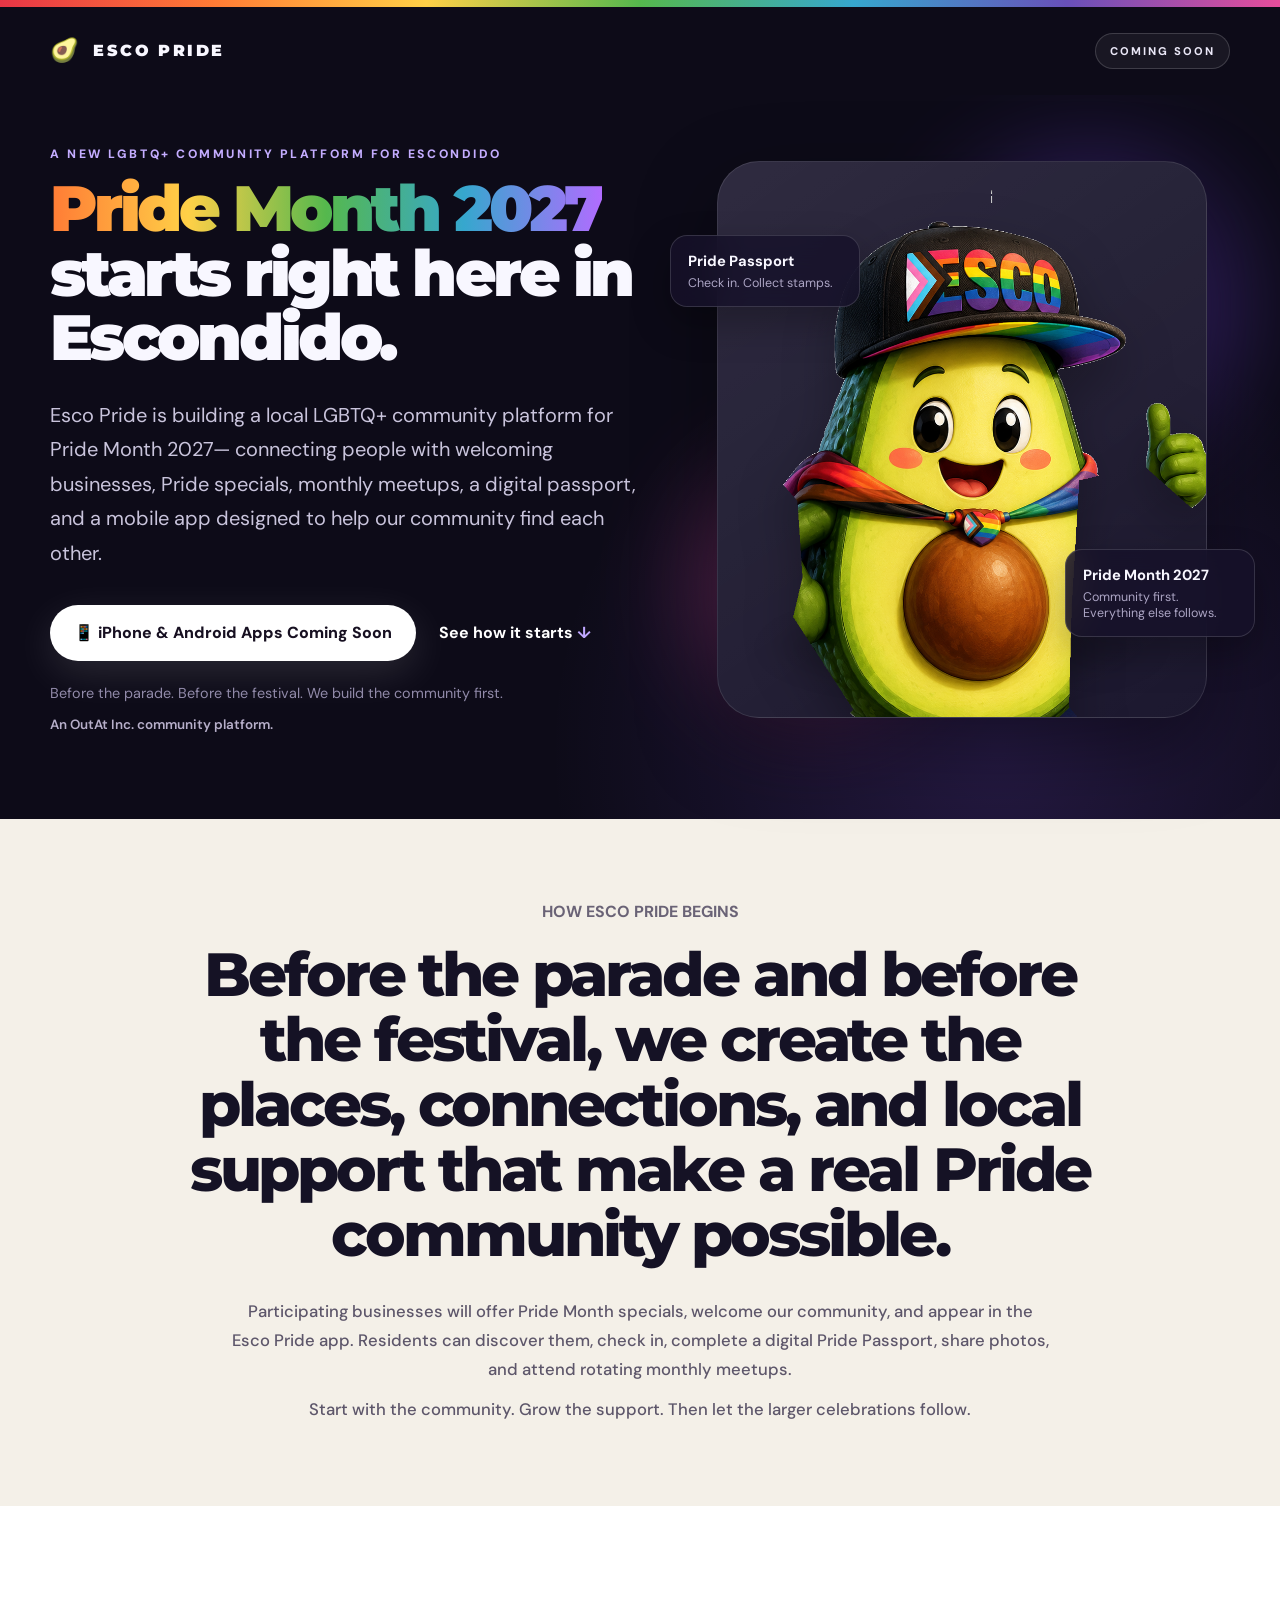
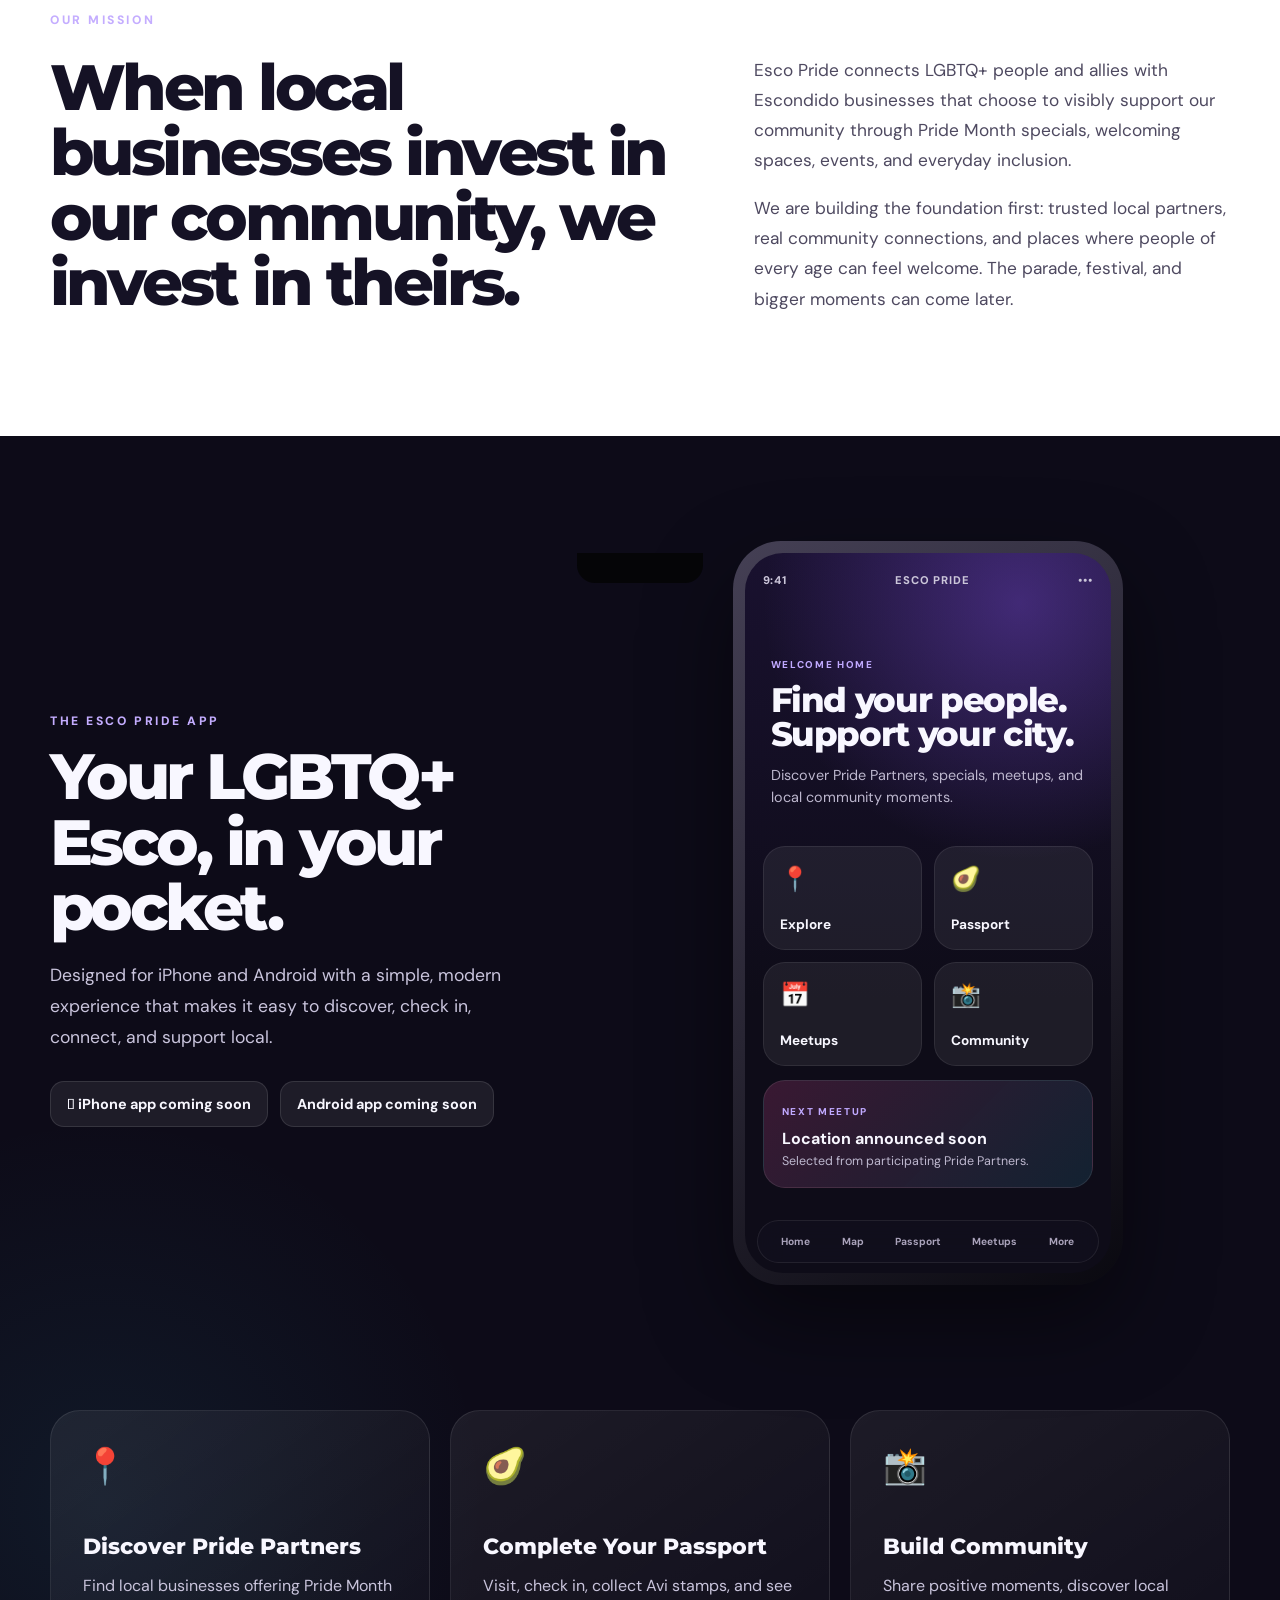
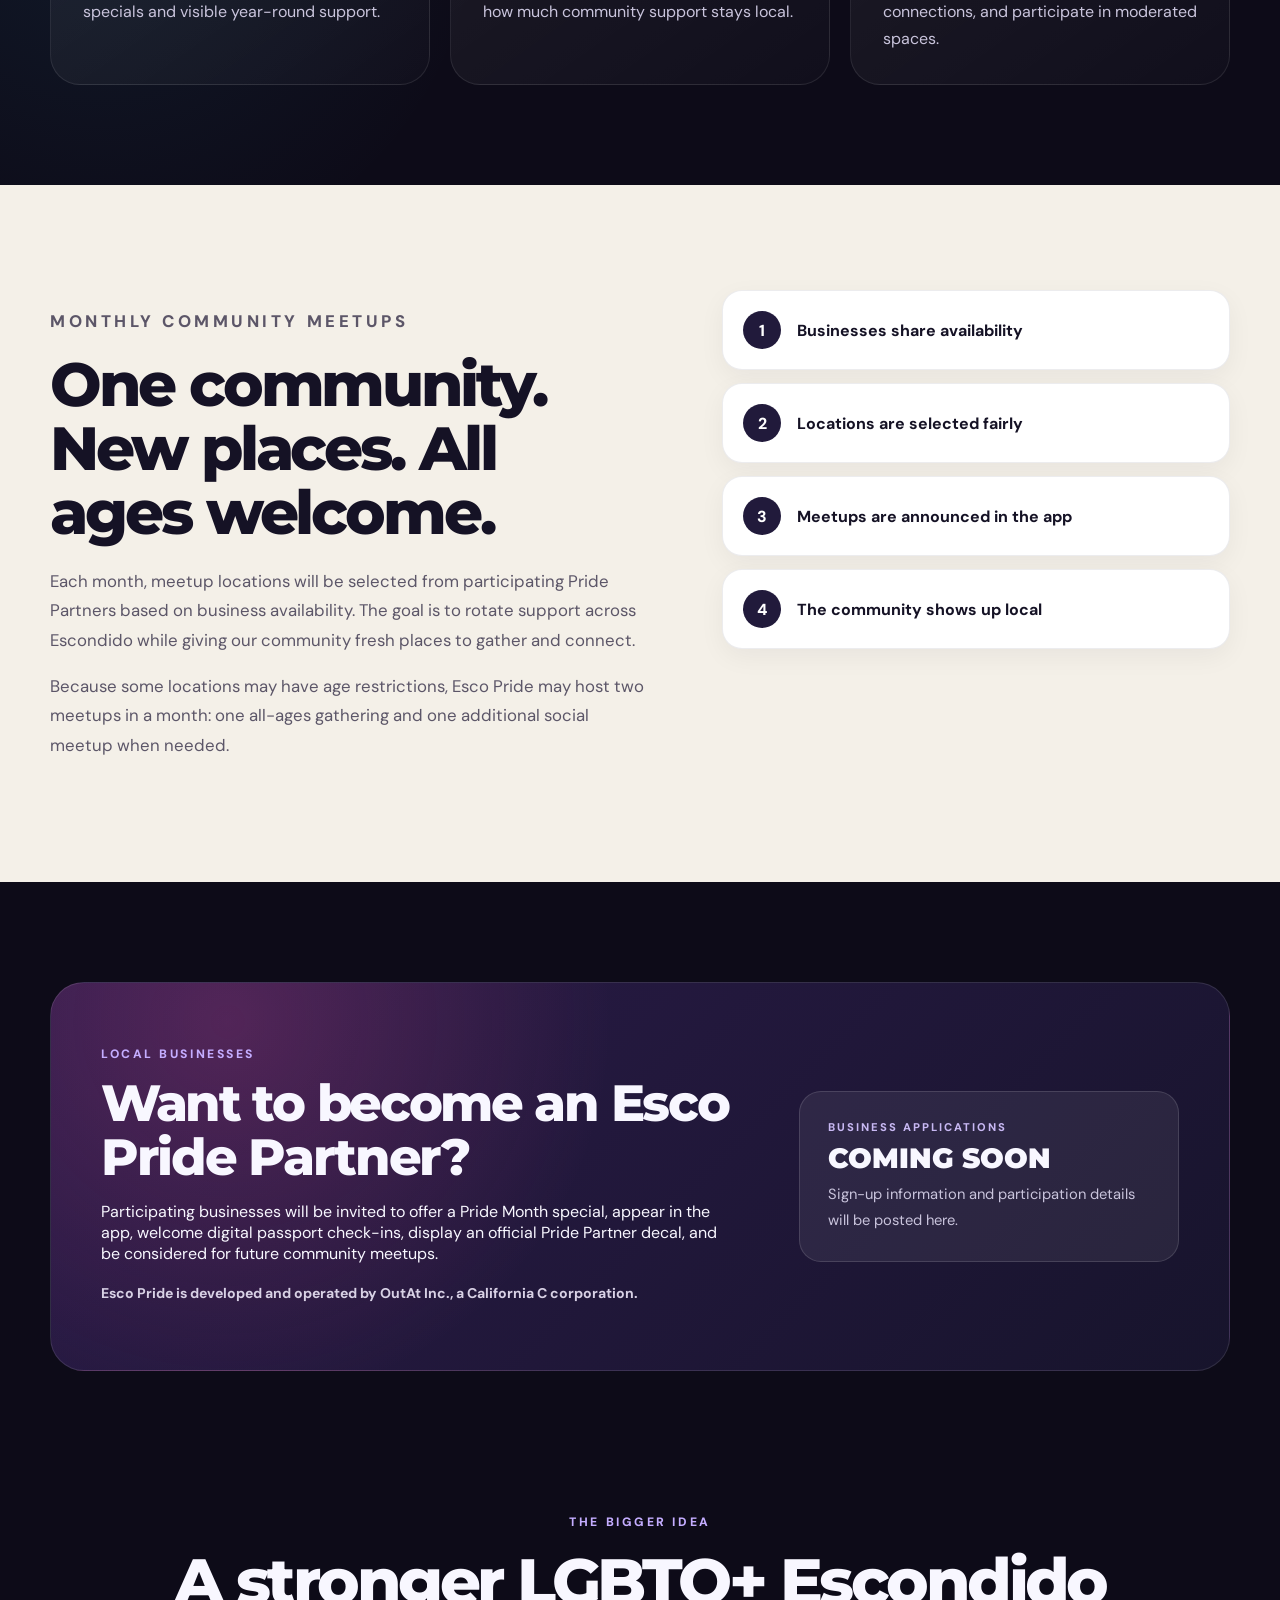
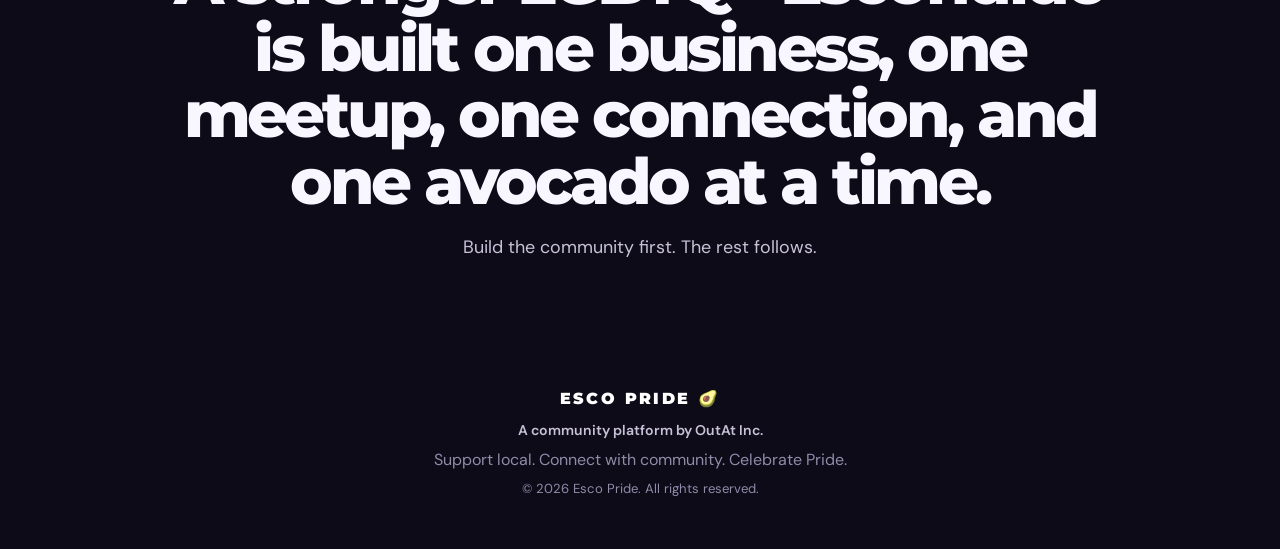
==== index.html @ 7927af71 "Add files via upload" ====
<!doctype html>
<html lang="en">
<head>
  <meta charset="utf-8" />
  <meta name="viewport" content="width=device-width, initial-scale=1, viewport-fit=cover" />
  <meta name="theme-color" content="#0d0b18" />
  <meta name="description" content="Esco Pride is building LGBTQ+ community in Escondido through local Pride Partners, monthly meetups, a digital passport, and a mobile app coming soon." />
  <meta property="og:title" content="Esco Pride — Community First" />
  <meta property="og:description" content="Before the parade. Before the festival. We build the community." />
  <title>Esco Pride — Coming Soon</title>
  <link rel="preconnect" href="https://fonts.googleapis.com">
  <link rel="preconnect" href="https://fonts.gstatic.com" crossorigin>
  <link href="https://fonts.googleapis.com/css2?family=DM+Sans:wght@400;500;600;700&family=Montserrat:wght@700;800;900&display=swap" rel="stylesheet">
  <link rel="stylesheet" href="styles.css" />
</head>
<body>
  <div class="rainbow-line" aria-hidden="true"></div>

  <header class="site-header">
    <a class="brand" href="#top" aria-label="Esco Pride home">
      <span class="brand-mark">🥑</span>
      <span>ESCO PRIDE</span>
    </a>
    <span class="status-pill">COMING SOON</span>
  </header>

  <main id="top">
    <section class="hero">
      <div class="hero-copy">
        <p class="eyebrow">A NEW LGBTQ+ COMMUNITY PLATFORM FOR ESCONDIDO</p>
        <h1><span>Pride Month 2027</span><br>starts right here in Escondido.</h1>
        <p class="lead">
          Esco Pride is building a local LGBTQ+ community platform for Pride Month 2027—
          connecting people with welcoming businesses, Pride specials, monthly meetups,
          a digital passport, and a mobile app designed to help our community find each other.
        </p>

        <div class="actions">
          <a class="primary-button" href="#app">📱 iPhone & Android Apps Coming Soon</a>
          <a class="text-link" href="#mission">See how it starts <span>↓</span></a>
        </div>

        <p class="microcopy">Before the parade. Before the festival. We build the community first.</p>
        <p class="project-credit">An OutAt Inc. community platform.</p>
      </div>

      <div class="hero-art">
        <div class="glow glow-one"></div>
        <div class="glow glow-two"></div>
        <div class="avi-card">
          <img src="assets/avi.png" alt="Avi, the Esco Pride avocado mascot, wearing the black ESCO Progress Pride hat" />
        </div>
        <div class="float-card float-one">
          <strong>Pride Passport</strong>
          <span>Check in. Collect stamps.</span>
        </div>
        <div class="float-card float-two">
          <strong>Pride Month 2027</strong>
          <span>Community first. Everything else follows.</span>
        </div>
      </div>
    </section>

    <section class="statement">
      <p>HOW ESCO PRIDE BEGINS</p>
      <h2>Before the parade and before the festival, we create the places, connections, and local support that make a real Pride community possible.</h2>
      <div class="statement-copy">
        <p>
          Participating businesses will offer Pride Month specials, welcome our community,
          and appear in the Esco Pride app. Residents can discover them, check in, complete
          a digital Pride Passport, share photos, and attend rotating monthly meetups.
        </p>
        <p>
          Start with the community. Grow the support. Then let the larger celebrations follow.
        </p>
      </div>
    </section>

    <section class="mission-section" id="mission">
      <div class="section-label">OUR MISSION</div>
      <div class="mission-grid">
        <h2>When local businesses invest in our community, we invest in theirs.</h2>
        <div class="mission-copy">
          <p>
            Esco Pride connects LGBTQ+ people and allies with Escondido businesses that choose
            to visibly support our community through Pride Month specials, welcoming spaces,
            events, and everyday inclusion.
          </p>
          <p>
            We are building the foundation first: trusted local partners, real community connections,
            and places where people of every age can feel welcome. The parade, festival, and bigger
            moments can come later.
          </p>
        </div>
      </div>
    </section>

    <section class="app-section" id="app">
      <div class="app-copy">
        <p class="eyebrow">THE ESCO PRIDE APP</p>
        <h2>Your LGBTQ+ Esco, in your pocket.</h2>
        <p>
          Designed for iPhone and Android with a simple, modern experience that makes it easy
          to discover, check in, connect, and support local.
        </p>

        <div class="app-badges">
          <span> iPhone app coming soon</span>
          <span>Android app coming soon</span>
        </div>
      </div>

      <div class="phone-shell" aria-label="Preview of the Esco Pride app">
        <div class="phone-notch"></div>
        <div class="phone-screen">
          <div class="phone-top">
            <span>9:41</span>
            <span>ESCO PRIDE</span>
            <span>•••</span>
          </div>
          <div class="phone-hero">
            <span class="tiny-label">WELCOME HOME</span>
            <h3>Find your people.<br>Support your city.</h3>
            <p>Discover Pride Partners, specials, meetups, and local community moments.</p>
          </div>
          <div class="phone-grid">
            <div><span>📍</span><strong>Explore</strong></div>
            <div><span>🥑</span><strong>Passport</strong></div>
            <div><span>📅</span><strong>Meetups</strong></div>
            <div><span>📸</span><strong>Community</strong></div>
          </div>
          <div class="phone-card">
            <span class="tiny-label">NEXT MEETUP</span>
            <strong>Location announced soon</strong>
            <p>Selected from participating Pride Partners.</p>
          </div>
          <div class="phone-nav">
            <span>Home</span><span>Map</span><span>Passport</span><span>Meetups</span><span>More</span>
          </div>
        </div>
      </div>
    </section>

    <section class="features">
      <article>
        <span class="icon">📍</span>
        <h3>Discover Pride Partners</h3>
        <p>Find local businesses offering Pride Month specials and visible year-round support.</p>
      </article>
      <article>
        <span class="icon">🥑</span>
        <h3>Complete Your Passport</h3>
        <p>Visit, check in, collect Avi stamps, and see how much community support stays local.</p>
      </article>
      <article>
        <span class="icon">📸</span>
        <h3>Build Community</h3>
        <p>Share positive moments, discover local connections, and participate in moderated spaces.</p>
      </article>
    </section>

    <section class="meetups">
      <div class="meetup-copy">
        <p class="eyebrow">MONTHLY COMMUNITY MEETUPS</p>
        <h2>One community. New places. All ages welcome.</h2>
        <p>
          Each month, meetup locations will be selected from participating Pride Partners based on
          business availability. The goal is to rotate support across Escondido while giving our
          community fresh places to gather and connect.
        </p>
        <p>
          Because some locations may have age restrictions, Esco Pride may host two meetups in a month:
          one all-ages gathering and one additional social meetup when needed.
        </p>
      </div>

      <div class="meetup-flow">
        <div><span>1</span><strong>Businesses share availability</strong></div>
        <div><span>2</span><strong>Locations are selected fairly</strong></div>
        <div><span>3</span><strong>Meetups are announced in the app</strong></div>
        <div><span>4</span><strong>The community shows up local</strong></div>
      </div>
    </section>

    <section class="business-callout" id="businesses">
      <div>
        <p class="eyebrow">LOCAL BUSINESSES</p>
        <h2>Want to become an Esco Pride Partner?</h2>
        <p>
          Participating businesses will be invited to offer a Pride Month special, appear in the app,
          welcome digital passport check-ins, display an official Pride Partner decal, and be considered
          for future community meetups.
        </p>
        <p class="ownership-note">Esco Pride is developed and operated by OutAt Inc., a California C corporation.</p>
      </div>
      <div class="coming-box">
        <span>BUSINESS APPLICATIONS</span>
        <strong>COMING SOON</strong>
        <p>Sign-up information and participation details will be posted here.</p>
      </div>
    </section>

    <section class="closing">
      <p class="eyebrow">THE BIGGER IDEA</p>
      <h2>A stronger LGBTQ+ Escondido is built one business, one meetup, one connection, and one avocado at a time.</h2>
      <p>Build the community first. The rest follows.</p>
    </section>
  </main>

  <footer>
    <div class="footer-brand">ESCO PRIDE <span>🥑</span></div>
    <p class="footer-credit">A community platform by OutAt Inc.</p>
    <p>Support local. Connect with community. Celebrate Pride.</p>
    <p class="copyright">© <span id="year"></span> Esco Pride. All rights reserved.</p>
  
<!-- Official Avi Design
- Hands and arms always attached to body
- Black ESCO Progress Pride hat
- Blush cheeks
- No cape
- Hand-heart pose planned for final illustrated mascot
-->
</footer>

  <script>
    document.getElementById('year').textContent = new Date().getFullYear();
  </script>
</body>
</html>
---- styles.css ----
:root {
  --ink: #f8f7ff;
  --muted: #c9c4dc;
  --bg: #0d0b18;
  --panel: #17132a;
  --panel-2: #211a3b;
  --purple: #8e59ff;
  --pink: #e64d9b;
  --orange: #ff7b35;
  --yellow: #ffd047;
  --green: #55b84d;
  --blue: #36a7ce;
  --radius: 30px;
}

* { box-sizing: border-box; }
html { scroll-behavior: smooth; }
body {
  margin: 0;
  min-height: 100vh;
  color: var(--ink);
  background:
    radial-gradient(circle at 78% 14%, rgba(142,89,255,.18), transparent 28rem),
    radial-gradient(circle at 8% 58%, rgba(54,167,206,.09), transparent 24rem),
    var(--bg);
  font-family: "DM Sans", system-ui, -apple-system, BlinkMacSystemFont, "SF Pro Display", sans-serif;
  -webkit-font-smoothing: antialiased;
}
a { color: inherit; }
.rainbow-line {
  height: 7px;
  background: linear-gradient(90deg,#e73546,#ff7b35,#ffd047,#55b84d,#36a7ce,#6850b9,#e64d9b);
}
.site-header {
  width: min(1180px, calc(100% - 40px));
  margin: 0 auto;
  padding: 26px 0;
  display: flex;
  align-items: center;
  justify-content: space-between;
}
.brand {
  display: flex;
  align-items: center;
  gap: 12px;
  text-decoration: none;
  font: 900 1rem/1 "Montserrat", sans-serif;
  letter-spacing: .15em;
}
.brand-mark { font-size: 1.45rem; }
.status-pill {
  padding: 10px 14px;
  border: 1px solid rgba(255,255,255,.16);
  border-radius: 999px;
  color: #ebe8f8;
  font-size: .7rem;
  font-weight: 800;
  letter-spacing: .18em;
  background: rgba(255,255,255,.05);
}
main { overflow: hidden; }
.hero {
  width: min(1180px, calc(100% - 40px));
  min-height: 590px;
  margin: 0 auto;
  padding: 38px 0 72px;
  display: grid;
  grid-template-columns: 1.05fr .95fr;
  gap: 52px;
  align-items: center;
}
.eyebrow, .section-label {
  color: #c4adff;
  font-size: .76rem;
  font-weight: 800;
  line-height: 1.55;
  letter-spacing: .21em;
}
h1,h2,h3 { margin-top: 0; }
h1 {
  margin-bottom: 28px;
  max-width: 800px;
  font: 900 clamp(2.7rem,5vw,4.65rem)/1.01 "Montserrat", sans-serif;
  letter-spacing: -.055em;
}
h1 span {
  color: transparent;
  background: linear-gradient(90deg,#ff7b35,#ffd047,#55b84d,#36a7ce,#b16cff);
  -webkit-background-clip: text;
  background-clip: text;
}
.lead {
  max-width: 670px;
  margin: 0;
  color: var(--muted);
  font-size: clamp(1.05rem,2vw,1.25rem);
  line-height: 1.72;
}
.actions {
  margin-top: 35px;
  display: flex;
  align-items: center;
  gap: 23px;
  flex-wrap: wrap;
}
.primary-button {
  display: inline-flex;
  min-height: 56px;
  align-items: center;
  justify-content: center;
  padding: 0 24px;
  border-radius: 999px;
  color: #171021;
  background: #fff;
  text-decoration: none;
  font-weight: 800;
  box-shadow: 0 12px 40px rgba(255,255,255,.12);
}
.text-link { color: #fff; text-decoration: none; font-weight: 700; }
.text-link span { color: #bfa7ff; }
.microcopy { margin-top: 23px; color: #918aa9; font-size: .9rem; }
.hero-art { position: relative; min-height: 570px; display: grid; place-items: center; }
.avi-card {
  position: relative;
  z-index: 2;
  width: min(100%,490px);
  aspect-ratio: .88;
  display: grid;
  place-items: end center;
  border-radius: 42px;
  overflow: hidden;
  background: linear-gradient(145deg,rgba(255,255,255,.10),rgba(255,255,255,.025)),var(--panel);
  border: 1px solid rgba(255,255,255,.11);
  box-shadow: 0 28px 80px rgba(0,0,0,.36);
}
.avi-card::after {
  content:"";
  position:absolute;
  inset:auto 7% 4% 7%;
  height:17%;
  border-radius:50%;
  background:radial-gradient(ellipse,rgba(0,0,0,.42),transparent 68%);
  filter:blur(10px);
}
.avi-card img {
  position:relative;
  z-index:1;
  width:106%;
  max-height:96%;
  object-fit:contain;
  object-position:center bottom;
  filter:drop-shadow(0 22px 25px rgba(0,0,0,.28));
}
.glow { position:absolute; border-radius:50%; filter:blur(55px); opacity:.42; }
.glow-one { width:280px;height:280px;background:#7a48f1;top:10px;right:0; }
.glow-two { width:220px;height:220px;background:#df4a9b;bottom:30px;left:10px; }
.float-card {
  position:absolute;
  z-index:3;
  width:190px;
  padding:15px 17px;
  border:1px solid rgba(255,255,255,.14);
  border-radius:17px;
  background:rgba(23,18,42,.82);
  backdrop-filter:blur(16px);
  box-shadow:0 16px 38px rgba(0,0,0,.28);
}
.float-card strong,.float-card span { display:block; }
.float-card strong { font-size:.92rem; }
.float-card span { margin-top:4px;color:#aca5c4;font-size:.78rem; }
.float-one { top:80px;left:-24px; }
.float-two { right:-25px;bottom:88px; }

.statement {
  padding: 82px max(20px,calc((100% - 1000px)/2));
  text-align: center;
  background: #f4f0e8;
  color: #151225;
}
.statement p {
  margin: 0 0 20px;
  color: #6a6376;
  font-weight: 700;
}
.statement h2 {
  margin: 0 auto;
  max-width: 940px;
  font: 800 clamp(2.1rem,4.8vw,4.2rem)/1.06 "Montserrat", sans-serif;
  letter-spacing: -.05em;
}

.statement-copy {
  max-width: 820px;
  margin: 30px auto 0;
  display: grid;
  gap: 12px;
  color: #5d566a;
  font-size: 1.04rem;
  line-height: 1.72;
}
.statement-copy p {
  margin: 0;
  color: inherit;
  font-weight: 500;
}
.mission-section {
  padding: 105px max(20px,calc((100% - 1180px)/2));
  background: #fff;
  color: #151225;
}
.mission-grid {
  margin-top: 25px;
  display:grid;
  grid-template-columns:1fr .75fr;
  gap:70px;
  align-items:start;
}
.mission-grid h2 {
  margin-bottom:0;
  max-width:720px;
  font:800 clamp(2.3rem,5vw,4.4rem)/1.02 "Montserrat",sans-serif;
  letter-spacing:-.055em;
}
.mission-copy { color:#4e4960;font-size:1.08rem;line-height:1.75; }
.mission-copy p:first-child { margin-top:0; }

.app-section {
  width:min(1180px,calc(100% - 40px));
  margin:0 auto;
  padding:105px 0;
  display:grid;
  grid-template-columns:.9fr 1.1fr;
  gap:80px;
  align-items:center;
}
.app-copy h2 {
  margin:14px 0 20px;
  font:800 clamp(2.4rem,5vw,4.8rem)/1.02 "Montserrat",sans-serif;
  letter-spacing:-.055em;
}
.app-copy > p:last-of-type { color:var(--muted);font-size:1.1rem;line-height:1.75; }
.app-badges { display:flex;gap:12px;flex-wrap:wrap;margin-top:28px; }
.app-badges span {
  padding:13px 16px;
  border-radius:14px;
  background:rgba(255,255,255,.07);
  border:1px solid rgba(255,255,255,.11);
  font-weight:700;
  font-size:.9rem;
}
.phone-shell {
  width:min(100%,390px);
  margin-inline:auto;
  padding:12px;
  border-radius:48px;
  background:linear-gradient(145deg,#454055,#0a0910);
  box-shadow:0 35px 90px rgba(0,0,0,.46);
}
.phone-screen {
  position:relative;
  min-height:720px;
  overflow:hidden;
  border-radius:38px;
  padding:20px 18px 72px;
  background:
    radial-gradient(circle at 75% 7%,rgba(143,89,255,.35),transparent 16rem),
    linear-gradient(180deg,#19112f,#0e0c18 62%);
}
.phone-notch {
  position:absolute;
  z-index:5;
  left:50%;
  transform:translateX(-50%);
  width:126px;
  height:30px;
  border-radius:0 0 18px 18px;
  background:#050507;
}
.phone-top {
  display:flex;
  justify-content:space-between;
  color:#cbc6d9;
  font-size:.7rem;
  font-weight:800;
  letter-spacing:.08em;
}
.phone-hero { padding:65px 8px 22px; }
.tiny-label { color:#c0a9ff;font-size:.62rem;font-weight:800;letter-spacing:.17em; }
.phone-hero h3 { margin:10px 0 12px;font:800 2.1rem/1.02 "Montserrat",sans-serif;letter-spacing:-.04em; }
.phone-hero p { margin:0;color:#bdb7ce;line-height:1.55;font-size:.9rem; }
.phone-grid { display:grid;grid-template-columns:1fr 1fr;gap:12px;margin-top:16px; }
.phone-grid div {
  min-height:104px;
  padding:16px;
  border-radius:22px;
  background:rgba(255,255,255,.065);
  border:1px solid rgba(255,255,255,.08);
  display:flex;
  flex-direction:column;
  justify-content:space-between;
}
.phone-grid span { font-size:1.5rem; }
.phone-grid strong { font-size:.85rem; }
.phone-card {
  margin-top:14px;
  padding:18px;
  border-radius:22px;
  background:linear-gradient(135deg,rgba(230,77,155,.2),rgba(54,167,206,.14));
  border:1px solid rgba(255,255,255,.09);
}
.phone-card strong { display:block;margin:8px 0 4px; }
.phone-card p { margin:0;color:#bdb7ce;font-size:.78rem; }
.phone-nav {
  position:absolute;
  left:12px;right:12px;bottom:10px;
  display:flex;
  justify-content:space-around;
  padding:14px 8px;
  border-radius:24px;
  background:rgba(18,15,29,.88);
  border:1px solid rgba(255,255,255,.08);
  backdrop-filter:blur(14px);
  color:#aaa3bb;
  font-size:.64rem;
  font-weight:700;
}
.features {
  width:min(1180px,calc(100% - 40px));
  margin:0 auto;
  padding:20px 0 100px;
  display:grid;
  grid-template-columns:repeat(3,1fr);
  gap:20px;
}
.features article {
  min-height:270px;
  padding:32px;
  border:1px solid rgba(255,255,255,.09);
  border-radius:var(--radius);
  background:linear-gradient(145deg,rgba(255,255,255,.065),rgba(255,255,255,.02));
}
.icon { font-size:2.2rem; }
.features h3 { margin:45px 0 13px;font:800 1.35rem/1.2 "Montserrat",sans-serif; }
.features p { margin:0;color:var(--muted);line-height:1.65; }

.meetups {
  padding:105px max(20px,calc((100% - 1180px)/2));
  display:grid;
  grid-template-columns:1fr .85fr;
  gap:75px;
  background:#f4f0e8;
  color:#151225;
}
.meetup-copy h2 {
  margin:14px 0 22px;
  font:800 clamp(2.2rem,4.8vw,4.2rem)/1.04 "Montserrat",sans-serif;
  letter-spacing:-.05em;
}
.meetup-copy p { color:#5c5668;line-height:1.75;font-size:1.05rem; }
.meetup-flow { display:grid;gap:13px;align-content:start; }
.meetup-flow div {
  display:flex;
  align-items:center;
  gap:16px;
  padding:20px;
  border-radius:20px;
  background:#fff;
  border:1px solid rgba(20,18,37,.08);
  box-shadow:0 8px 26px rgba(25,20,40,.05);
}
.meetup-flow span {
  flex:0 0 38px;
  height:38px;
  display:grid;
  place-items:center;
  border-radius:50%;
  color:#fff;
  background:#211a3b;
  font-weight:800;
}
.business-callout {
  width:min(1180px,calc(100% - 40px));
  margin:100px auto;
  padding:50px;
  display:grid;
  grid-template-columns:1fr 380px;
  gap:60px;
  align-items:center;
  border-radius:34px;
  background:radial-gradient(circle at 15% 10%,rgba(230,77,155,.22),transparent 24rem),linear-gradient(135deg,#2b1b49,#17142c);
  border:1px solid rgba(255,255,255,.11);
}
.business-callout h2 {
  margin:12px 0 18px;
  max-width:650px;
  font:800 clamp(2rem,4vw,3.45rem)/1.05 "Montserrat",sans-serif;
  letter-spacing:-.045em;
}
.business-callout > div > p:last-child { color:var(--muted);line-height:1.7; }
.coming-box {
  padding:28px;
  border-radius:22px;
  background:rgba(255,255,255,.07);
  border:1px solid rgba(255,255,255,.13);
}
.coming-box span,.coming-box strong { display:block; }
.coming-box span { color:#c8b8f3;font-size:.7rem;font-weight:800;letter-spacing:.18em; }
.coming-box strong { margin:10px 0;font:900 1.75rem/1 "Montserrat",sans-serif; }
.coming-box p { margin:0;color:#bcb5d0;font-size:.92rem;line-height:1.5; }

.closing {
  width:min(960px,calc(100% - 40px));
  margin:0 auto;
  padding:30px 0 115px;
  text-align:center;
}
.closing h2 {
  margin:16px auto 20px;
  font:800 clamp(2.25rem,5vw,4.5rem)/1.04 "Montserrat",sans-serif;
  letter-spacing:-.055em;
}
.closing > p:last-child { color:#c8c1d8;font-size:1.12rem; }

footer {
  width:min(1180px,calc(100% - 40px));
  margin:0 auto;
  padding:0 0 42px;
  text-align:center;
  color:#918aa9;
}
.footer-brand { color:#fff;font:900 1rem/1 "Montserrat",sans-serif;letter-spacing:.15em; }
footer p { margin:10px 0; }
.copyright { font-size:.82rem; }

@media (max-width:900px) {
  .hero,.app-section,.mission-grid,.meetups,.business-callout { grid-template-columns:1fr; }
  .hero { padding-top:35px; }
  .hero-copy { text-align:center; }
  .lead { margin-inline:auto; }
  .actions { justify-content:center; }
  .hero-art { min-height:530px; }
  .mission-grid,.app-section,.meetups,.business-callout { gap:38px; }
  .features { grid-template-columns:1fr; }
  .features article { min-height:auto; }
  .features h3 { margin-top:24px; }
  .phone-shell { order:2; }
}
@media (max-width:600px) {
  .site-header { width:min(100% - 28px,1180px);padding:20px 0; }
  .brand { font-size:.88rem;letter-spacing:.12em; }
  .status-pill { font-size:.58rem;letter-spacing:.14em; }
  .hero { width:min(100% - 28px,1180px);min-height:auto;padding:45px 0 70px; }
  h1 { font-size:clamp(2.45rem,11.5vw,3.55rem); }
  .hero-art { min-height:445px; }
  .avi-card { border-radius:30px; }
  .float-card { width:164px;padding:12px 14px; }
  .float-one { top:35px;left:-7px; }
  .float-two { right:-7px;bottom:42px; }
  .statement,.mission-section,.meetups { padding-block:72px; }
  .mission-grid { gap:28px; }
  .app-section { width:min(100% - 28px,1180px);padding-block:72px; }
  .phone-screen { min-height:680px; }
  .features { width:min(100% - 28px,1180px);padding-bottom:70px; }
  .business-callout { width:min(100% - 28px,1180px);margin:70px auto;padding:31px 24px; }
  .closing { width:min(100% - 28px,960px);padding-bottom:80px; }
}


.project-credit {
  margin-top: 10px;
  color: #b7afca;
  font-size: .84rem;
  font-weight: 600;
}

.ownership-note {
  margin-top: 18px;
  color: #d8d1e5 !important;
  font-size: .88rem;
  font-weight: 700;
}

.footer-credit {
  margin-top: 14px;
  color: #c8c1d8;
  font-size: .88rem;
  font-weight: 600;
}
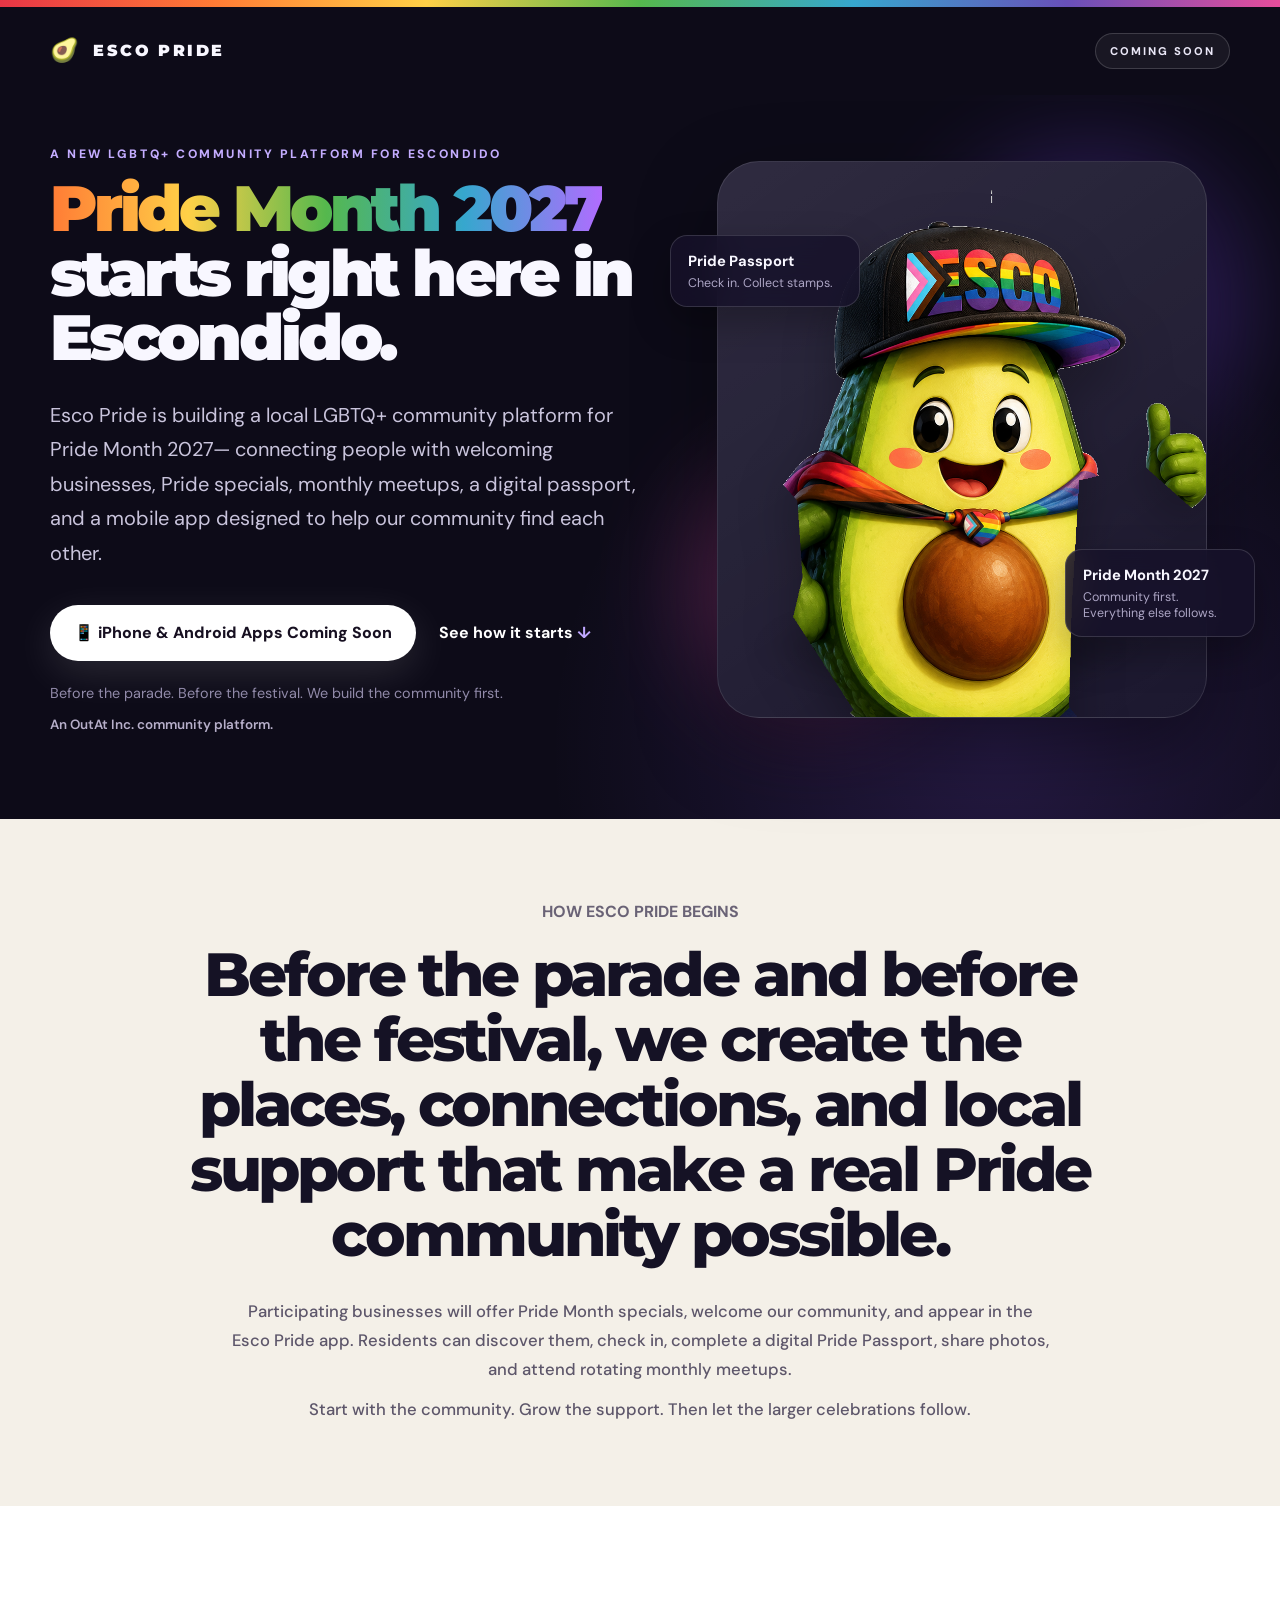
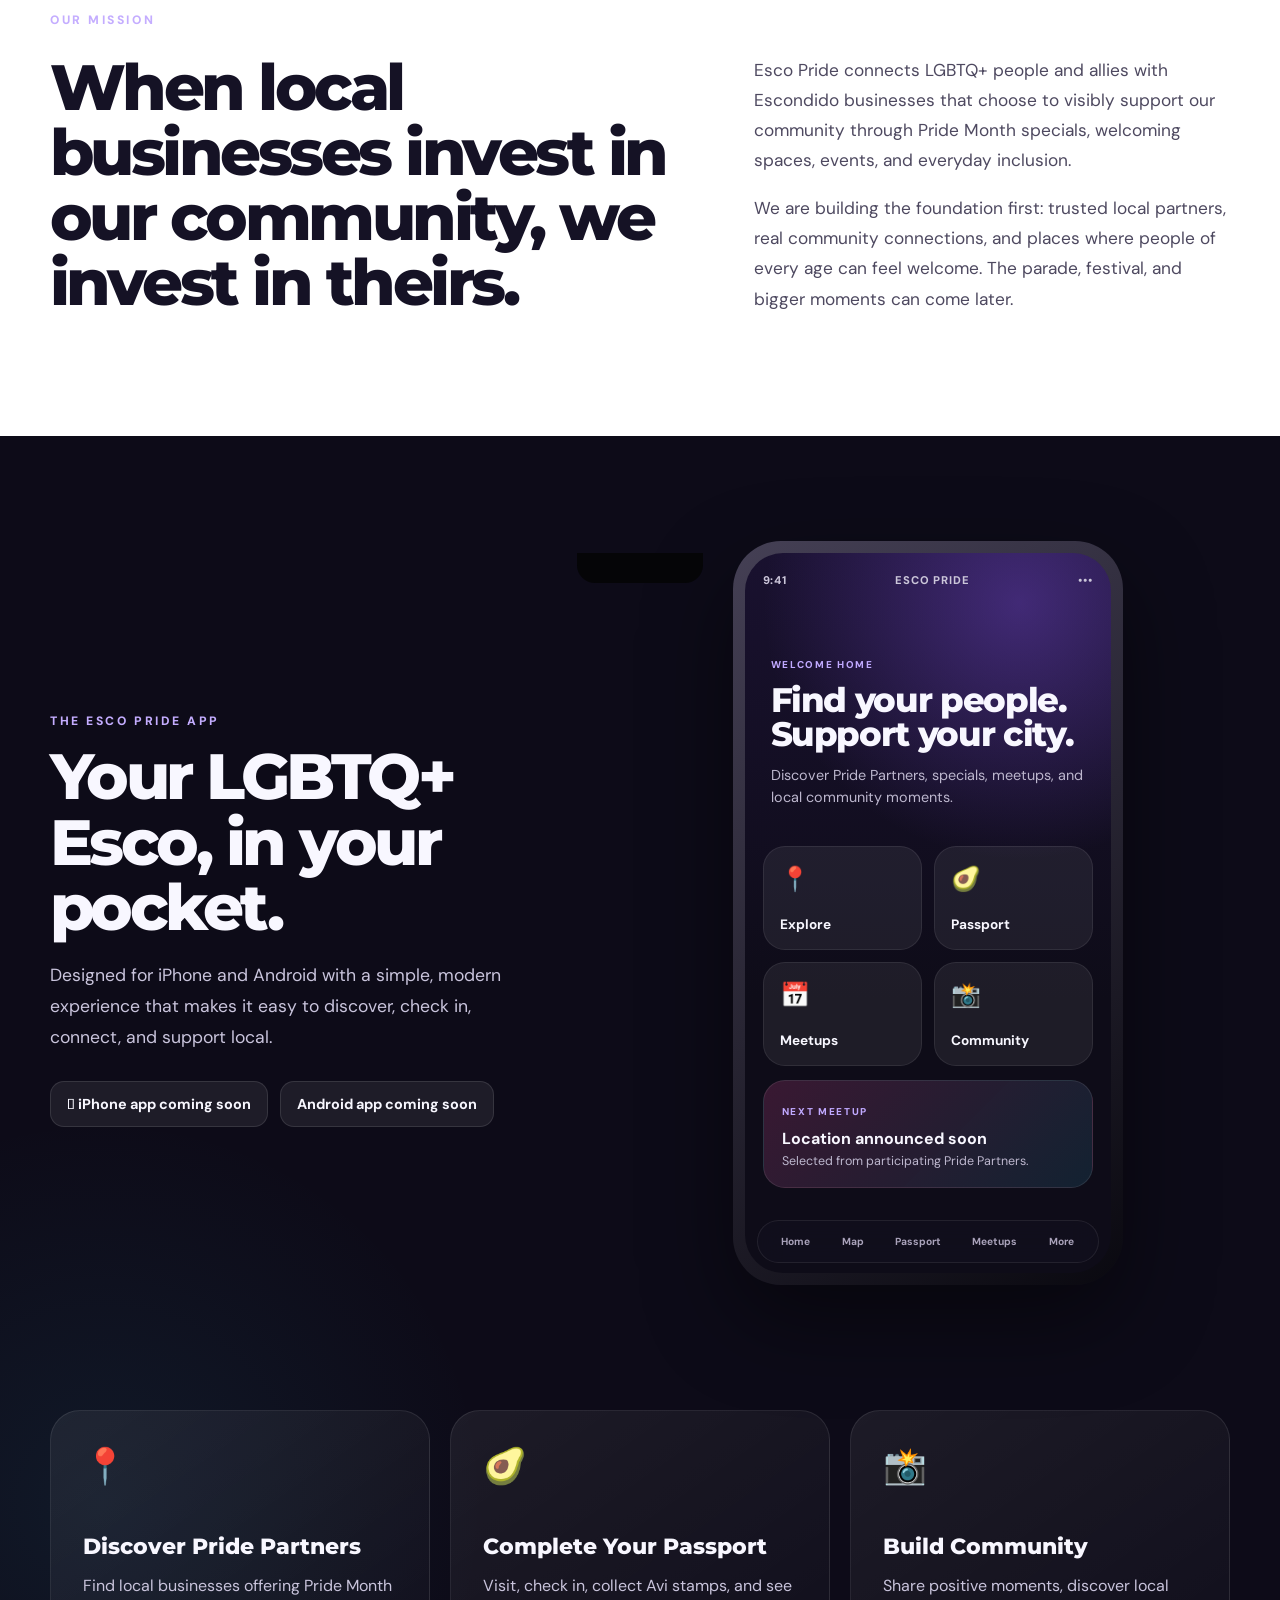
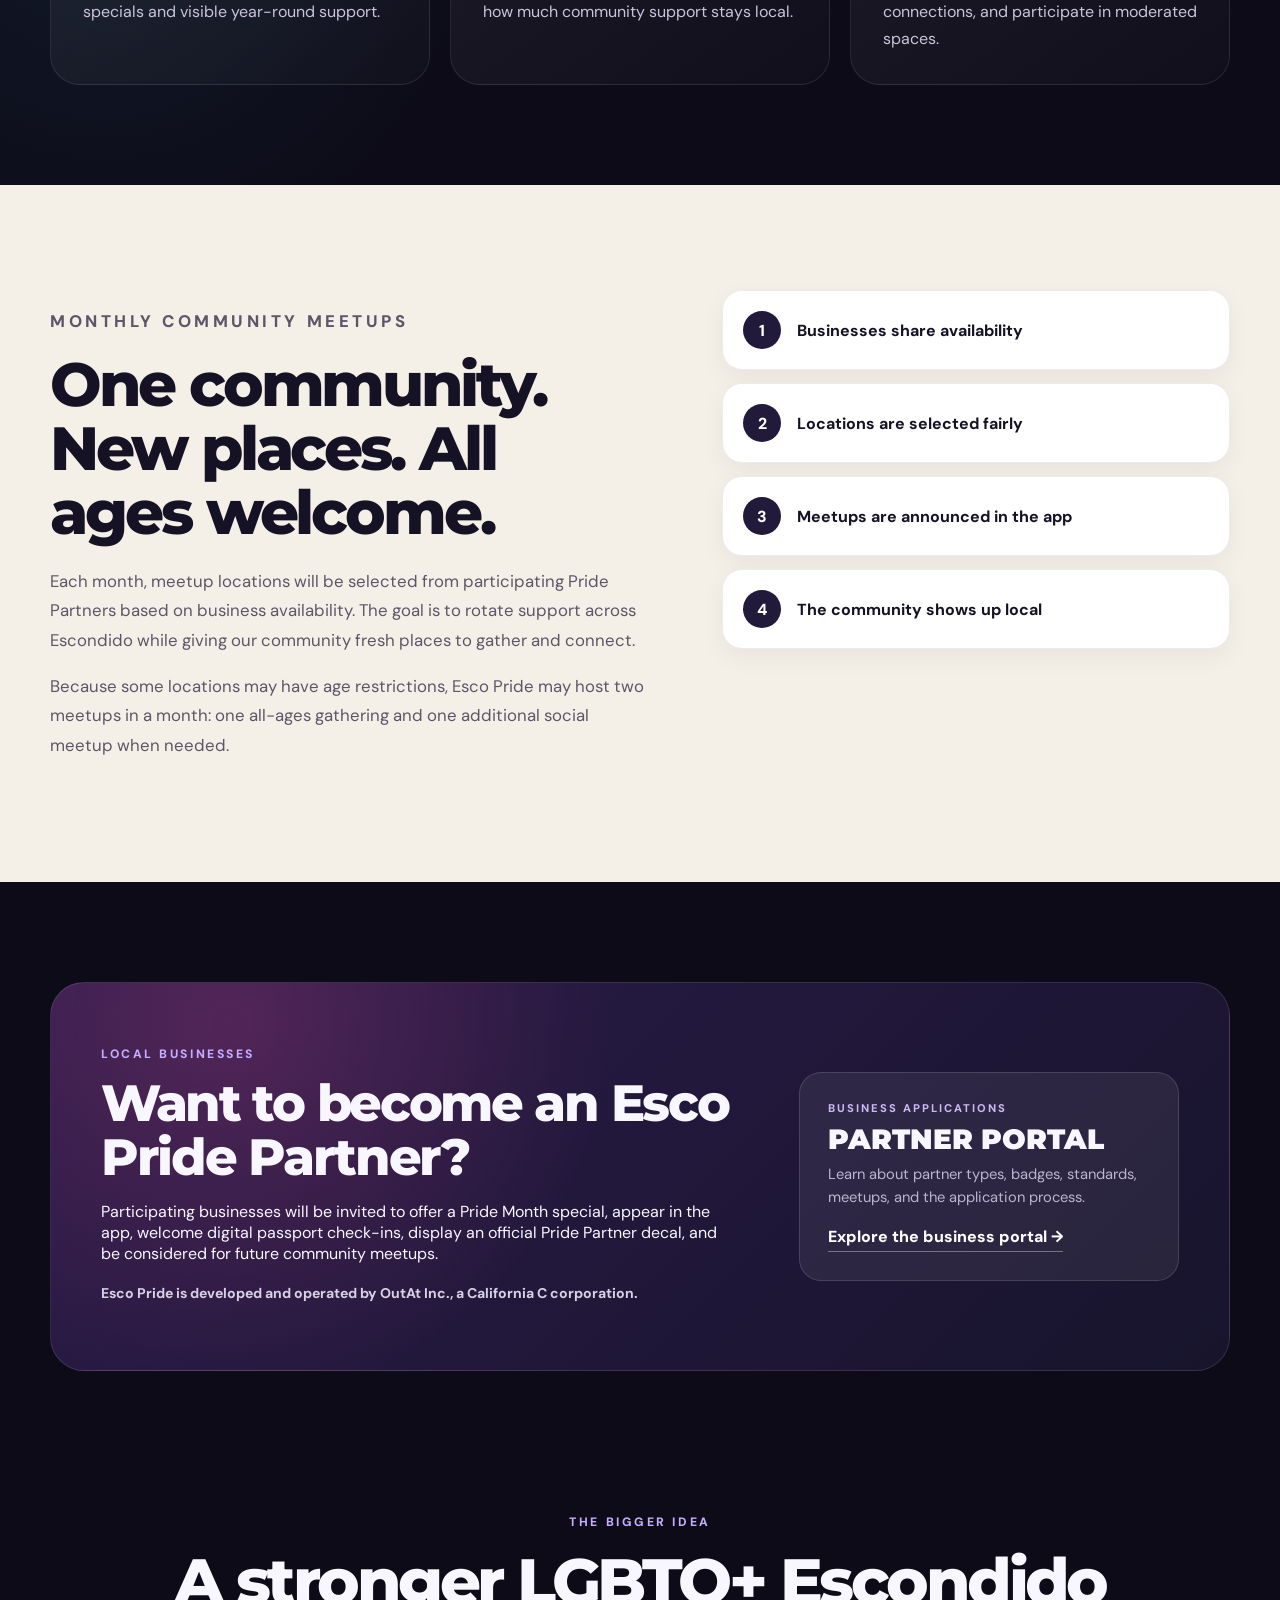
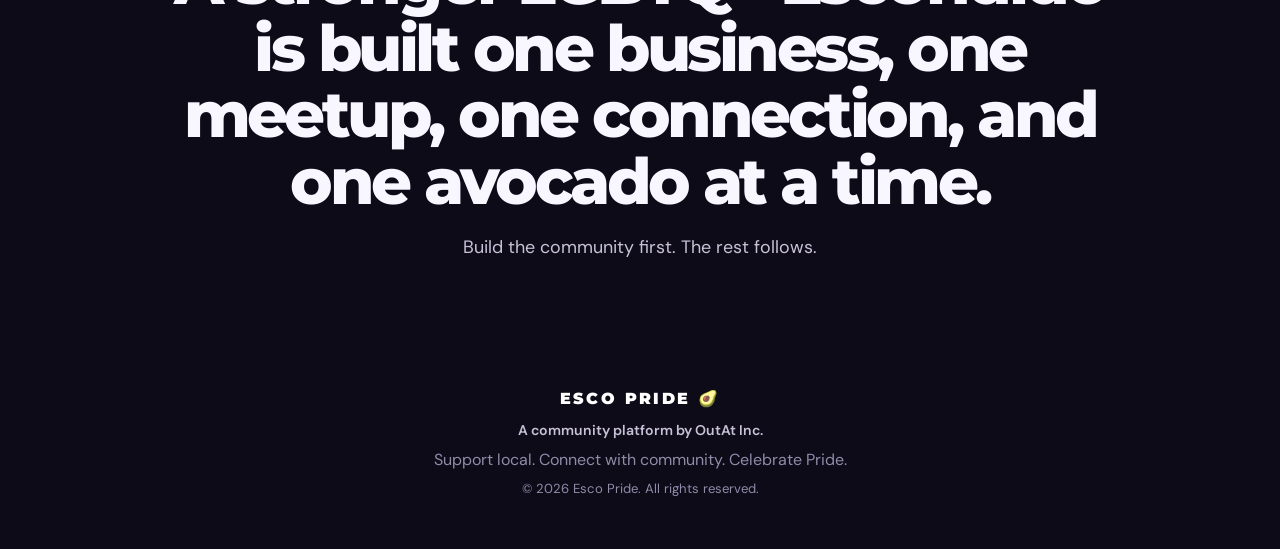
==== commit a878ef72: "Add files via upload" ====
--- a/index.html
+++ b/index.html
@@ -195,8 +195,9 @@
       </div>
       <div class="coming-box">
         <span>BUSINESS APPLICATIONS</span>
-        <strong>COMING SOON</strong>
-        <p>Sign-up information and participation details will be posted here.</p>
+        <strong>PARTNER PORTAL</strong>
+        <p>Learn about partner types, badges, standards, meetups, and the application process.</p>
+        <a class="portal-link" href="business-signup.html">Explore the business portal →</a>
       </div>
     </section>
 
--- a/styles.css
+++ b/styles.css
@@ -486,3 +486,5 @@
   font-size: .88rem;
   font-weight: 600;
 }
+
+.portal-link{display:inline-flex;margin-top:18px;color:#fff;font-weight:800;text-decoration:none;border-bottom:1px solid rgba(255,255,255,.35);padding-bottom:4px}.portal-link:hover{border-bottom-color:#fff}
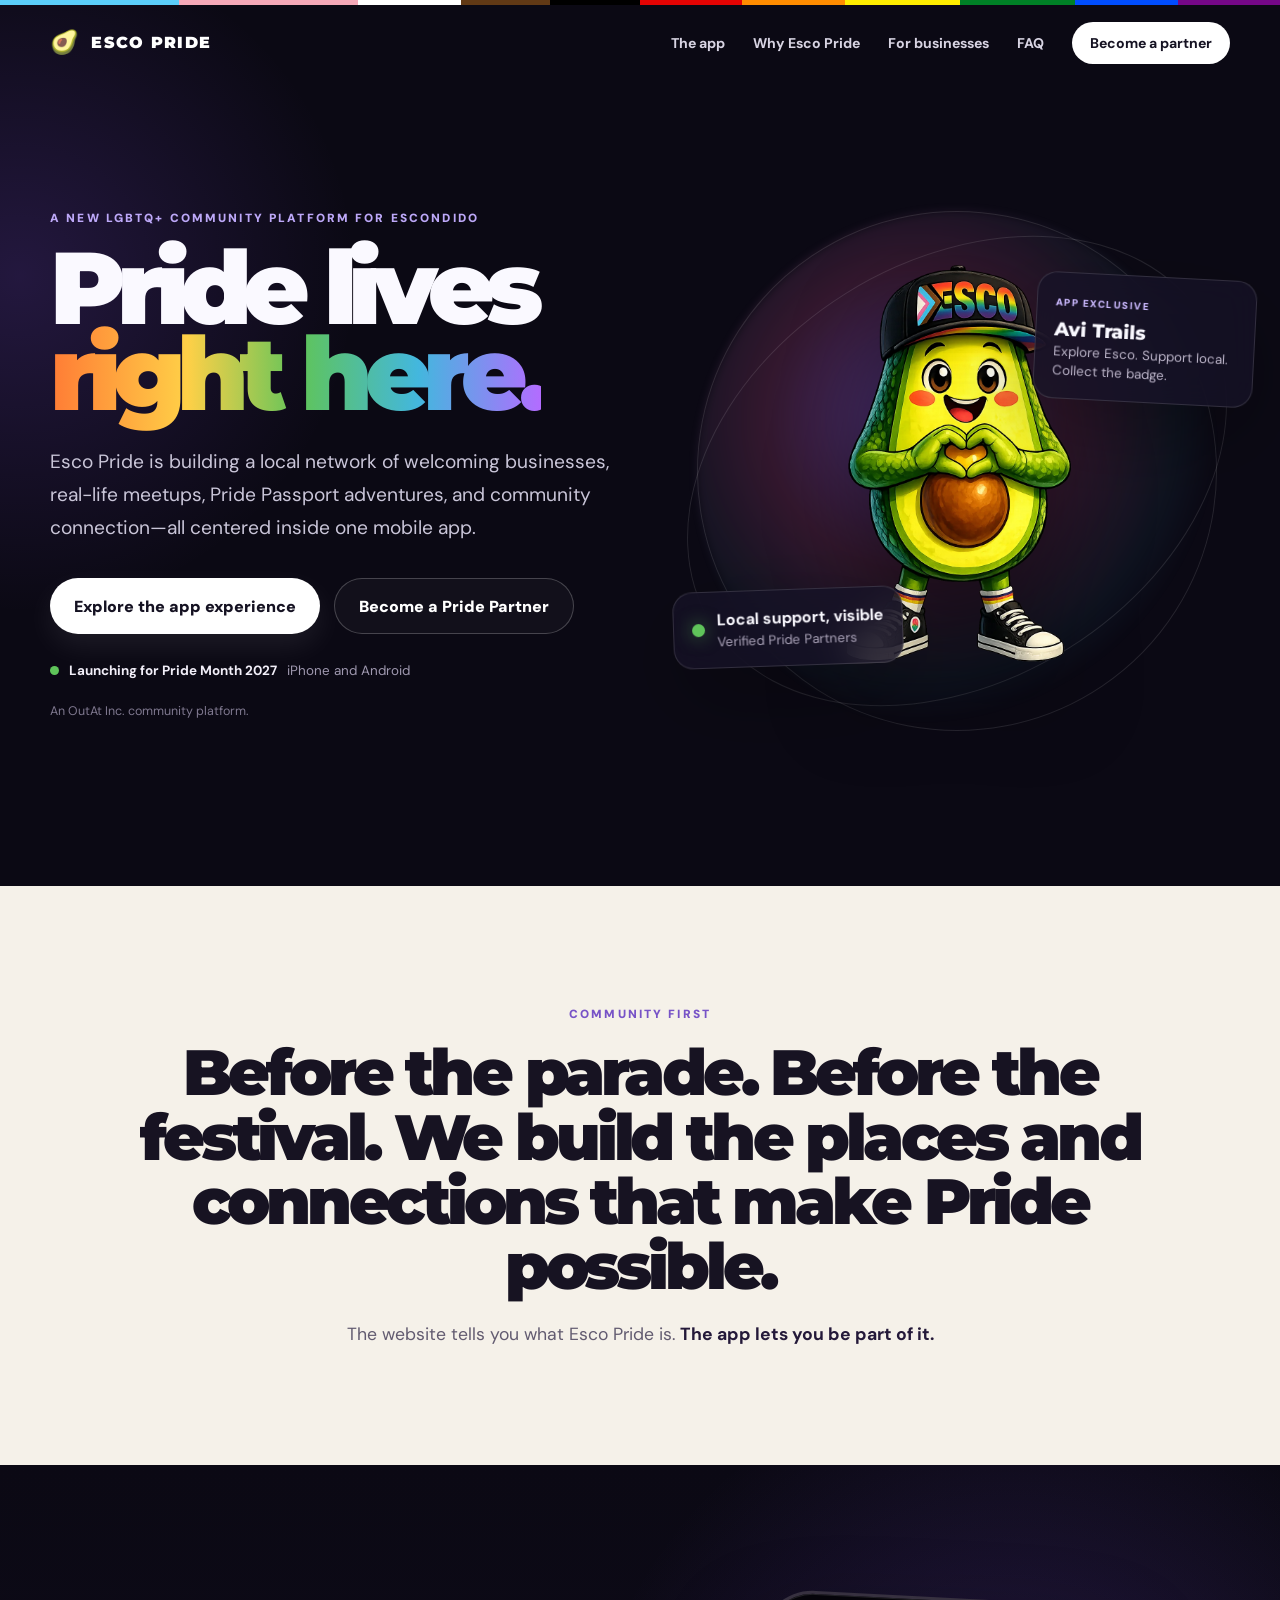
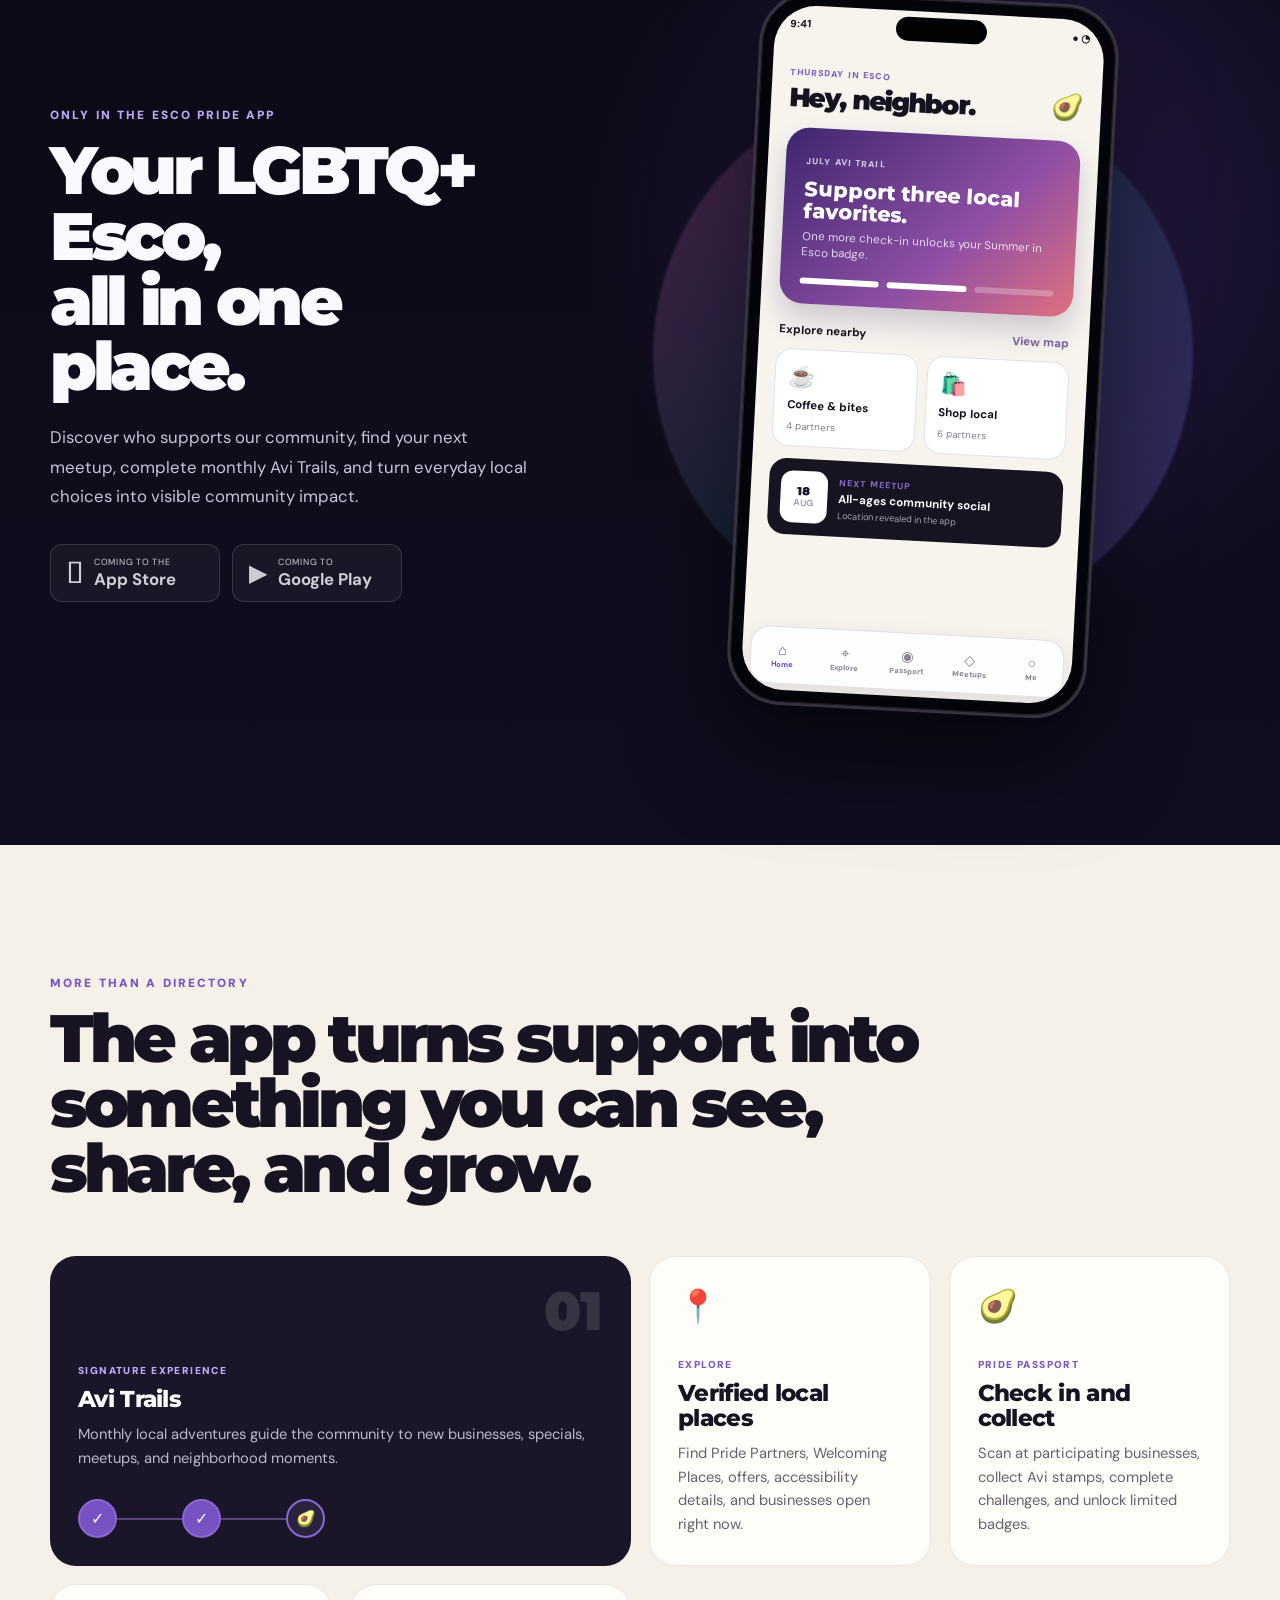
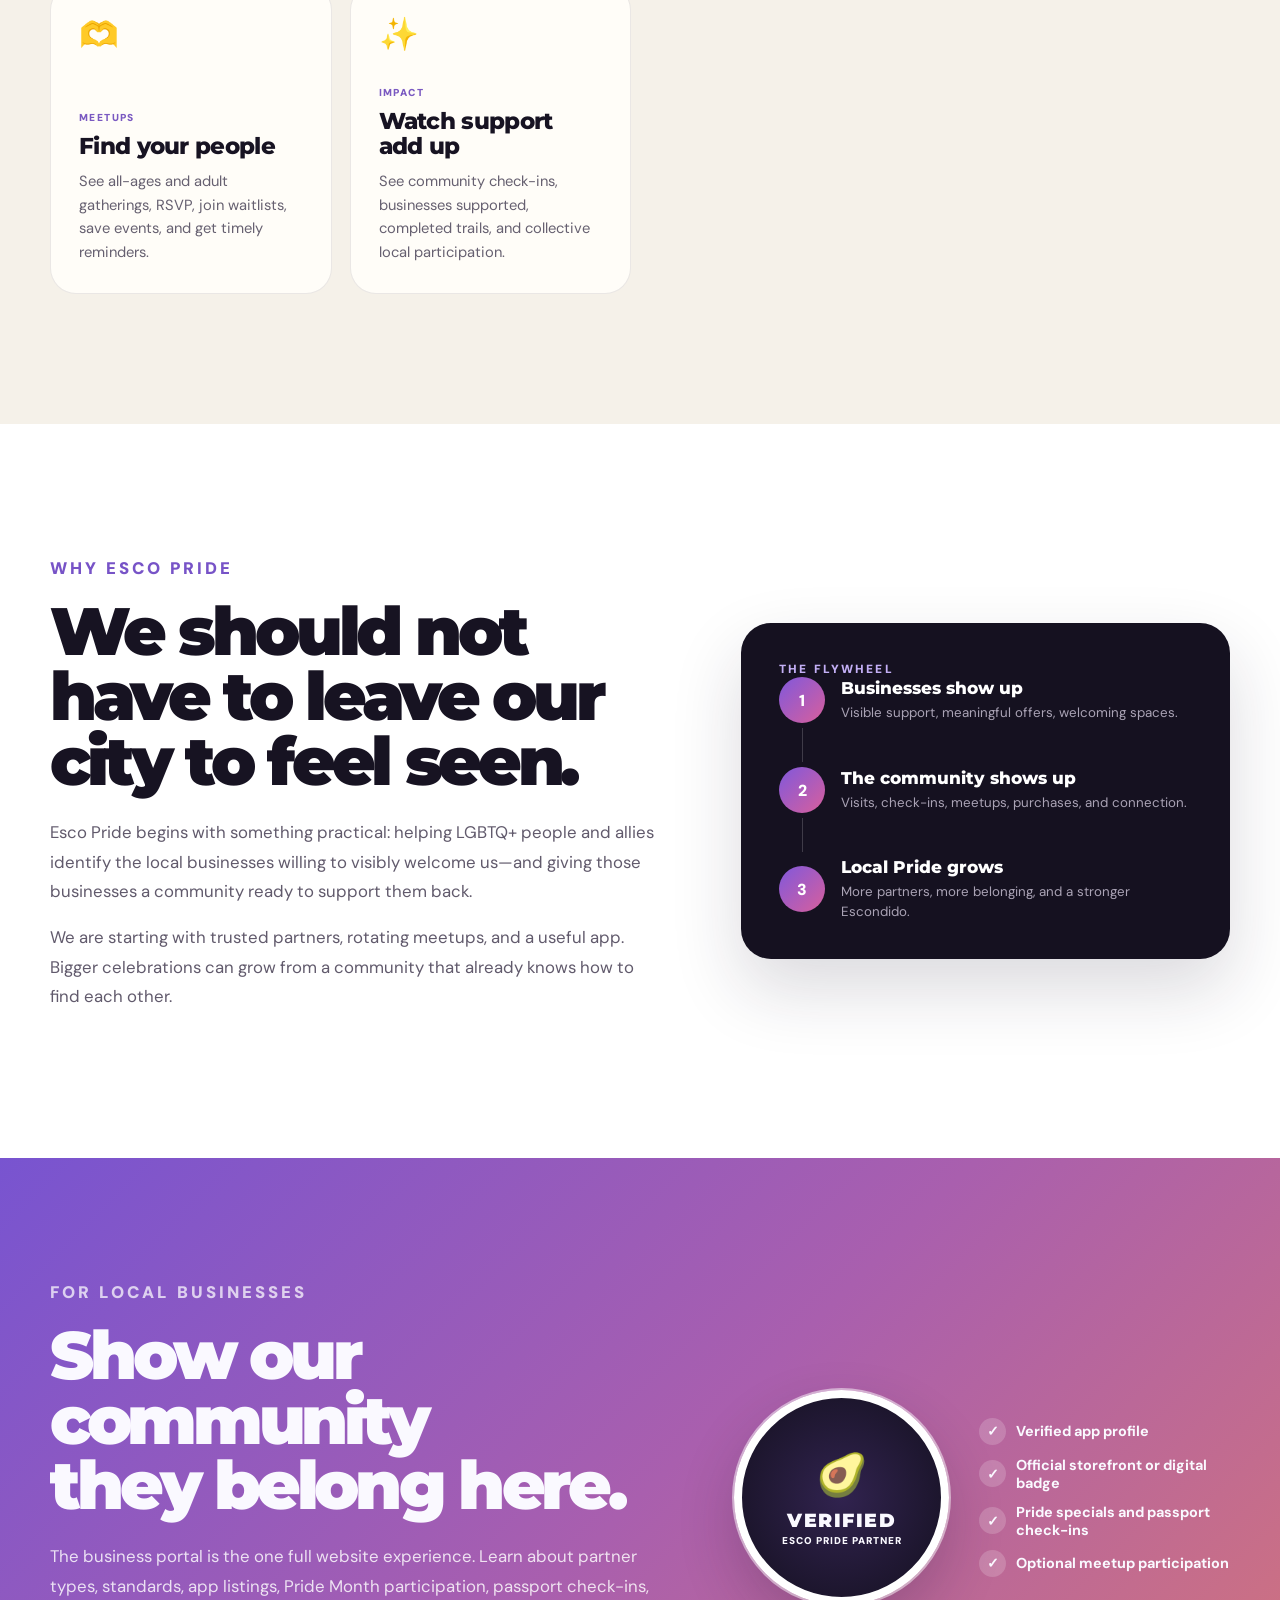
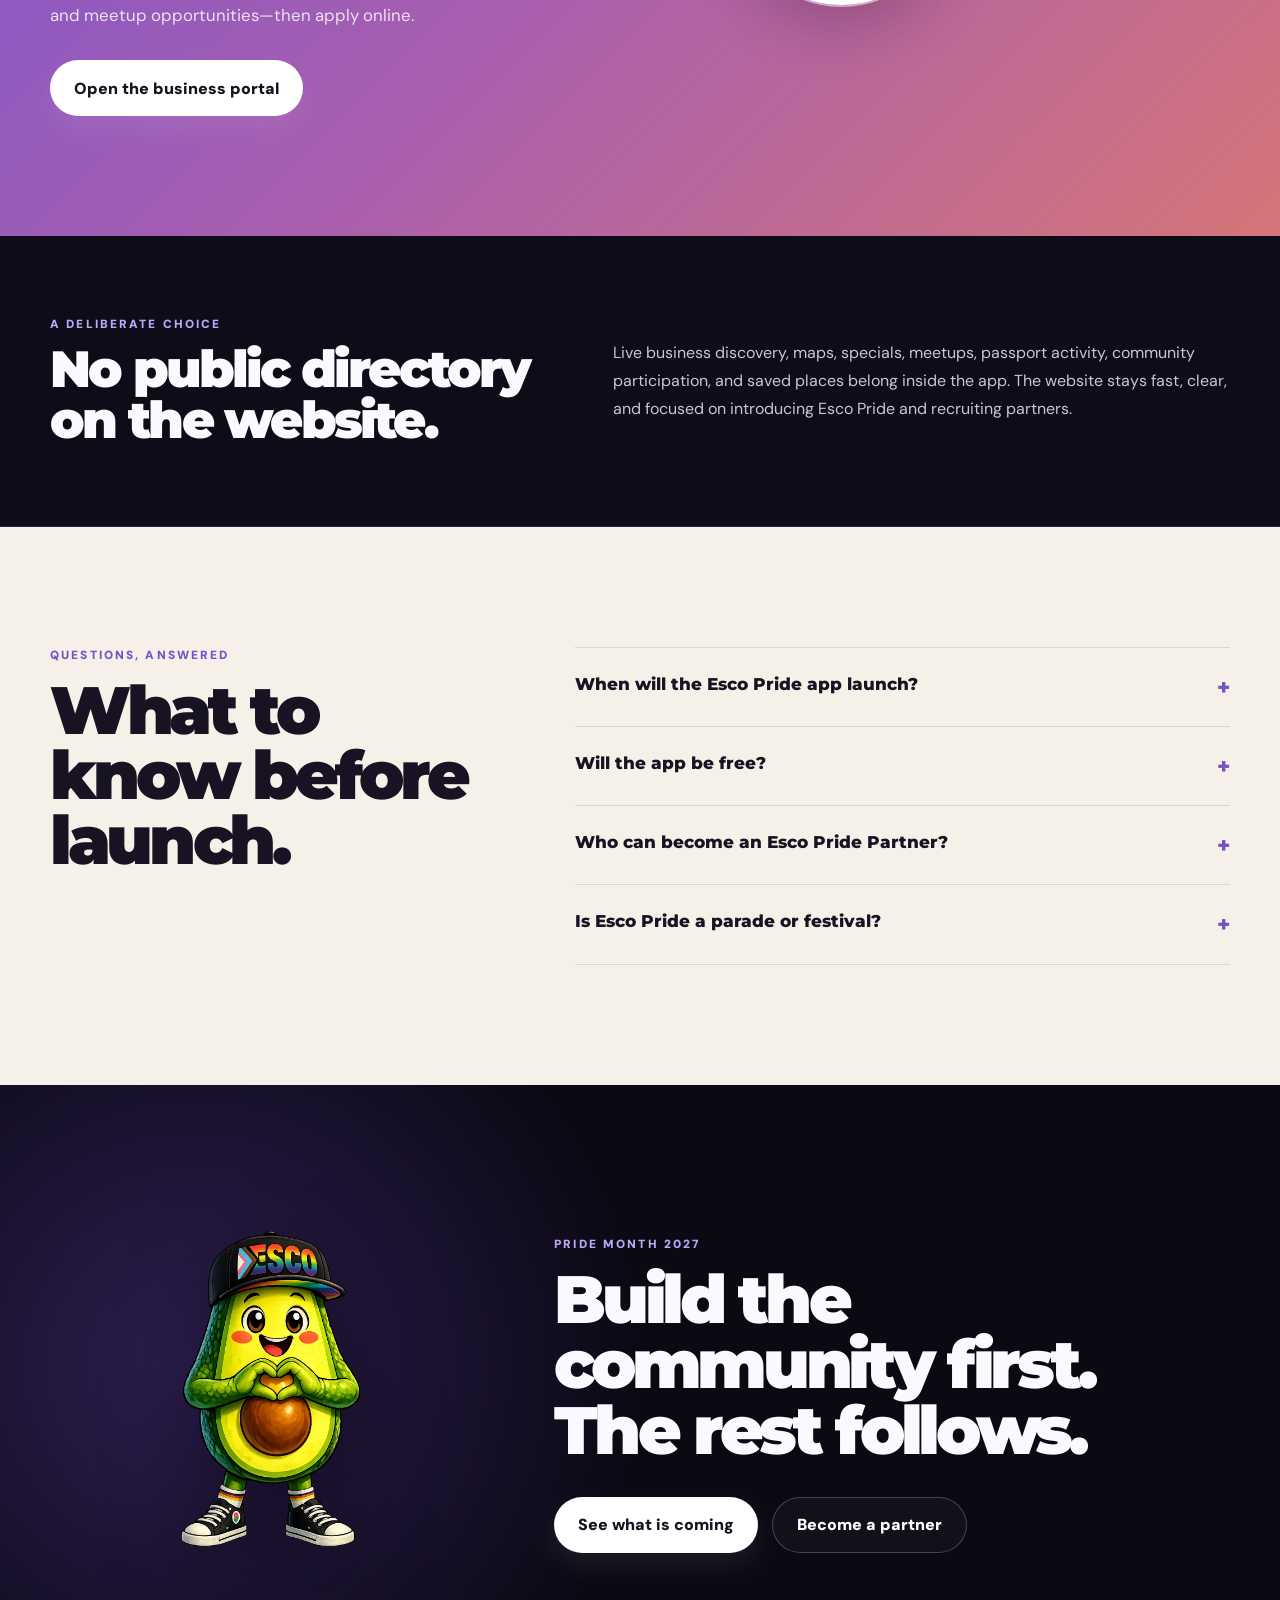
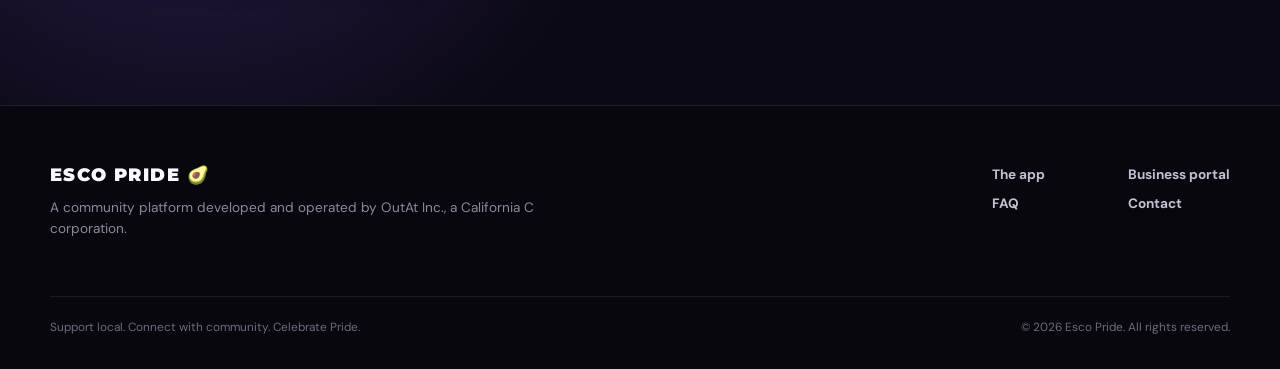
==== commit f97741f9: "Add files via upload" ====
--- a/index.html
+++ b/index.html
@@ -1,230 +1,300 @@
 <!doctype html>
 <html lang="en">
 <head>
-  <meta charset="utf-8" />
-  <meta name="viewport" content="width=device-width, initial-scale=1, viewport-fit=cover" />
-  <meta name="theme-color" content="#0d0b18" />
-  <meta name="description" content="Esco Pride is building LGBTQ+ community in Escondido through local Pride Partners, monthly meetups, a digital passport, and a mobile app coming soon." />
-  <meta property="og:title" content="Esco Pride — Community First" />
-  <meta property="og:description" content="Before the parade. Before the festival. We build the community." />
-  <title>Esco Pride — Coming Soon</title>
+  <meta charset="utf-8">
+  <meta name="viewport" content="width=device-width, initial-scale=1, viewport-fit=cover">
+  <meta name="theme-color" content="#0b0914">
+  <meta name="description" content="Esco Pride connects LGBTQ+ people and allies with welcoming Escondido businesses, meetups, Pride Passport experiences, and community—exclusively in the Esco Pride app.">
+  <meta property="og:title" content="Esco Pride — Pride Lives Here">
+  <meta property="og:description" content="The website introduces the movement. The app connects the community.">
+  <meta property="og:type" content="website">
+  <title>Esco Pride — Pride Lives Here</title>
   <link rel="preconnect" href="https://fonts.googleapis.com">
   <link rel="preconnect" href="https://fonts.gstatic.com" crossorigin>
   <link href="https://fonts.googleapis.com/css2?family=DM+Sans:wght@400;500;600;700&family=Montserrat:wght@700;800;900&display=swap" rel="stylesheet">
-  <link rel="stylesheet" href="styles.css" />
+  <link rel="stylesheet" href="styles.css">
 </head>
 <body>
+  <a class="skip-link" href="#main">Skip to content</a>
   <div class="rainbow-line" aria-hidden="true"></div>
 
-  <header class="site-header">
+  <header class="site-header" data-header>
     <a class="brand" href="#top" aria-label="Esco Pride home">
-      <span class="brand-mark">🥑</span>
-      <span>ESCO PRIDE</span>
+      <span class="brand-mark" aria-hidden="true">🥑</span>
+      <span class="brand-name">ESCO PRIDE</span>
     </a>
-    <span class="status-pill">COMING SOON</span>
+
+    <button class="menu-toggle" type="button" aria-expanded="false" aria-controls="site-nav" data-menu-toggle>
+      <span></span><span></span><span></span>
+      <span class="sr-only">Open navigation</span>
+    </button>
+
+    <nav class="site-nav" id="site-nav" aria-label="Main navigation" data-nav>
+      <a href="#app">The app</a>
+      <a href="#why">Why Esco Pride</a>
+      <a href="#business">For businesses</a>
+      <a href="#faq">FAQ</a>
+      <a class="nav-cta" href="business-signup.html">Become a partner</a>
+    </nav>
   </header>
 
-  <main id="top">
-    <section class="hero">
-      <div class="hero-copy">
+  <main id="main">
+    <section class="hero" id="top">
+      <div class="hero-copy reveal">
         <p class="eyebrow">A NEW LGBTQ+ COMMUNITY PLATFORM FOR ESCONDIDO</p>
-        <h1><span>Pride Month 2027</span><br>starts right here in Escondido.</h1>
+        <h1>Pride lives<br><span>right here.</span></h1>
         <p class="lead">
-          Esco Pride is building a local LGBTQ+ community platform for Pride Month 2027—
-          connecting people with welcoming businesses, Pride specials, monthly meetups,
-          a digital passport, and a mobile app designed to help our community find each other.
+          Esco Pride is building a local network of welcoming businesses, real-life meetups,
+          Pride Passport adventures, and community connection—all centered inside one mobile app.
         </p>
 
         <div class="actions">
-          <a class="primary-button" href="#app">📱 iPhone & Android Apps Coming Soon</a>
-          <a class="text-link" href="#mission">See how it starts <span>↓</span></a>
-        </div>
-
-        <p class="microcopy">Before the parade. Before the festival. We build the community first.</p>
+          <a class="primary-button" href="#app">Explore the app experience</a>
+          <a class="secondary-button" href="business-signup.html">Become a Pride Partner</a>
+        </div>
+
+        <div class="launch-note">
+          <span class="pulse" aria-hidden="true"></span>
+          <strong>Launching for Pride Month 2027</strong>
+          <span>iPhone and Android</span>
+        </div>
         <p class="project-credit">An OutAt Inc. community platform.</p>
       </div>
 
-      <div class="hero-art">
-        <div class="glow glow-one"></div>
-        <div class="glow glow-two"></div>
-        <div class="avi-card">
-          <img src="assets/avi.png" alt="Avi, the Esco Pride avocado mascot, wearing the black ESCO Progress Pride hat" />
-        </div>
-        <div class="float-card float-one">
-          <strong>Pride Passport</strong>
-          <span>Check in. Collect stamps.</span>
-        </div>
-        <div class="float-card float-two">
-          <strong>Pride Month 2027</strong>
-          <span>Community first. Everything else follows.</span>
-        </div>
-      </div>
-    </section>
-
-    <section class="statement">
-      <p>HOW ESCO PRIDE BEGINS</p>
-      <h2>Before the parade and before the festival, we create the places, connections, and local support that make a real Pride community possible.</h2>
-      <div class="statement-copy">
+      <div class="hero-visual reveal" aria-label="Preview of Avi and the future Esco Pride app">
+        <div class="hero-orbit orbit-one" aria-hidden="true"></div>
+        <div class="hero-orbit orbit-two" aria-hidden="true"></div>
+        <div class="avi-wrap">
+          <img src="assets/avi.webp" alt="Avi, the Esco Pride avocado mascot, wearing a black ESCO hat in Progress Pride colors">
+        </div>
+        <div class="floating-card card-app">
+          <span class="card-kicker">APP EXCLUSIVE</span>
+          <strong>Avi Trails</strong>
+          <small>Explore Esco. Support local. Collect the badge.</small>
+        </div>
+        <div class="floating-card card-business">
+          <span class="status-dot" aria-hidden="true"></span>
+          <div><strong>Local support, visible</strong><small>Verified Pride Partners</small></div>
+        </div>
+      </div>
+    </section>
+
+    <section class="manifesto reveal" aria-label="Esco Pride philosophy">
+      <p class="eyebrow">COMMUNITY FIRST</p>
+      <h2>Before the parade. Before the festival. We build the places and connections that make Pride possible.</h2>
+      <p>
+        The website tells you what Esco Pride is. <strong>The app lets you be part of it.</strong>
+      </p>
+    </section>
+
+    <section class="app-section" id="app">
+      <div class="app-intro reveal">
+        <p class="eyebrow">ONLY IN THE ESCO PRIDE APP</p>
+        <h2>Your LGBTQ+ Esco,<br>all in one place.</h2>
         <p>
-          Participating businesses will offer Pride Month specials, welcome our community,
-          and appear in the Esco Pride app. Residents can discover them, check in, complete
-          a digital Pride Passport, share photos, and attend rotating monthly meetups.
-        </p>
+          Discover who supports our community, find your next meetup, complete monthly Avi Trails,
+          and turn everyday local choices into visible community impact.
+        </p>
+        <div class="store-row" aria-label="App availability">
+          <div class="store-badge" aria-disabled="true">
+            <span class="store-icon"></span>
+            <span><small>COMING TO THE</small><strong>App Store</strong></span>
+          </div>
+          <div class="store-badge" aria-disabled="true">
+            <span class="play-icon" aria-hidden="true">▶</span>
+            <span><small>COMING TO</small><strong>Google Play</strong></span>
+          </div>
+        </div>
+      </div>
+
+      <div class="phone-stage reveal">
+        <div class="phone-shell" aria-label="Concept preview of the Esco Pride mobile app">
+          <div class="phone-topbar"><span>9:41</span><span class="dynamic-island"></span><span>● ◔</span></div>
+          <div class="phone-screen">
+            <div class="phone-heading">
+              <div><span class="tiny-label">THURSDAY IN ESCO</span><h3>Hey, neighbor.</h3></div>
+              <span class="mini-avi" aria-hidden="true">🥑</span>
+            </div>
+            <div class="trail-card">
+              <span class="tiny-label light">JULY AVI TRAIL</span>
+              <h4>Support three local favorites.</h4>
+              <p>One more check-in unlocks your Summer in Esco badge.</p>
+              <div class="trail-progress"><span></span><span></span><span class="empty"></span></div>
+            </div>
+            <div class="phone-section-title"><strong>Explore nearby</strong><span>View map</span></div>
+            <div class="nearby-row">
+              <article><span>☕️</span><strong>Coffee & bites</strong><small>4 partners</small></article>
+              <article><span>🛍️</span><strong>Shop local</strong><small>6 partners</small></article>
+            </div>
+            <div class="meetup-card">
+              <div class="date-tile"><strong>18</strong><small>AUG</small></div>
+              <div><span class="tiny-label">NEXT MEETUP</span><strong>All-ages community social</strong><small>Location revealed in the app</small></div>
+            </div>
+            <div class="phone-nav" aria-hidden="true"><span class="active">⌂<small>Home</small></span><span>⌖<small>Explore</small></span><span>◉<small>Passport</small></span><span>◇<small>Meetups</small></span><span>○<small>Me</small></span></div>
+          </div>
+        </div>
+      </div>
+    </section>
+
+    <section class="feature-section">
+      <div class="feature-heading reveal">
+        <p class="eyebrow">MORE THAN A DIRECTORY</p>
+        <h2>The app turns support into something you can see, share, and grow.</h2>
+      </div>
+
+      <div class="feature-grid">
+        <article class="feature-card feature-primary reveal">
+          <div class="feature-number">01</div>
+          <span class="feature-tag">SIGNATURE EXPERIENCE</span>
+          <h3>Avi Trails</h3>
+          <p>Monthly local adventures guide the community to new businesses, specials, meetups, and neighborhood moments.</p>
+          <div class="mini-trail">
+            <span class="done">✓</span><i></i><span class="done">✓</span><i></i><span>🥑</span>
+          </div>
+        </article>
+
+        <article class="feature-card reveal">
+          <div class="feature-icon">📍</div>
+          <span class="feature-tag">EXPLORE</span>
+          <h3>Verified local places</h3>
+          <p>Find Pride Partners, Welcoming Places, offers, accessibility details, and businesses open right now.</p>
+        </article>
+
+        <article class="feature-card reveal">
+          <div class="feature-icon">🥑</div>
+          <span class="feature-tag">PRIDE PASSPORT</span>
+          <h3>Check in and collect</h3>
+          <p>Scan at participating businesses, collect Avi stamps, complete challenges, and unlock limited badges.</p>
+        </article>
+
+        <article class="feature-card reveal">
+          <div class="feature-icon">🫶</div>
+          <span class="feature-tag">MEETUPS</span>
+          <h3>Find your people</h3>
+          <p>See all-ages and adult gatherings, RSVP, join waitlists, save events, and get timely reminders.</p>
+        </article>
+
+        <article class="feature-card reveal">
+          <div class="feature-icon">✨</div>
+          <span class="feature-tag">IMPACT</span>
+          <h3>Watch support add up</h3>
+          <p>See community check-ins, businesses supported, completed trails, and collective local participation.</p>
+        </article>
+      </div>
+    </section>
+
+    <section class="why-section" id="why">
+      <div class="why-copy reveal">
+        <p class="eyebrow">WHY ESCO PRIDE</p>
+        <h2>We should not have to leave our city to feel seen.</h2>
         <p>
-          Start with the community. Grow the support. Then let the larger celebrations follow.
-        </p>
-      </div>
-    </section>
-
-    <section class="mission-section" id="mission">
-      <div class="section-label">OUR MISSION</div>
-      <div class="mission-grid">
-        <h2>When local businesses invest in our community, we invest in theirs.</h2>
-        <div class="mission-copy">
-          <p>
-            Esco Pride connects LGBTQ+ people and allies with Escondido businesses that choose
-            to visibly support our community through Pride Month specials, welcoming spaces,
-            events, and everyday inclusion.
-          </p>
-          <p>
-            We are building the foundation first: trusted local partners, real community connections,
-            and places where people of every age can feel welcome. The parade, festival, and bigger
-            moments can come later.
-          </p>
-        </div>
-      </div>
-    </section>
-
-    <section class="app-section" id="app">
-      <div class="app-copy">
-        <p class="eyebrow">THE ESCO PRIDE APP</p>
-        <h2>Your LGBTQ+ Esco, in your pocket.</h2>
+          Esco Pride begins with something practical: helping LGBTQ+ people and allies identify the local businesses
+          willing to visibly welcome us—and giving those businesses a community ready to support them back.
+        </p>
         <p>
-          Designed for iPhone and Android with a simple, modern experience that makes it easy
-          to discover, check in, connect, and support local.
-        </p>
-
-        <div class="app-badges">
-          <span> iPhone app coming soon</span>
-          <span>Android app coming soon</span>
-        </div>
-      </div>
-
-      <div class="phone-shell" aria-label="Preview of the Esco Pride app">
-        <div class="phone-notch"></div>
-        <div class="phone-screen">
-          <div class="phone-top">
-            <span>9:41</span>
-            <span>ESCO PRIDE</span>
-            <span>•••</span>
-          </div>
-          <div class="phone-hero">
-            <span class="tiny-label">WELCOME HOME</span>
-            <h3>Find your people.<br>Support your city.</h3>
-            <p>Discover Pride Partners, specials, meetups, and local community moments.</p>
-          </div>
-          <div class="phone-grid">
-            <div><span>📍</span><strong>Explore</strong></div>
-            <div><span>🥑</span><strong>Passport</strong></div>
-            <div><span>📅</span><strong>Meetups</strong></div>
-            <div><span>📸</span><strong>Community</strong></div>
-          </div>
-          <div class="phone-card">
-            <span class="tiny-label">NEXT MEETUP</span>
-            <strong>Location announced soon</strong>
-            <p>Selected from participating Pride Partners.</p>
-          </div>
-          <div class="phone-nav">
-            <span>Home</span><span>Map</span><span>Passport</span><span>Meetups</span><span>More</span>
-          </div>
-        </div>
-      </div>
-    </section>
-
-    <section class="features">
-      <article>
-        <span class="icon">📍</span>
-        <h3>Discover Pride Partners</h3>
-        <p>Find local businesses offering Pride Month specials and visible year-round support.</p>
-      </article>
-      <article>
-        <span class="icon">🥑</span>
-        <h3>Complete Your Passport</h3>
-        <p>Visit, check in, collect Avi stamps, and see how much community support stays local.</p>
-      </article>
-      <article>
-        <span class="icon">📸</span>
-        <h3>Build Community</h3>
-        <p>Share positive moments, discover local connections, and participate in moderated spaces.</p>
-      </article>
-    </section>
-
-    <section class="meetups">
-      <div class="meetup-copy">
-        <p class="eyebrow">MONTHLY COMMUNITY MEETUPS</p>
-        <h2>One community. New places. All ages welcome.</h2>
+          We are starting with trusted partners, rotating meetups, and a useful app. Bigger celebrations can grow from
+          a community that already knows how to find each other.
+        </p>
+      </div>
+      <div class="impact-panel reveal">
+        <p class="eyebrow">THE FLYWHEEL</p>
+        <div class="impact-step"><span>1</span><div><strong>Businesses show up</strong><small>Visible support, meaningful offers, welcoming spaces.</small></div></div>
+        <div class="impact-line" aria-hidden="true"></div>
+        <div class="impact-step"><span>2</span><div><strong>The community shows up</strong><small>Visits, check-ins, meetups, purchases, and connection.</small></div></div>
+        <div class="impact-line" aria-hidden="true"></div>
+        <div class="impact-step"><span>3</span><div><strong>Local Pride grows</strong><small>More partners, more belonging, and a stronger Escondido.</small></div></div>
+      </div>
+    </section>
+
+    <section class="business-section" id="business">
+      <div class="business-copy reveal">
+        <p class="eyebrow">FOR LOCAL BUSINESSES</p>
+        <h2>Show our community<br>they belong here.</h2>
         <p>
-          Each month, meetup locations will be selected from participating Pride Partners based on
-          business availability. The goal is to rotate support across Escondido while giving our
-          community fresh places to gather and connect.
-        </p>
-        <p>
-          Because some locations may have age restrictions, Esco Pride may host two meetups in a month:
-          one all-ages gathering and one additional social meetup when needed.
-        </p>
-      </div>
-
-      <div class="meetup-flow">
-        <div><span>1</span><strong>Businesses share availability</strong></div>
-        <div><span>2</span><strong>Locations are selected fairly</strong></div>
-        <div><span>3</span><strong>Meetups are announced in the app</strong></div>
-        <div><span>4</span><strong>The community shows up local</strong></div>
-      </div>
-    </section>
-
-    <section class="business-callout" id="businesses">
+          The business portal is the one full website experience. Learn about partner types, standards,
+          app listings, Pride Month participation, passport check-ins, and meetup opportunities—then apply online.
+        </p>
+        <a class="primary-button light-button" href="business-signup.html">Open the business portal</a>
+      </div>
+      <div class="partner-preview reveal">
+        <div class="verified-badge"><span>🥑</span><strong>VERIFIED</strong><small>ESCO PRIDE PARTNER</small></div>
+        <div class="partner-perks">
+          <div><span>✓</span> Verified app profile</div>
+          <div><span>✓</span> Official storefront or digital badge</div>
+          <div><span>✓</span> Pride specials and passport check-ins</div>
+          <div><span>✓</span> Optional meetup participation</div>
+        </div>
+      </div>
+    </section>
+
+    <section class="boundary-section reveal">
       <div>
-        <p class="eyebrow">LOCAL BUSINESSES</p>
-        <h2>Want to become an Esco Pride Partner?</h2>
-        <p>
-          Participating businesses will be invited to offer a Pride Month special, appear in the app,
-          welcome digital passport check-ins, display an official Pride Partner decal, and be considered
-          for future community meetups.
-        </p>
-        <p class="ownership-note">Esco Pride is developed and operated by OutAt Inc., a California C corporation.</p>
-      </div>
-      <div class="coming-box">
-        <span>BUSINESS APPLICATIONS</span>
-        <strong>PARTNER PORTAL</strong>
-        <p>Learn about partner types, badges, standards, meetups, and the application process.</p>
-        <a class="portal-link" href="business-signup.html">Explore the business portal →</a>
-      </div>
-    </section>
-
-    <section class="closing">
-      <p class="eyebrow">THE BIGGER IDEA</p>
-      <h2>A stronger LGBTQ+ Escondido is built one business, one meetup, one connection, and one avocado at a time.</h2>
-      <p>Build the community first. The rest follows.</p>
+        <p class="eyebrow">A DELIBERATE CHOICE</p>
+        <h2>No public directory on the website.</h2>
+      </div>
+      <p>
+        Live business discovery, maps, specials, meetups, passport activity, community participation, and saved places
+        belong inside the app. The website stays fast, clear, and focused on introducing Esco Pride and recruiting partners.
+      </p>
+    </section>
+
+    <section class="faq-section" id="faq">
+      <div class="faq-heading reveal">
+        <p class="eyebrow">QUESTIONS, ANSWERED</p>
+        <h2>What to know before launch.</h2>
+      </div>
+      <div class="faq-list reveal">
+        <details>
+          <summary>When will the Esco Pride app launch?<span>+</span></summary>
+          <p>The first public launch is planned around Pride Month 2027, with business recruitment and community previews beginning beforehand.</p>
+        </details>
+        <details>
+          <summary>Will the app be free?<span>+</span></summary>
+          <p>The core app experience—business discovery, Avi Trails, the Pride Passport, and meetup information—is planned as a free community resource.</p>
+        </details>
+        <details>
+          <summary>Who can become an Esco Pride Partner?<span>+</span></summary>
+          <p>Escondido-area storefronts, service providers, welcoming community spaces, online businesses, creators, and organizations may apply. Participation is reviewed rather than automatic.</p>
+        </details>
+        <details>
+          <summary>Is Esco Pride a parade or festival?<span>+</span></summary>
+          <p>Not at launch. Esco Pride is beginning as a year-round local network and app. Larger public celebrations may grow later from a strong, connected community.</p>
+        </details>
+      </div>
+    </section>
+
+    <section class="final-cta reveal">
+      <div class="final-avi" aria-hidden="true"><img src="assets/avi.webp" alt=""></div>
+      <div>
+        <p class="eyebrow">PRIDE MONTH 2027</p>
+        <h2>Build the community first.<br>The rest follows.</h2>
+        <div class="actions">
+          <a class="primary-button" href="#app">See what is coming</a>
+          <a class="secondary-button" href="business-signup.html">Become a partner</a>
+        </div>
+      </div>
     </section>
   </main>
 
-  <footer>
-    <div class="footer-brand">ESCO PRIDE <span>🥑</span></div>
-    <p class="footer-credit">A community platform by OutAt Inc.</p>
-    <p>Support local. Connect with community. Celebrate Pride.</p>
-    <p class="copyright">© <span id="year"></span> Esco Pride. All rights reserved.</p>
-  
-<!-- Official Avi Design
-- Hands and arms always attached to body
-- Black ESCO Progress Pride hat
-- Blush cheeks
-- No cape
-- Hand-heart pose planned for final illustrated mascot
--->
-</footer>
-
-  <script>
-    document.getElementById('year').textContent = new Date().getFullYear();
-  </script>
+  <footer class="site-footer">
+    <div class="footer-main">
+      <div>
+        <div class="footer-brand">ESCO PRIDE <span aria-hidden="true">🥑</span></div>
+        <p>A community platform developed and operated by OutAt Inc., a California C corporation.</p>
+      </div>
+      <div class="footer-links">
+        <a href="#app">The app</a>
+        <a href="business-signup.html">Business portal</a>
+        <a href="#faq">FAQ</a>
+        <a href="mailto:will@outatinc.com">Contact</a>
+      </div>
+    </div>
+    <div class="footer-bottom">
+      <span>Support local. Connect with community. Celebrate Pride.</span>
+      <span>© <span data-year></span> Esco Pride. All rights reserved.</span>
+    </div>
+  </footer>
+
+  <script src="site.js"></script>
 </body>
 </html>
--- a/styles.css
+++ b/styles.css
@@ -1,490 +1,532 @@
 :root {
-  --ink: #f8f7ff;
-  --muted: #c9c4dc;
-  --bg: #0d0b18;
-  --panel: #17132a;
+  --ink: #faf9ff;
+  --muted: #c9c5d8;
+  --muted-dark: #625b70;
+  --bg: #0b0914;
+  --bg-soft: #12101f;
+  --panel: #171329;
   --panel-2: #211a3b;
-  --purple: #8e59ff;
-  --pink: #e64d9b;
+  --paper: #f5f1e9;
+  --paper-2: #fffdf8;
+  --purple: #9a6bff;
+  --pink: #ec5ca7;
   --orange: #ff7b35;
   --yellow: #ffd047;
-  --green: #55b84d;
-  --blue: #36a7ce;
+  --green: #5fc45a;
+  --blue: #43b7de;
+  --line: rgba(255,255,255,.1);
+  --shadow: 0 30px 90px rgba(0,0,0,.32);
   --radius: 30px;
+  --max: 1180px;
 }
 
 * { box-sizing: border-box; }
 html { scroll-behavior: smooth; }
 body {
   margin: 0;
-  min-height: 100vh;
+  background: var(--bg);
   color: var(--ink);
-  background:
-    radial-gradient(circle at 78% 14%, rgba(142,89,255,.18), transparent 28rem),
-    radial-gradient(circle at 8% 58%, rgba(54,167,206,.09), transparent 24rem),
-    var(--bg);
-  font-family: "DM Sans", system-ui, -apple-system, BlinkMacSystemFont, "SF Pro Display", sans-serif;
+  font-family: "DM Sans", sans-serif;
   -webkit-font-smoothing: antialiased;
-}
+  overflow-x: hidden;
+}
+img { display: block; max-width: 100%; }
 a { color: inherit; }
+button, input, textarea, select { font: inherit; }
+
+.skip-link {
+  position: fixed;
+  left: 18px;
+  top: -80px;
+  z-index: 1000;
+  padding: 12px 16px;
+  background: #fff;
+  color: #111;
+  border-radius: 12px;
+  transition: top .2s ease;
+}
+.skip-link:focus { top: 18px; }
+.sr-only {
+  position: absolute !important;
+  width: 1px !important;
+  height: 1px !important;
+  padding: 0 !important;
+  margin: -1px !important;
+  overflow: hidden !important;
+  clip: rect(0,0,0,0) !important;
+  white-space: nowrap !important;
+  border: 0 !important;
+}
 .rainbow-line {
-  height: 7px;
-  background: linear-gradient(90deg,#e73546,#ff7b35,#ffd047,#55b84d,#36a7ce,#6850b9,#e64d9b);
-}
+  position: fixed;
+  inset: 0 0 auto;
+  z-index: 999;
+  height: 5px;
+  background: linear-gradient(90deg,#5bcefa 0 14%,#f5a9b8 14% 28%,#fff 28% 36%,#613915 36% 43%,#000 43% 50%,#e40303 50% 58%,#ff8c00 58% 66%,#ffed00 66% 75%,#008026 75% 84%,#004dff 84% 92%,#750787 92%);
+}
+
 .site-header {
-  width: min(1180px, calc(100% - 40px));
+  position: sticky;
+  top: 5px;
+  z-index: 100;
+  width: min(var(--max), calc(100% - 40px));
+  min-height: 76px;
   margin: 0 auto;
-  padding: 26px 0;
   display: flex;
   align-items: center;
   justify-content: space-between;
+  gap: 30px;
+  transition: background .25s ease, box-shadow .25s ease, backdrop-filter .25s ease, width .25s ease;
+}
+.site-header.scrolled {
+  width: min(calc(var(--max) + 28px), calc(100% - 20px));
+  padding: 0 18px;
+  background: rgba(11,9,20,.82);
+  border: 1px solid rgba(255,255,255,.08);
+  border-radius: 0 0 20px 20px;
+  box-shadow: 0 18px 40px rgba(0,0,0,.22);
+  backdrop-filter: blur(20px);
 }
 .brand {
-  display: flex;
-  align-items: center;
-  gap: 12px;
+  display: inline-flex;
+  align-items: center;
+  gap: 11px;
+  color: #fff;
   text-decoration: none;
   font: 900 1rem/1 "Montserrat", sans-serif;
-  letter-spacing: .15em;
+  letter-spacing: .08em;
 }
 .brand-mark { font-size: 1.45rem; }
-.status-pill {
-  padding: 10px 14px;
-  border: 1px solid rgba(255,255,255,.16);
+.site-nav { display: flex; align-items: center; gap: 28px; }
+.site-nav a {
+  color: #d8d4e3;
+  text-decoration: none;
+  font-size: .88rem;
+  font-weight: 700;
+  transition: color .2s ease;
+}
+.site-nav a:hover { color: #fff; }
+.site-nav .nav-cta {
+  padding: 12px 18px;
+  background: #fff;
+  color: #151222;
   border-radius: 999px;
-  color: #ebe8f8;
-  font-size: .7rem;
-  font-weight: 800;
+}
+.menu-toggle {
+  display: none;
+  width: 44px;
+  height: 44px;
+  padding: 11px;
+  border: 1px solid rgba(255,255,255,.12);
+  border-radius: 14px;
+  background: rgba(255,255,255,.05);
+}
+.menu-toggle span:not(.sr-only) { display: block; height: 2px; margin: 4px 0; background: #fff; }
+
+.hero {
+  position: relative;
+  width: min(var(--max), calc(100% - 40px));
+  min-height: 770px;
+  margin: 0 auto;
+  padding: 95px 0 115px;
+  display: grid;
+  grid-template-columns: 1.02fr .98fr;
+  gap: 64px;
+  align-items: center;
+}
+.hero::before {
+  content: "";
+  position: absolute;
+  z-index: -2;
+  width: 700px;
+  height: 700px;
+  left: -380px;
+  top: -150px;
+  border-radius: 50%;
+  background: radial-gradient(circle,rgba(145,89,255,.18),transparent 68%);
+}
+.eyebrow {
+  margin: 0;
+  color: #bda8f8;
+  font-size: .74rem;
+  font-weight: 900;
   letter-spacing: .18em;
-  background: rgba(255,255,255,.05);
-}
-main { overflow: hidden; }
-.hero {
-  width: min(1180px, calc(100% - 40px));
-  min-height: 590px;
-  margin: 0 auto;
-  padding: 38px 0 72px;
-  display: grid;
-  grid-template-columns: 1.05fr .95fr;
-  gap: 52px;
-  align-items: center;
-}
-.eyebrow, .section-label {
-  color: #c4adff;
-  font-size: .76rem;
-  font-weight: 800;
-  line-height: 1.55;
-  letter-spacing: .21em;
-}
-h1,h2,h3 { margin-top: 0; }
-h1 {
-  margin-bottom: 28px;
-  max-width: 800px;
-  font: 900 clamp(2.7rem,5vw,4.65rem)/1.01 "Montserrat", sans-serif;
-  letter-spacing: -.055em;
-}
-h1 span {
+  text-transform: uppercase;
+}
+.hero h1 {
+  margin: 19px 0 28px;
+  font: 900 clamp(4rem,8vw,7.5rem)/.84 "Montserrat", sans-serif;
+  letter-spacing: -.085em;
+}
+.hero h1 span {
   color: transparent;
-  background: linear-gradient(90deg,#ff7b35,#ffd047,#55b84d,#36a7ce,#b16cff);
+  background: linear-gradient(90deg,var(--orange),var(--yellow) 28%,var(--green) 51%,var(--blue) 75%,#b36cff);
   -webkit-background-clip: text;
   background-clip: text;
 }
 .lead {
-  max-width: 670px;
-  margin: 0;
+  max-width: 650px;
   color: var(--muted);
-  font-size: clamp(1.05rem,2vw,1.25rem);
+  font-size: clamp(1.05rem,1.5vw,1.2rem);
   line-height: 1.72;
 }
-.actions {
-  margin-top: 35px;
-  display: flex;
-  align-items: center;
-  gap: 23px;
-  flex-wrap: wrap;
-}
-.primary-button {
+.actions { display: flex; align-items: center; flex-wrap: wrap; gap: 14px; margin-top: 34px; }
+.primary-button, .secondary-button {
+  min-height: 56px;
   display: inline-flex;
-  min-height: 56px;
   align-items: center;
   justify-content: center;
   padding: 0 24px;
   border-radius: 999px;
-  color: #171021;
-  background: #fff;
   text-decoration: none;
-  font-weight: 800;
-  box-shadow: 0 12px 40px rgba(255,255,255,.12);
-}
-.text-link { color: #fff; text-decoration: none; font-weight: 700; }
-.text-link span { color: #bfa7ff; }
-.microcopy { margin-top: 23px; color: #918aa9; font-size: .9rem; }
-.hero-art { position: relative; min-height: 570px; display: grid; place-items: center; }
-.avi-card {
+  font-weight: 900;
+  transition: transform .2s ease, box-shadow .2s ease, background .2s ease;
+}
+.primary-button { background: #fff; color: #151222; box-shadow: 0 12px 30px rgba(255,255,255,.08); }
+.secondary-button { border: 1px solid rgba(255,255,255,.22); color: #fff; background: rgba(255,255,255,.03); }
+.primary-button:hover, .secondary-button:hover { transform: translateY(-2px); }
+.launch-note {
+  margin-top: 28px;
+  display: flex;
+  align-items: center;
+  gap: 10px;
+  color: #f1eef8;
+  font-size: .84rem;
+}
+.launch-note > span:last-child { color: #9f98af; }
+.pulse {
+  width: 9px;
+  height: 9px;
+  border-radius: 50%;
+  background: var(--green);
+  box-shadow: 0 0 0 0 rgba(95,196,90,.45);
+  animation: pulse 2s infinite;
+}
+@keyframes pulse { 70% { box-shadow: 0 0 0 10px rgba(95,196,90,0); } 100% { box-shadow: 0 0 0 0 rgba(95,196,90,0); } }
+.project-credit { margin-top: 24px; color: #7f788f; font-size: .78rem; }
+
+.hero-visual { position: relative; min-height: 600px; display: grid; place-items: center; }
+.hero-visual::before {
+  content: "";
+  position: absolute;
+  width: 520px;
+  height: 520px;
+  border-radius: 50%;
+  background: radial-gradient(circle at 42% 40%,rgba(161,105,255,.42),rgba(236,92,167,.18) 34%,rgba(67,183,222,.06) 60%,transparent 70%);
+  filter: blur(4px);
+}
+.hero-orbit { position: absolute; border: 1px solid rgba(255,255,255,.11); border-radius: 50%; }
+.orbit-one { width: 520px; height: 520px; transform: rotate(11deg); }
+.orbit-two { width: 420px; height: 580px; transform: rotate(58deg); }
+.avi-wrap {
   position: relative;
   z-index: 2;
-  width: min(100%,490px);
-  aspect-ratio: .88;
+  width: min(390px,78%);
+  height: 540px;
+  overflow: hidden;
+  filter: drop-shadow(0 34px 45px rgba(0,0,0,.45));
+}
+.avi-wrap img { width: 100%; height: 100%; object-fit: contain; }
+.floating-card {
+  position: absolute;
+  z-index: 4;
+  padding: 17px 18px;
+  border: 1px solid rgba(255,255,255,.13);
+  background: rgba(21,17,38,.78);
+  box-shadow: var(--shadow);
+  backdrop-filter: blur(18px);
+  border-radius: 20px;
+}
+.floating-card strong, .floating-card small { display: block; }
+.card-kicker { color: #cbb9ff; font-size: .62rem; font-weight: 900; letter-spacing: .15em; }
+.card-app { right: -25px; top: 105px; max-width: 220px; transform: rotate(3deg); }
+.card-app strong { margin: 9px 0 4px; font: 800 1.2rem/1 "Montserrat", sans-serif; }
+.card-app small { color: #bdb6ca; line-height: 1.4; }
+.card-business { left: -10px; bottom: 105px; display: flex; align-items: center; gap: 12px; transform: rotate(-2deg); }
+.status-dot { width: 13px; height: 13px; border-radius: 50%; background: var(--green); box-shadow: 0 0 18px rgba(95,196,90,.55); }
+.card-business small { margin-top: 3px; color: #aaa3b8; }
+
+.manifesto {
+  padding: 120px max(20px,calc((100% - var(--max))/2));
+  text-align: center;
+  background: var(--paper);
+  color: #171322;
+}
+.manifesto h2 {
+  max-width: 1050px;
+  margin: 18px auto 24px;
+  font: 900 clamp(2.45rem,5vw,5.15rem)/1.01 "Montserrat", sans-serif;
+  letter-spacing: -.065em;
+}
+.manifesto p:last-child { margin: 0; color: var(--muted-dark); font-size: 1.1rem; }
+.manifesto .eyebrow { color: #7753c7; }
+.manifesto strong { color: #241939; }
+
+.app-section {
+  padding: 130px max(20px,calc((100% - var(--max))/2));
   display: grid;
-  place-items: end center;
+  grid-template-columns: .88fr 1.12fr;
+  gap: 85px;
+  align-items: center;
+  background:
+    radial-gradient(circle at 79% 34%,rgba(142,89,255,.2),transparent 27rem),
+    linear-gradient(180deg,#0b0914,#110d20);
+}
+.app-intro h2, .feature-heading h2, .why-copy h2, .business-copy h2, .faq-heading h2, .final-cta h2 {
+  margin: 15px 0 24px;
+  font: 900 clamp(2.7rem,5.2vw,5rem)/.98 "Montserrat", sans-serif;
+  letter-spacing: -.065em;
+}
+.app-intro > p:last-of-type, .why-copy > p, .business-copy > p {
+  color: var(--muted);
+  line-height: 1.75;
+  font-size: 1.05rem;
+}
+.store-row { display: flex; flex-wrap: wrap; gap: 12px; margin-top: 32px; }
+.store-badge {
+  min-width: 170px;
+  height: 58px;
+  display: flex;
+  align-items: center;
+  gap: 11px;
+  padding: 0 16px;
+  border: 1px solid rgba(255,255,255,.17);
+  border-radius: 12px;
+  background: rgba(255,255,255,.055);
+  opacity: .82;
+}
+.store-badge span:last-child { display: grid; }
+.store-badge small { font-size: .56rem; letter-spacing: .08em; }
+.store-badge strong { font-size: 1.05rem; }
+.store-icon { font-size: 1.9rem; }
+.play-icon { font-size: 1.5rem; }
+
+.phone-stage { position: relative; min-height: 720px; display: grid; place-items: center; }
+.phone-stage::before {
+  content: "";
+  position: absolute;
+  width: 540px;
+  height: 540px;
+  border-radius: 50%;
+  background: linear-gradient(145deg,rgba(236,92,167,.23),rgba(67,183,222,.14),rgba(154,107,255,.26));
+  filter: blur(1px);
+  transform: rotate(-12deg);
+}
+.phone-shell {
+  position: relative;
+  z-index: 2;
+  width: 360px;
+  height: 715px;
+  padding: 12px;
+  border: 3px solid #373140;
+  border-radius: 54px;
+  background: #05040a;
+  box-shadow: 0 50px 90px rgba(0,0,0,.5), inset 0 0 0 1px rgba(255,255,255,.11);
+  transform: rotate(3deg);
+}
+.phone-topbar {
+  position: absolute;
+  z-index: 3;
+  inset: 18px 27px auto;
+  display: flex;
+  justify-content: space-between;
+  align-items: center;
+  color: #18131f;
+  font-size: .65rem;
+  font-weight: 800;
+}
+.dynamic-island { width: 91px; height: 24px; border-radius: 999px; background: #030205; }
+.phone-screen {
+  height: 100%;
+  padding: 54px 18px 18px;
+  overflow: hidden;
   border-radius: 42px;
-  overflow: hidden;
-  background: linear-gradient(145deg,rgba(255,255,255,.10),rgba(255,255,255,.025)),var(--panel);
-  border: 1px solid rgba(255,255,255,.11);
-  box-shadow: 0 28px 80px rgba(0,0,0,.36);
-}
-.avi-card::after {
-  content:"";
-  position:absolute;
-  inset:auto 7% 4% 7%;
-  height:17%;
-  border-radius:50%;
-  background:radial-gradient(ellipse,rgba(0,0,0,.42),transparent 68%);
-  filter:blur(10px);
-}
-.avi-card img {
-  position:relative;
-  z-index:1;
-  width:106%;
-  max-height:96%;
-  object-fit:contain;
-  object-position:center bottom;
-  filter:drop-shadow(0 22px 25px rgba(0,0,0,.28));
-}
-.glow { position:absolute; border-radius:50%; filter:blur(55px); opacity:.42; }
-.glow-one { width:280px;height:280px;background:#7a48f1;top:10px;right:0; }
-.glow-two { width:220px;height:220px;background:#df4a9b;bottom:30px;left:10px; }
-.float-card {
-  position:absolute;
-  z-index:3;
-  width:190px;
-  padding:15px 17px;
-  border:1px solid rgba(255,255,255,.14);
-  border-radius:17px;
-  background:rgba(23,18,42,.82);
-  backdrop-filter:blur(16px);
-  box-shadow:0 16px 38px rgba(0,0,0,.28);
-}
-.float-card strong,.float-card span { display:block; }
-.float-card strong { font-size:.92rem; }
-.float-card span { margin-top:4px;color:#aca5c4;font-size:.78rem; }
-.float-one { top:80px;left:-24px; }
-.float-two { right:-25px;bottom:88px; }
-
-.statement {
-  padding: 82px max(20px,calc((100% - 1000px)/2));
-  text-align: center;
-  background: #f4f0e8;
-  color: #151225;
-}
-.statement p {
-  margin: 0 0 20px;
-  color: #6a6376;
-  font-weight: 700;
-}
-.statement h2 {
-  margin: 0 auto;
-  max-width: 940px;
-  font: 800 clamp(2.1rem,4.8vw,4.2rem)/1.06 "Montserrat", sans-serif;
-  letter-spacing: -.05em;
-}
-
-.statement-copy {
-  max-width: 820px;
-  margin: 30px auto 0;
-  display: grid;
-  gap: 12px;
-  color: #5d566a;
-  font-size: 1.04rem;
-  line-height: 1.72;
-}
-.statement-copy p {
-  margin: 0;
-  color: inherit;
-  font-weight: 500;
-}
-.mission-section {
-  padding: 105px max(20px,calc((100% - 1180px)/2));
-  background: #fff;
-  color: #151225;
-}
-.mission-grid {
-  margin-top: 25px;
-  display:grid;
-  grid-template-columns:1fr .75fr;
-  gap:70px;
-  align-items:start;
-}
-.mission-grid h2 {
-  margin-bottom:0;
-  max-width:720px;
-  font:800 clamp(2.3rem,5vw,4.4rem)/1.02 "Montserrat",sans-serif;
-  letter-spacing:-.055em;
-}
-.mission-copy { color:#4e4960;font-size:1.08rem;line-height:1.75; }
-.mission-copy p:first-child { margin-top:0; }
-
-.app-section {
-  width:min(1180px,calc(100% - 40px));
-  margin:0 auto;
-  padding:105px 0;
-  display:grid;
-  grid-template-columns:.9fr 1.1fr;
-  gap:80px;
-  align-items:center;
-}
-.app-copy h2 {
-  margin:14px 0 20px;
-  font:800 clamp(2.4rem,5vw,4.8rem)/1.02 "Montserrat",sans-serif;
-  letter-spacing:-.055em;
-}
-.app-copy > p:last-of-type { color:var(--muted);font-size:1.1rem;line-height:1.75; }
-.app-badges { display:flex;gap:12px;flex-wrap:wrap;margin-top:28px; }
-.app-badges span {
-  padding:13px 16px;
-  border-radius:14px;
-  background:rgba(255,255,255,.07);
-  border:1px solid rgba(255,255,255,.11);
-  font-weight:700;
-  font-size:.9rem;
-}
-.phone-shell {
-  width:min(100%,390px);
-  margin-inline:auto;
-  padding:12px;
-  border-radius:48px;
-  background:linear-gradient(145deg,#454055,#0a0910);
-  box-shadow:0 35px 90px rgba(0,0,0,.46);
-}
-.phone-screen {
-  position:relative;
-  min-height:720px;
-  overflow:hidden;
-  border-radius:38px;
-  padding:20px 18px 72px;
-  background:
-    radial-gradient(circle at 75% 7%,rgba(143,89,255,.35),transparent 16rem),
-    linear-gradient(180deg,#19112f,#0e0c18 62%);
-}
-.phone-notch {
-  position:absolute;
-  z-index:5;
-  left:50%;
-  transform:translateX(-50%);
-  width:126px;
-  height:30px;
-  border-radius:0 0 18px 18px;
-  background:#050507;
-}
-.phone-top {
-  display:flex;
-  justify-content:space-between;
-  color:#cbc6d9;
-  font-size:.7rem;
-  font-weight:800;
-  letter-spacing:.08em;
-}
-.phone-hero { padding:65px 8px 22px; }
-.tiny-label { color:#c0a9ff;font-size:.62rem;font-weight:800;letter-spacing:.17em; }
-.phone-hero h3 { margin:10px 0 12px;font:800 2.1rem/1.02 "Montserrat",sans-serif;letter-spacing:-.04em; }
-.phone-hero p { margin:0;color:#bdb7ce;line-height:1.55;font-size:.9rem; }
-.phone-grid { display:grid;grid-template-columns:1fr 1fr;gap:12px;margin-top:16px; }
-.phone-grid div {
-  min-height:104px;
-  padding:16px;
-  border-radius:22px;
-  background:rgba(255,255,255,.065);
-  border:1px solid rgba(255,255,255,.08);
-  display:flex;
-  flex-direction:column;
-  justify-content:space-between;
-}
-.phone-grid span { font-size:1.5rem; }
-.phone-grid strong { font-size:.85rem; }
-.phone-card {
-  margin-top:14px;
-  padding:18px;
-  border-radius:22px;
-  background:linear-gradient(135deg,rgba(230,77,155,.2),rgba(54,167,206,.14));
-  border:1px solid rgba(255,255,255,.09);
-}
-.phone-card strong { display:block;margin:8px 0 4px; }
-.phone-card p { margin:0;color:#bdb7ce;font-size:.78rem; }
-.phone-nav {
-  position:absolute;
-  left:12px;right:12px;bottom:10px;
-  display:flex;
-  justify-content:space-around;
-  padding:14px 8px;
-  border-radius:24px;
-  background:rgba(18,15,29,.88);
-  border:1px solid rgba(255,255,255,.08);
-  backdrop-filter:blur(14px);
-  color:#aaa3bb;
-  font-size:.64rem;
-  font-weight:700;
-}
-.features {
-  width:min(1180px,calc(100% - 40px));
-  margin:0 auto;
-  padding:20px 0 100px;
-  display:grid;
-  grid-template-columns:repeat(3,1fr);
-  gap:20px;
-}
-.features article {
-  min-height:270px;
-  padding:32px;
-  border:1px solid rgba(255,255,255,.09);
-  border-radius:var(--radius);
-  background:linear-gradient(145deg,rgba(255,255,255,.065),rgba(255,255,255,.02));
-}
-.icon { font-size:2.2rem; }
-.features h3 { margin:45px 0 13px;font:800 1.35rem/1.2 "Montserrat",sans-serif; }
-.features p { margin:0;color:var(--muted);line-height:1.65; }
-
-.meetups {
-  padding:105px max(20px,calc((100% - 1180px)/2));
-  display:grid;
-  grid-template-columns:1fr .85fr;
-  gap:75px;
-  background:#f4f0e8;
-  color:#151225;
-}
-.meetup-copy h2 {
-  margin:14px 0 22px;
-  font:800 clamp(2.2rem,4.8vw,4.2rem)/1.04 "Montserrat",sans-serif;
-  letter-spacing:-.05em;
-}
-.meetup-copy p { color:#5c5668;line-height:1.75;font-size:1.05rem; }
-.meetup-flow { display:grid;gap:13px;align-content:start; }
-.meetup-flow div {
-  display:flex;
-  align-items:center;
-  gap:16px;
-  padding:20px;
-  border-radius:20px;
-  background:#fff;
-  border:1px solid rgba(20,18,37,.08);
-  box-shadow:0 8px 26px rgba(25,20,40,.05);
-}
-.meetup-flow span {
-  flex:0 0 38px;
-  height:38px;
-  display:grid;
-  place-items:center;
-  border-radius:50%;
-  color:#fff;
-  background:#211a3b;
-  font-weight:800;
-}
-.business-callout {
-  width:min(1180px,calc(100% - 40px));
-  margin:100px auto;
-  padding:50px;
-  display:grid;
-  grid-template-columns:1fr 380px;
-  gap:60px;
-  align-items:center;
-  border-radius:34px;
-  background:radial-gradient(circle at 15% 10%,rgba(230,77,155,.22),transparent 24rem),linear-gradient(135deg,#2b1b49,#17142c);
-  border:1px solid rgba(255,255,255,.11);
-}
-.business-callout h2 {
-  margin:12px 0 18px;
-  max-width:650px;
-  font:800 clamp(2rem,4vw,3.45rem)/1.05 "Montserrat",sans-serif;
-  letter-spacing:-.045em;
-}
-.business-callout > div > p:last-child { color:var(--muted);line-height:1.7; }
-.coming-box {
-  padding:28px;
-  border-radius:22px;
-  background:rgba(255,255,255,.07);
-  border:1px solid rgba(255,255,255,.13);
-}
-.coming-box span,.coming-box strong { display:block; }
-.coming-box span { color:#c8b8f3;font-size:.7rem;font-weight:800;letter-spacing:.18em; }
-.coming-box strong { margin:10px 0;font:900 1.75rem/1 "Montserrat",sans-serif; }
-.coming-box p { margin:0;color:#bcb5d0;font-size:.92rem;line-height:1.5; }
-
-.closing {
-  width:min(960px,calc(100% - 40px));
-  margin:0 auto;
-  padding:30px 0 115px;
-  text-align:center;
-}
-.closing h2 {
-  margin:16px auto 20px;
-  font:800 clamp(2.25rem,5vw,4.5rem)/1.04 "Montserrat",sans-serif;
-  letter-spacing:-.055em;
-}
-.closing > p:last-child { color:#c8c1d8;font-size:1.12rem; }
-
-footer {
-  width:min(1180px,calc(100% - 40px));
-  margin:0 auto;
-  padding:0 0 42px;
-  text-align:center;
-  color:#918aa9;
-}
-.footer-brand { color:#fff;font:900 1rem/1 "Montserrat",sans-serif;letter-spacing:.15em; }
-footer p { margin:10px 0; }
-.copyright { font-size:.82rem; }
-
-@media (max-width:900px) {
-  .hero,.app-section,.mission-grid,.meetups,.business-callout { grid-template-columns:1fr; }
-  .hero { padding-top:35px; }
-  .hero-copy { text-align:center; }
-  .lead { margin-inline:auto; }
-  .actions { justify-content:center; }
-  .hero-art { min-height:530px; }
-  .mission-grid,.app-section,.meetups,.business-callout { gap:38px; }
-  .features { grid-template-columns:1fr; }
-  .features article { min-height:auto; }
-  .features h3 { margin-top:24px; }
-  .phone-shell { order:2; }
-}
-@media (max-width:600px) {
-  .site-header { width:min(100% - 28px,1180px);padding:20px 0; }
-  .brand { font-size:.88rem;letter-spacing:.12em; }
-  .status-pill { font-size:.58rem;letter-spacing:.14em; }
-  .hero { width:min(100% - 28px,1180px);min-height:auto;padding:45px 0 70px; }
-  h1 { font-size:clamp(2.45rem,11.5vw,3.55rem); }
-  .hero-art { min-height:445px; }
-  .avi-card { border-radius:30px; }
-  .float-card { width:164px;padding:12px 14px; }
-  .float-one { top:35px;left:-7px; }
-  .float-two { right:-7px;bottom:42px; }
-  .statement,.mission-section,.meetups { padding-block:72px; }
-  .mission-grid { gap:28px; }
-  .app-section { width:min(100% - 28px,1180px);padding-block:72px; }
-  .phone-screen { min-height:680px; }
-  .features { width:min(100% - 28px,1180px);padding-bottom:70px; }
-  .business-callout { width:min(100% - 28px,1180px);margin:70px auto;padding:31px 24px; }
-  .closing { width:min(100% - 28px,960px);padding-bottom:80px; }
-}
-
-
-.project-credit {
-  margin-top: 10px;
-  color: #b7afca;
-  font-size: .84rem;
-  font-weight: 600;
-}
-
-.ownership-note {
-  margin-top: 18px;
-  color: #d8d1e5 !important;
-  font-size: .88rem;
-  font-weight: 700;
-}
-
-.footer-credit {
-  margin-top: 14px;
-  color: #c8c1d8;
-  font-size: .88rem;
-  font-weight: 600;
-}
-
-.portal-link{display:inline-flex;margin-top:18px;color:#fff;font-weight:800;text-decoration:none;border-bottom:1px solid rgba(255,255,255,.35);padding-bottom:4px}.portal-link:hover{border-bottom-color:#fff}
+  background: #f7f4ee;
+  color: #171220;
+}
+.phone-heading { display: flex; justify-content: space-between; align-items: center; }
+.phone-heading h3 { margin: 4px 0 17px; font: 900 1.65rem/1 "Montserrat", sans-serif; letter-spacing: -.05em; }
+.mini-avi { font-size: 1.6rem; }
+.tiny-label { color: #8065bd; font-size: .55rem; font-weight: 900; letter-spacing: .13em; }
+.tiny-label.light { color: rgba(255,255,255,.72); }
+.trail-card { padding: 20px; border-radius: 23px; background: linear-gradient(135deg,#3d266e,#8f4fa5 60%,#df707e); color: #fff; box-shadow: 0 15px 28px rgba(65,41,102,.22); }
+.trail-card h4 { margin: 9px 0 7px; font: 800 1.3rem/1.05 "Montserrat", sans-serif; }
+.trail-card p { margin: 0; color: rgba(255,255,255,.8); font-size: .72rem; line-height: 1.4; }
+.trail-progress { display: grid; grid-template-columns: repeat(3,1fr); gap: 8px; margin-top: 17px; }
+.trail-progress span { height: 6px; border-radius: 99px; background: #fff; }
+.trail-progress .empty { background: rgba(255,255,255,.25); }
+.phone-section-title { margin: 19px 2px 11px; display: flex; justify-content: space-between; font-size: .72rem; }
+.phone-section-title span { color: #796298; font-weight: 800; }
+.nearby-row { display: grid; grid-template-columns: 1fr 1fr; gap: 9px; }
+.nearby-row article { min-height: 98px; padding: 13px; display: grid; align-content: space-between; border: 1px solid #e4dfeb; border-radius: 17px; background: #fff; }
+.nearby-row article > span { font-size: 1.35rem; }
+.nearby-row strong { font-size: .72rem; }
+.nearby-row small { color: #827a8b; font-size: .61rem; }
+.meetup-card { margin-top: 12px; padding: 12px; display: grid; grid-template-columns: 47px 1fr; gap: 11px; align-items: center; border-radius: 17px; background: #171321; color: #fff; }
+.date-tile { width: 47px; height: 52px; display: grid; place-items: center; align-content: center; border-radius: 12px; background: #fff; color: #21172f; }
+.date-tile strong { font: 900 1.25rem/1 "Montserrat", sans-serif; }
+.date-tile small { font-size: .53rem; font-weight: 900; }
+.meetup-card > div:last-child { display: grid; gap: 3px; }
+.meetup-card strong { font-size: .72rem; }
+.meetup-card small { color: #aaa3b5; font-size: .57rem; }
+.phone-nav { position: absolute; inset: auto 20px 18px; height: 58px; display: grid; grid-template-columns: repeat(5,1fr); align-items: center; border: 1px solid #e2dce8; border-radius: 19px; background: rgba(255,255,255,.94); box-shadow: 0 9px 25px rgba(29,22,42,.1); }
+.phone-nav span { display: grid; place-items: center; gap: 1px; color: #8b8292; font-size: .9rem; }
+.phone-nav small { font-size: .47rem; font-weight: 800; }
+.phone-nav .active { color: #6d47b3; }
+
+.feature-section { padding: 130px max(20px,calc((100% - var(--max))/2)); background: var(--paper); color: #171322; }
+.feature-heading { max-width: 870px; }
+.feature-heading .eyebrow, .why-section .eyebrow, .faq-section .eyebrow { color: #7753c7; }
+.feature-grid { margin-top: 55px; display: grid; grid-template-columns: repeat(4,1fr); gap: 18px; }
+.feature-card { min-height: 310px; padding: 28px; display: flex; flex-direction: column; border: 1px solid rgba(25,20,38,.09); border-radius: 26px; background: var(--paper-2); }
+.feature-primary { grid-column: span 2; background: #1a1528; color: #fff; border: 0; }
+.feature-number { margin-left: auto; color: rgba(255,255,255,.13); font: 900 3.4rem/1 "Montserrat", sans-serif; }
+.feature-icon { font-size: 2rem; }
+.feature-tag { margin-top: auto; color: #7a59c1; font-size: .63rem; font-weight: 900; letter-spacing: .14em; }
+.feature-primary .feature-tag { color: #c1aaff; }
+.feature-card h3 { margin: 10px 0 11px; font: 800 1.45rem/1.08 "Montserrat", sans-serif; letter-spacing: -.03em; }
+.feature-card p { margin: 0; color: #666070; line-height: 1.62; font-size: .92rem; }
+.feature-primary p { max-width: 520px; color: #beb8c8; }
+.mini-trail { margin-top: 28px; display: flex; align-items: center; }
+.mini-trail span { width: 39px; height: 39px; display: grid; place-items: center; border: 2px solid #8a67d5; border-radius: 50%; background: #2b2240; }
+.mini-trail .done { background: #7652c3; color: #fff; }
+.mini-trail i { width: 65px; height: 2px; background: #5c467f; }
+
+.why-section { padding: 130px max(20px,calc((100% - var(--max))/2)); display: grid; grid-template-columns: 1fr .8fr; gap: 80px; align-items: center; background: #fff; color: #171322; }
+.why-copy > p { color: #615a6c; }
+.impact-panel { padding: 38px; border-radius: 30px; background: #151120; color: #fff; box-shadow: 0 30px 70px rgba(34,26,48,.16); }
+.impact-panel .eyebrow { color: #c3aff5; }
+.impact-step { display: grid; grid-template-columns: 46px 1fr; gap: 16px; align-items: center; }
+.impact-step > span { width: 46px; height: 46px; display: grid; place-items: center; border-radius: 50%; background: linear-gradient(135deg,#8058dc,#d85f9c); font-weight: 900; }
+.impact-step div { display: grid; gap: 5px; }
+.impact-step strong { font: 800 1.05rem/1.2 "Montserrat", sans-serif; }
+.impact-step small { color: #aaa3b5; line-height: 1.45; }
+.impact-line { width: 1px; height: 34px; margin: 5px 0 5px 23px; background: rgba(255,255,255,.18); }
+
+.business-section { padding: 120px max(20px,calc((100% - var(--max))/2)); display: grid; grid-template-columns: 1fr .82fr; gap: 80px; align-items: center; background: linear-gradient(135deg,#7854d0,#a95fae 50%,#d57578); }
+.business-copy .eyebrow { color: rgba(255,255,255,.72); }
+.business-copy > p { color: rgba(255,255,255,.82); }
+.light-button { margin-top: 13px; }
+.partner-preview { display: grid; grid-template-columns: 220px 1fr; gap: 25px; align-items: center; }
+.verified-badge { width: 215px; height: 215px; display: flex; flex-direction: column; align-items: center; justify-content: center; border: 8px solid #fff; outline: 2px solid rgba(255,255,255,.5); border-radius: 50%; background: radial-gradient(circle,#31234f,#14101f); box-shadow: 0 25px 55px rgba(37,20,53,.22); text-align: center; }
+.verified-badge span { font-size: 2.6rem; }
+.verified-badge strong { margin: 9px 0 4px; font: 900 1.2rem/1 "Montserrat", sans-serif; letter-spacing: .08em; }
+.verified-badge small { font-size: .62rem; font-weight: 900; letter-spacing: .1em; }
+.partner-perks { display: grid; gap: 11px; }
+.partner-perks div { display: flex; gap: 10px; align-items: center; font-size: .9rem; font-weight: 700; }
+.partner-perks span { width: 27px; height: 27px; flex: 0 0 auto; display: grid; place-items: center; border-radius: 50%; background: rgba(255,255,255,.18); }
+
+.boundary-section { padding: 80px max(20px,calc((100% - var(--max))/2)); display: grid; grid-template-columns: .8fr 1fr; gap: 70px; align-items: center; border-bottom: 1px solid var(--line); background: #0f0c1a; }
+.boundary-section h2 { margin: 11px 0 0; font: 900 clamp(2rem,4vw,3.7rem)/1 "Montserrat", sans-serif; letter-spacing: -.055em; }
+.boundary-section > p { color: var(--muted); line-height: 1.75; }
+
+.faq-section { padding: 120px max(20px,calc((100% - var(--max))/2)); display: grid; grid-template-columns: .68fr 1fr; gap: 80px; background: var(--paper); color: #171322; }
+.faq-list details { border-top: 1px solid rgba(25,20,38,.12); }
+.faq-list details:last-child { border-bottom: 1px solid rgba(25,20,38,.12); }
+.faq-list summary { list-style: none; padding: 24px 0; display: flex; justify-content: space-between; gap: 20px; cursor: pointer; font: 800 1.08rem/1.35 "Montserrat", sans-serif; }
+.faq-list summary::-webkit-details-marker { display: none; }
+.faq-list summary span { color: #7652c3; font-size: 1.4rem; transition: transform .2s ease; }
+.faq-list details[open] summary span { transform: rotate(45deg); }
+.faq-list details p { margin: -6px 0 24px; padding-right: 40px; color: #655e6f; line-height: 1.7; }
+
+.final-cta { position: relative; min-height: 520px; padding: 95px max(20px,calc((100% - var(--max))/2)); display: grid; grid-template-columns: .65fr 1fr; gap: 65px; align-items: center; overflow: hidden; background: radial-gradient(circle at 15% 45%,rgba(142,89,255,.26),transparent 28rem),#0b0914; }
+.final-avi { align-self: end; height: 430px; overflow: hidden; }
+.final-avi img { width: 100%; height: 100%; object-fit: contain; object-position: bottom; filter: drop-shadow(0 30px 45px rgba(0,0,0,.4)); }
+
+.site-footer { padding: 60px max(20px,calc((100% - var(--max))/2)) 34px; border-top: 1px solid var(--line); background: #08070e; }
+.footer-main { display: flex; justify-content: space-between; gap: 60px; }
+.footer-brand { font: 900 1.1rem/1 "Montserrat", sans-serif; letter-spacing: .08em; }
+.footer-main p { max-width: 520px; color: #8f889c; font-size: .85rem; line-height: 1.6; }
+.footer-links { display: grid; grid-template-columns: 1fr 1fr; gap: 12px 34px; align-content: start; }
+.footer-links a { color: #c5c0cf; text-decoration: none; font-weight: 700; font-size: .85rem; }
+.footer-bottom { margin-top: 42px; padding-top: 22px; display: flex; justify-content: space-between; gap: 30px; border-top: 1px solid rgba(255,255,255,.07); color: #706a7b; font-size: .74rem; }
+
+.reveal { opacity: 0; transform: translateY(22px); transition: opacity .7s ease, transform .7s ease; }
+.reveal.is-visible { opacity: 1; transform: none; }
+
+@media (prefers-reduced-motion: reduce) {
+  html { scroll-behavior: auto; }
+  *, *::before, *::after { animation-duration: .01ms !important; animation-iteration-count: 1 !important; transition-duration: .01ms !important; }
+  .reveal { opacity: 1; transform: none; }
+}
+
+@media (max-width: 1020px) {
+  .hero { grid-template-columns: 1fr .8fr; gap: 25px; }
+  .hero h1 { font-size: clamp(4rem,9vw,6.6rem); }
+  .card-app { right: -10px; }
+  .card-business { left: -10px; }
+  .app-section, .why-section, .business-section { gap: 45px; }
+  .feature-grid { grid-template-columns: repeat(2,1fr); }
+  .feature-primary { grid-column: span 2; }
+  .partner-preview { grid-template-columns: 1fr; justify-items: center; text-align: center; }
+}
+
+@media (max-width: 820px) {
+  .site-header { min-height: 68px; }
+  .menu-toggle { display: block; }
+  .site-nav {
+    position: absolute;
+    top: 64px;
+    left: 0;
+    right: 0;
+    padding: 20px;
+    display: grid;
+    gap: 8px;
+    border: 1px solid rgba(255,255,255,.1);
+    border-radius: 20px;
+    background: rgba(16,12,28,.98);
+    box-shadow: var(--shadow);
+    opacity: 0;
+    visibility: hidden;
+    transform: translateY(-8px);
+    transition: .2s ease;
+  }
+  .site-nav.open { opacity: 1; visibility: visible; transform: none; }
+  .site-nav a { padding: 12px; }
+  .site-nav .nav-cta { margin-top: 5px; text-align: center; }
+  .hero { min-height: auto; padding: 80px 0 70px; grid-template-columns: 1fr; }
+  .hero-copy { text-align: center; }
+  .hero-copy .lead { margin-inline: auto; }
+  .hero .actions, .launch-note { justify-content: center; }
+  .hero-visual { min-height: 560px; }
+  .app-section, .why-section, .business-section, .faq-section, .boundary-section, .final-cta { grid-template-columns: 1fr; }
+  .app-intro { text-align: center; }
+  .store-row { justify-content: center; }
+  .app-section { gap: 35px; }
+  .why-section, .business-section, .faq-section { gap: 45px; }
+  .boundary-section { gap: 18px; }
+  .final-cta { text-align: center; }
+  .final-cta .actions { justify-content: center; }
+  .final-avi { order: 2; height: 350px; }
+}
+
+@media (max-width: 620px) {
+  .site-header, .hero { width: min(100% - 28px,var(--max)); }
+  .site-header.scrolled { width: calc(100% - 12px); }
+  .brand-name { font-size: .9rem; }
+  .hero { padding-top: 58px; }
+  .hero h1 { font-size: clamp(3.4rem,17vw,5.2rem); }
+  .hero .actions { display: grid; }
+  .primary-button, .secondary-button { width: 100%; }
+  .launch-note { display: grid; grid-template-columns: auto auto; text-align: left; }
+  .launch-note > span:last-child { grid-column: 2; }
+  .hero-visual { min-height: 490px; }
+  .avi-wrap { height: 445px; }
+  .hero-visual::before { width: 400px; height: 400px; }
+  .orbit-one { width: 400px; height: 400px; }
+  .orbit-two { width: 330px; height: 440px; }
+  .floating-card { font-size: .82rem; }
+  .card-app { right: -5px; top: 48px; max-width: 180px; }
+  .card-business { left: 0; bottom: 45px; }
+  .manifesto, .app-section, .feature-section, .why-section, .business-section, .faq-section { padding-block: 82px; }
+  .manifesto h2 { font-size: clamp(2.2rem,11vw,3.6rem); }
+  .phone-stage { min-height: 650px; transform: scale(.88); margin: -35px 0; }
+  .feature-grid { grid-template-columns: 1fr; }
+  .feature-primary { grid-column: auto; }
+  .feature-card { min-height: 275px; }
+  .partner-preview { gap: 25px; }
+  .boundary-section { padding-block: 65px; }
+  .faq-list summary { font-size: 1rem; }
+  .footer-main, .footer-bottom { display: grid; }
+  .footer-links { grid-template-columns: 1fr; }
+}
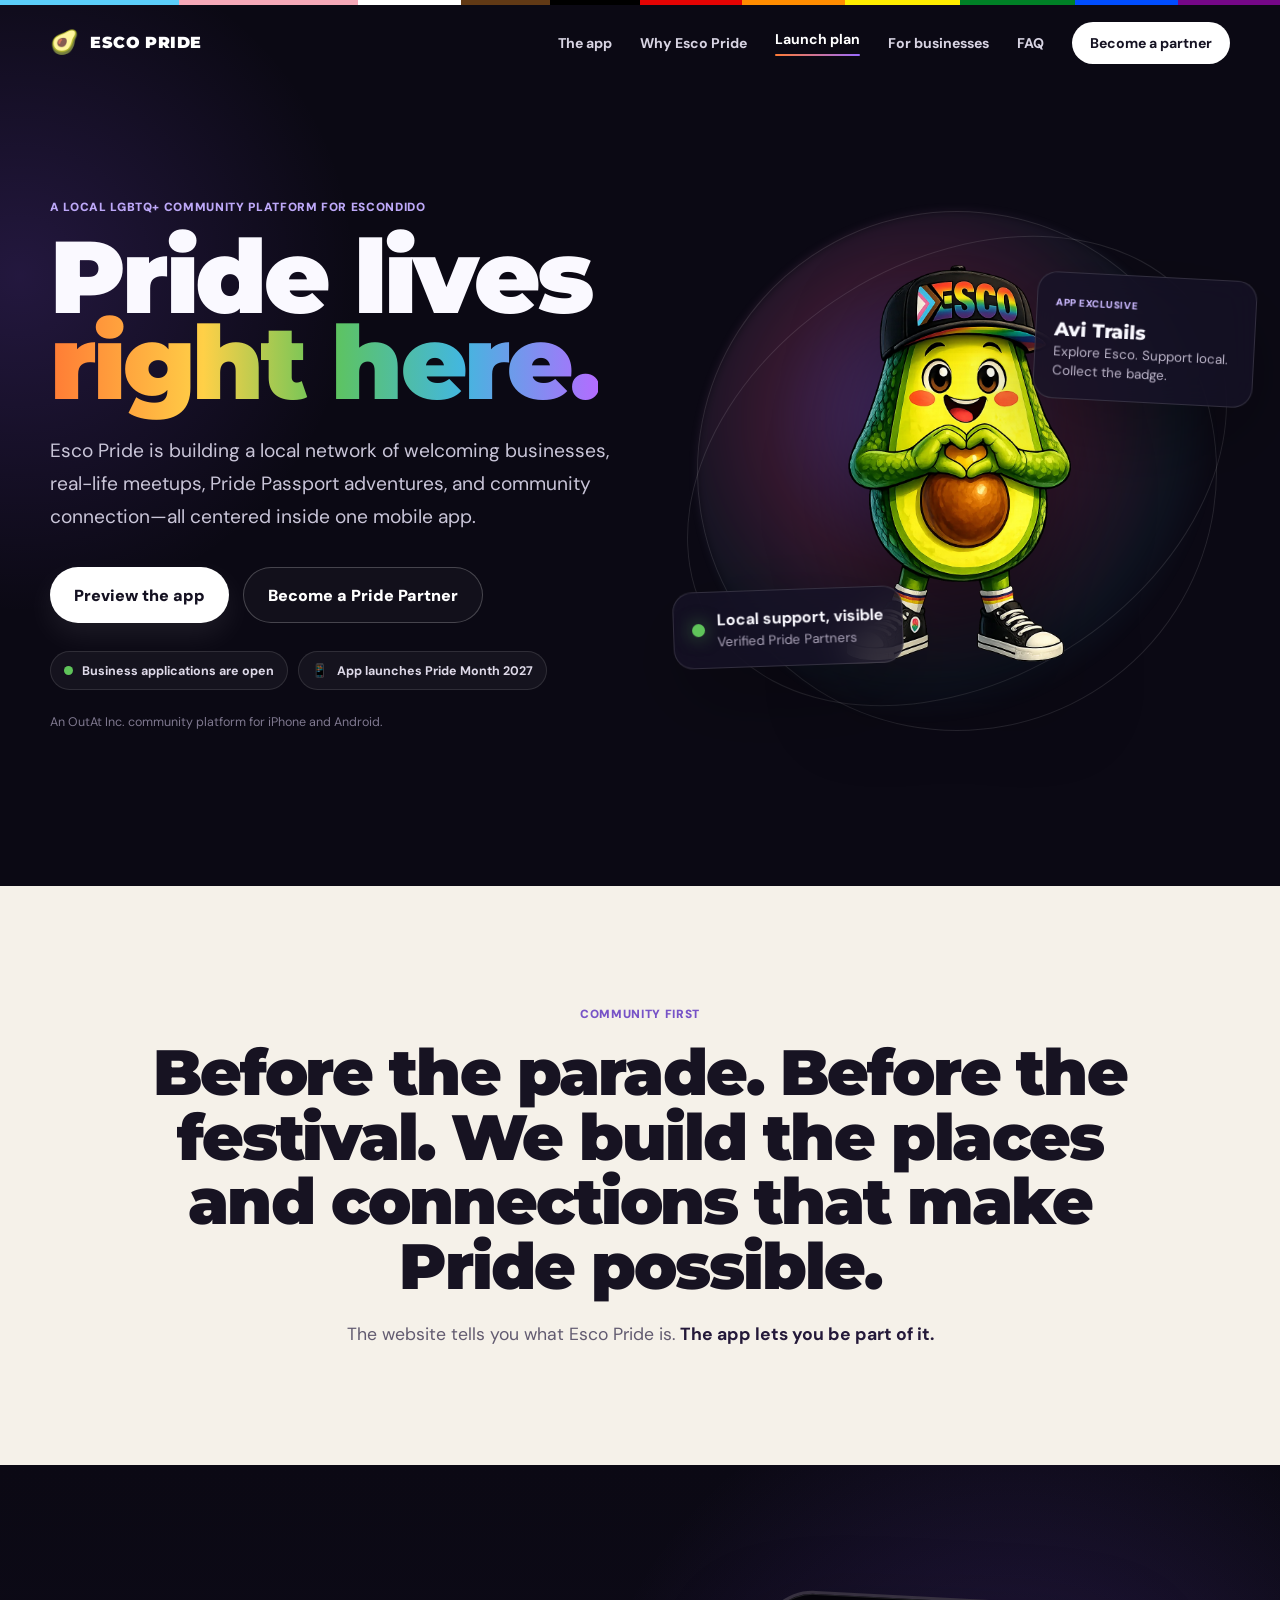
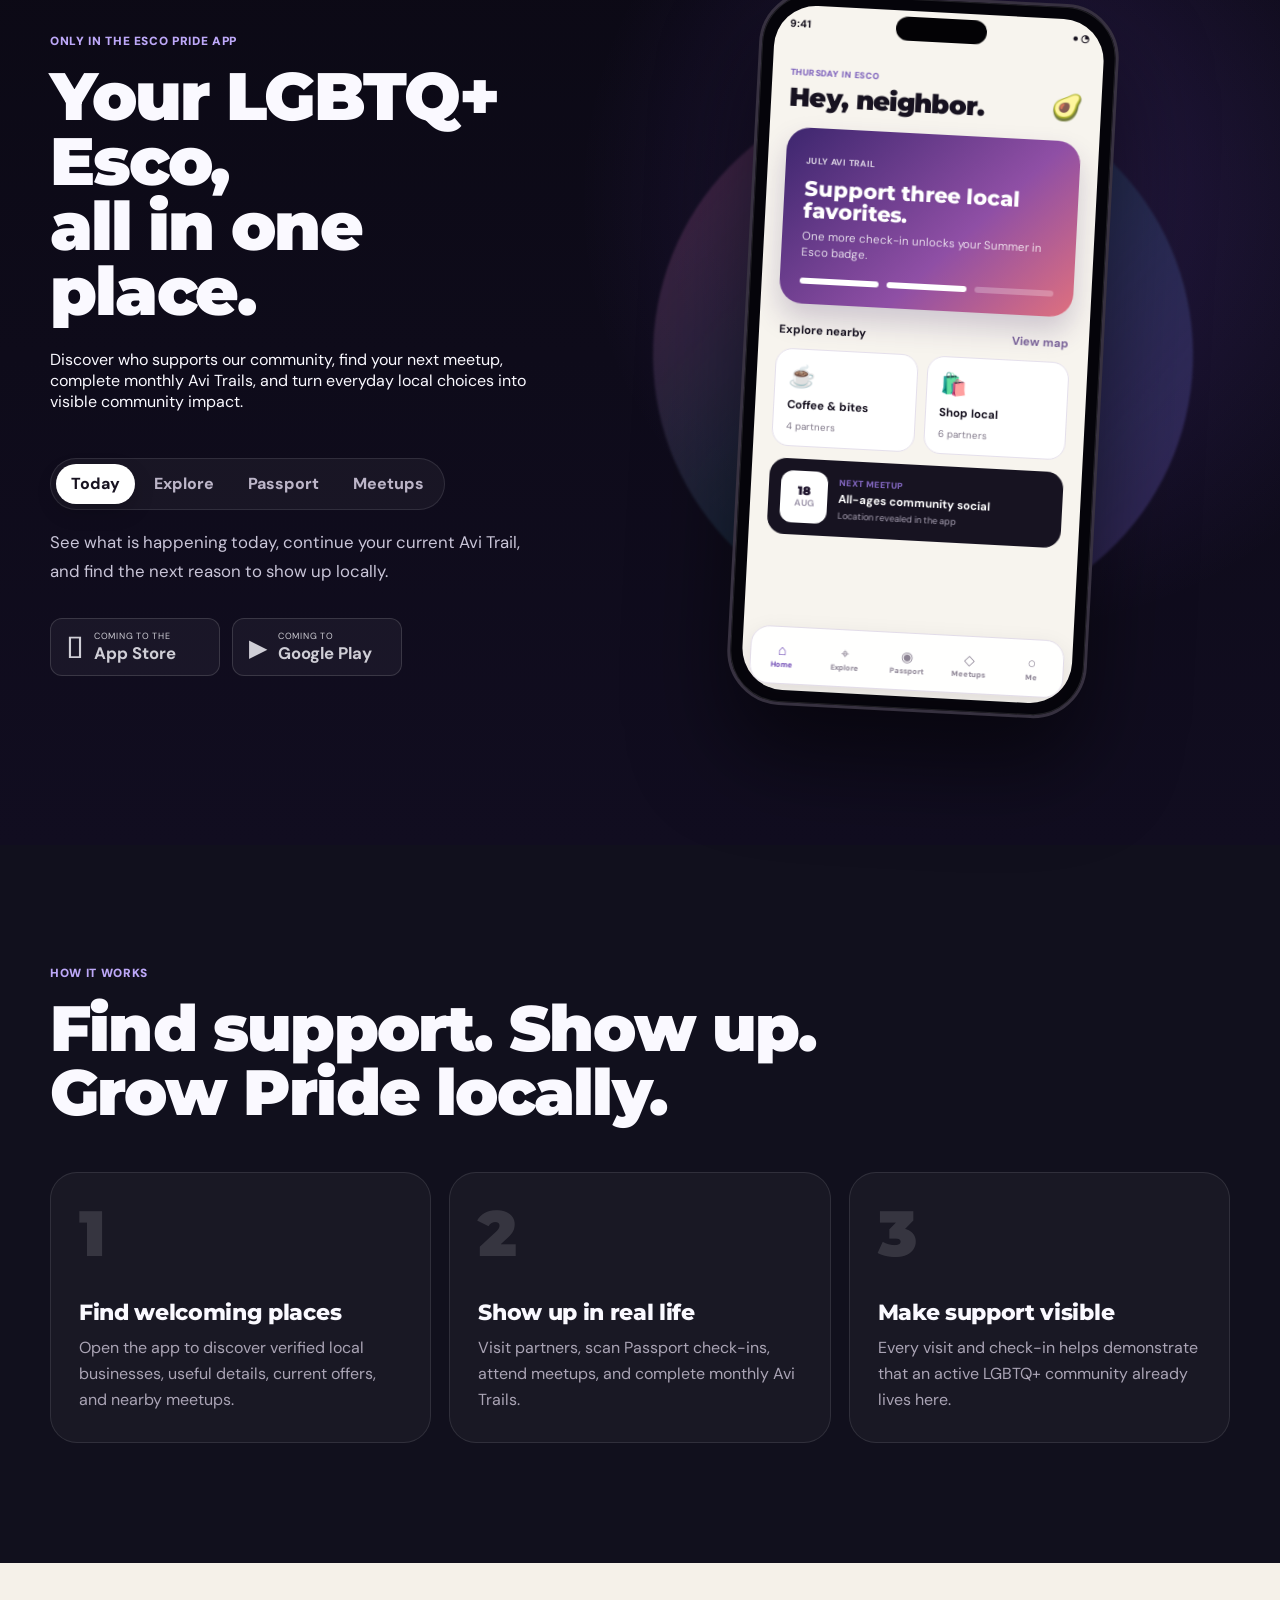
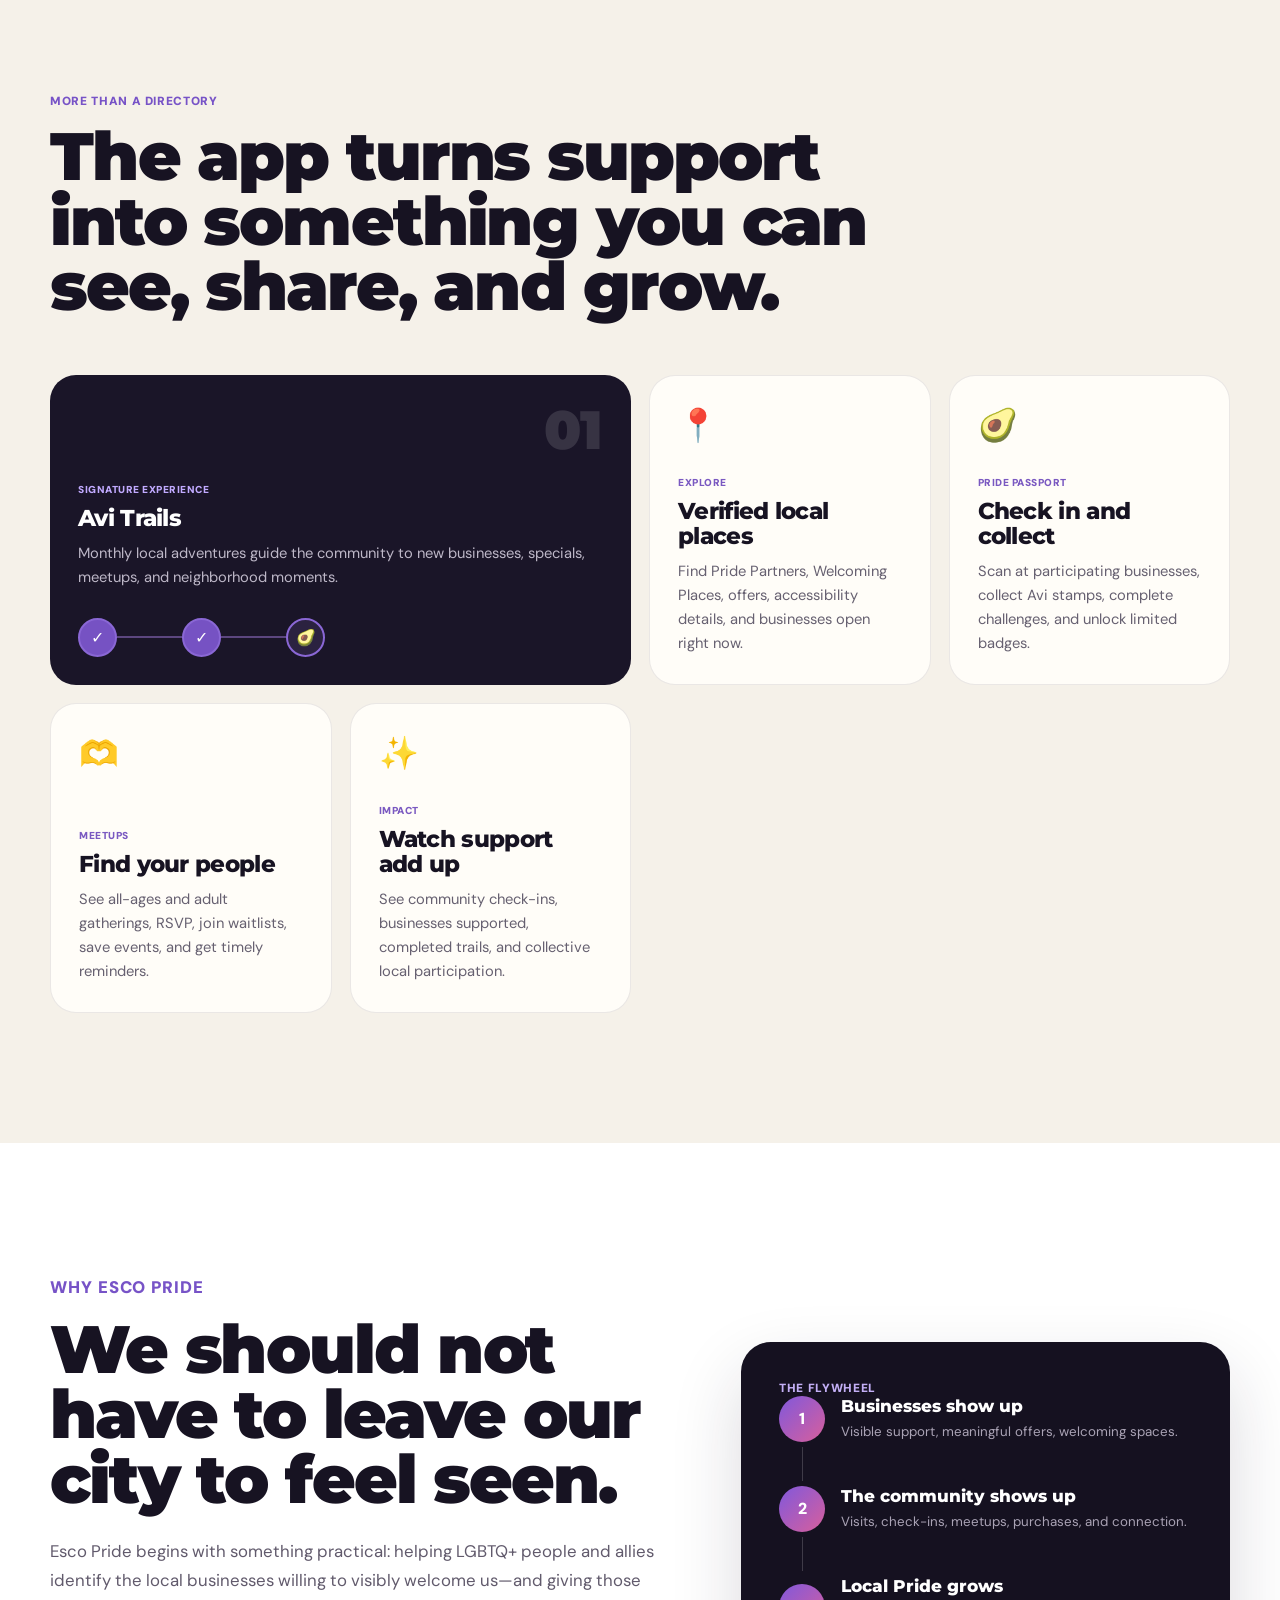
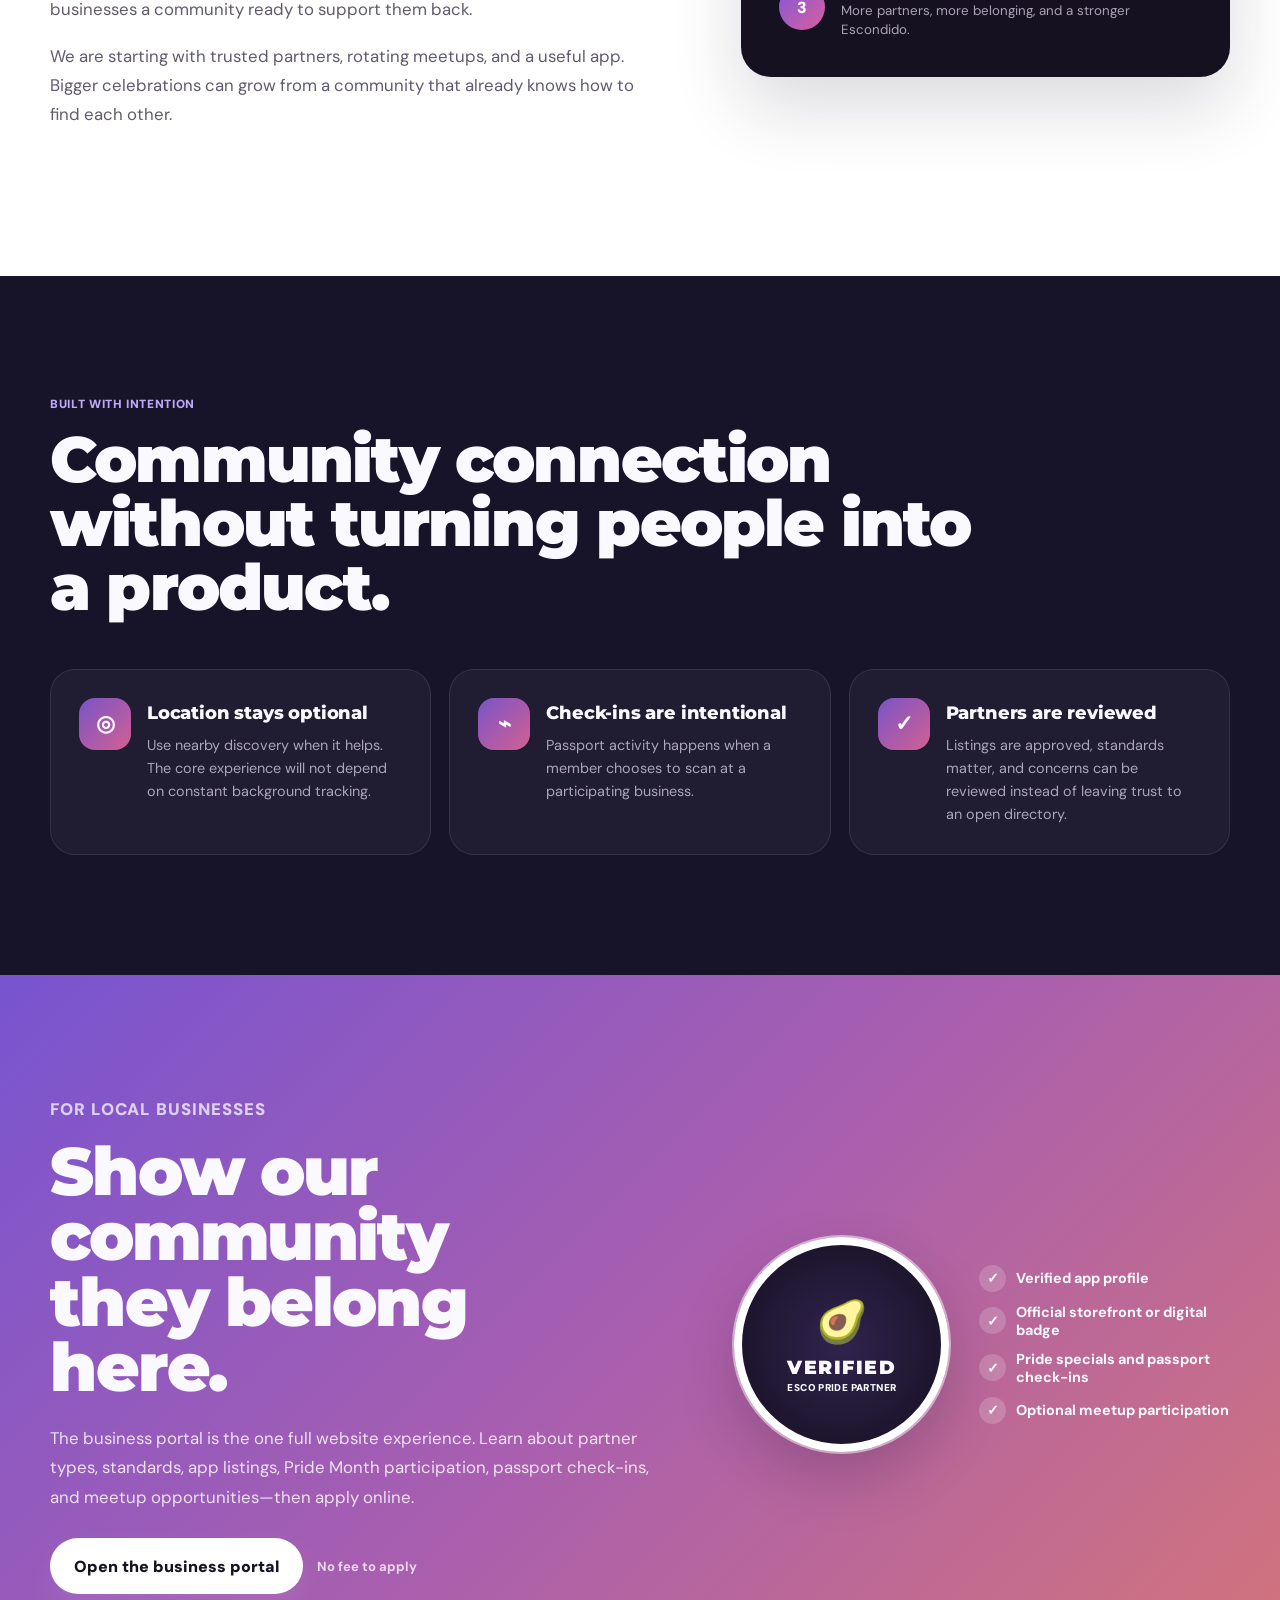
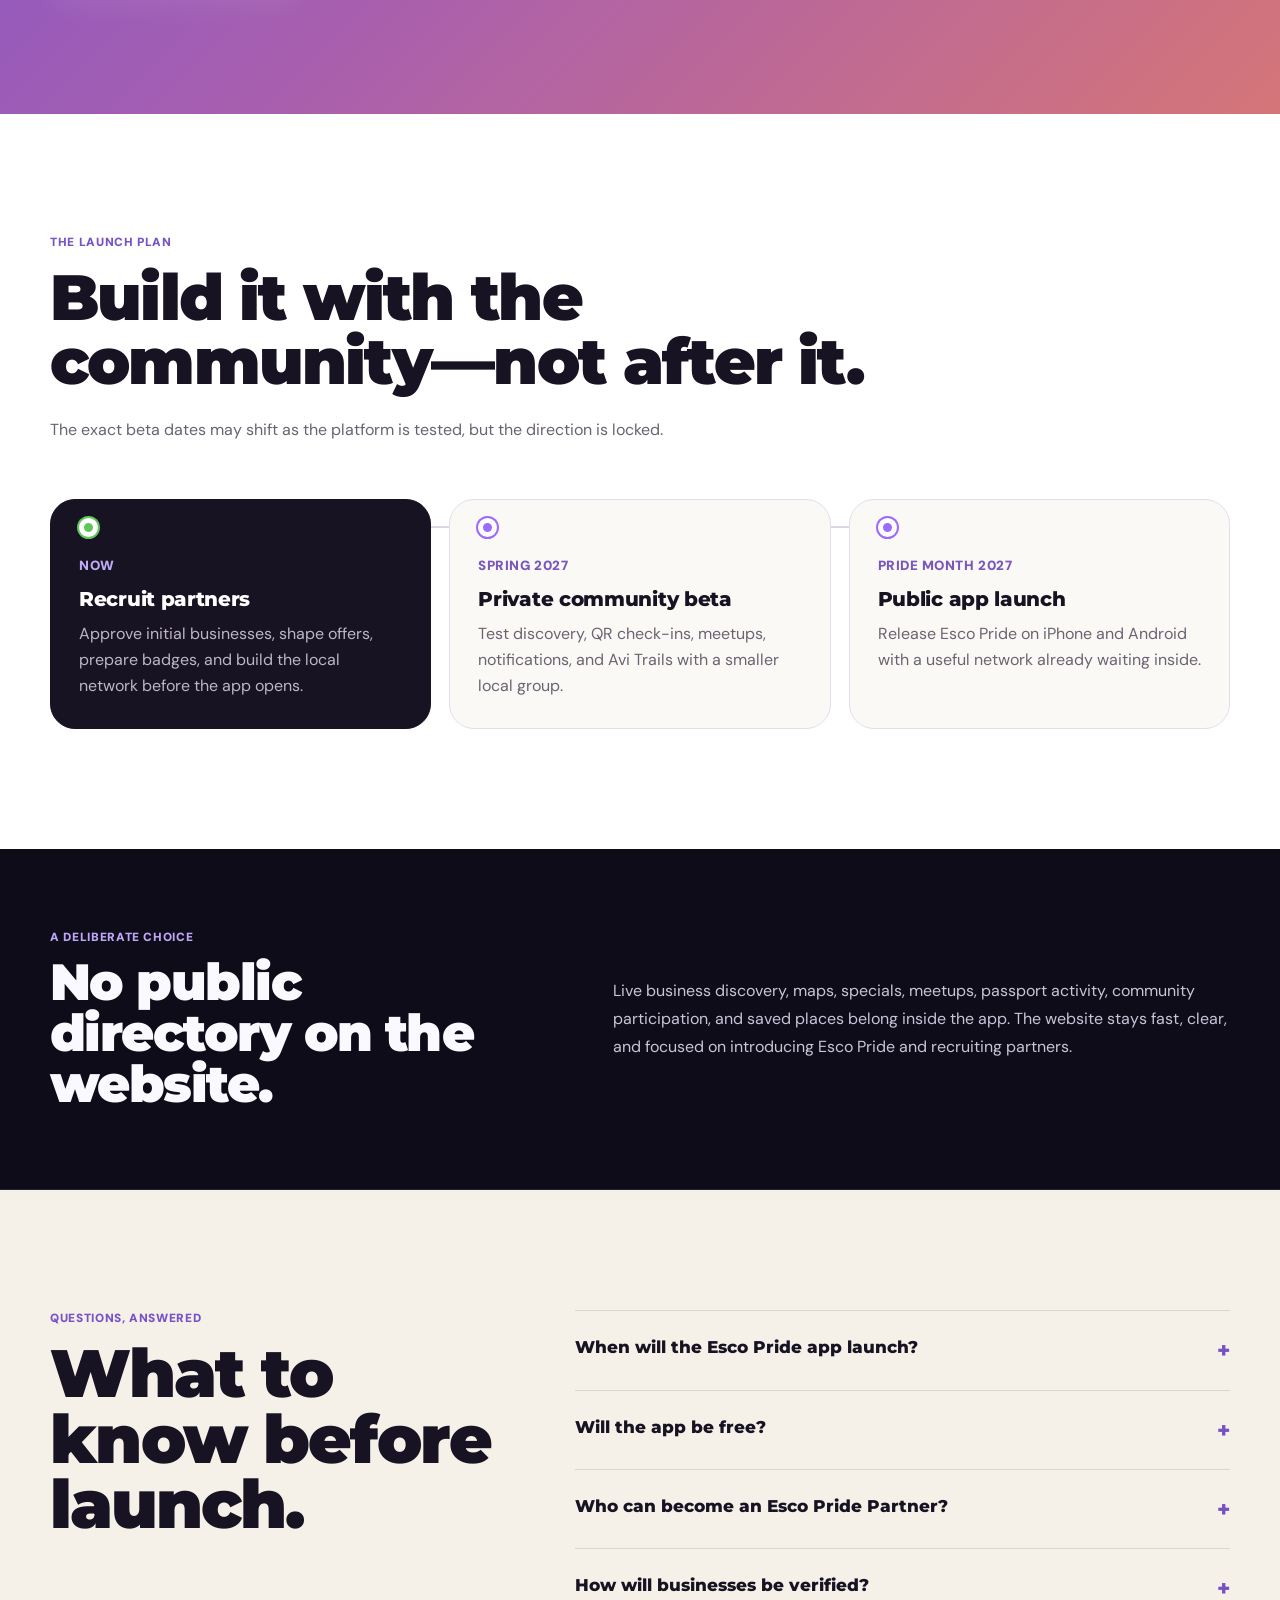
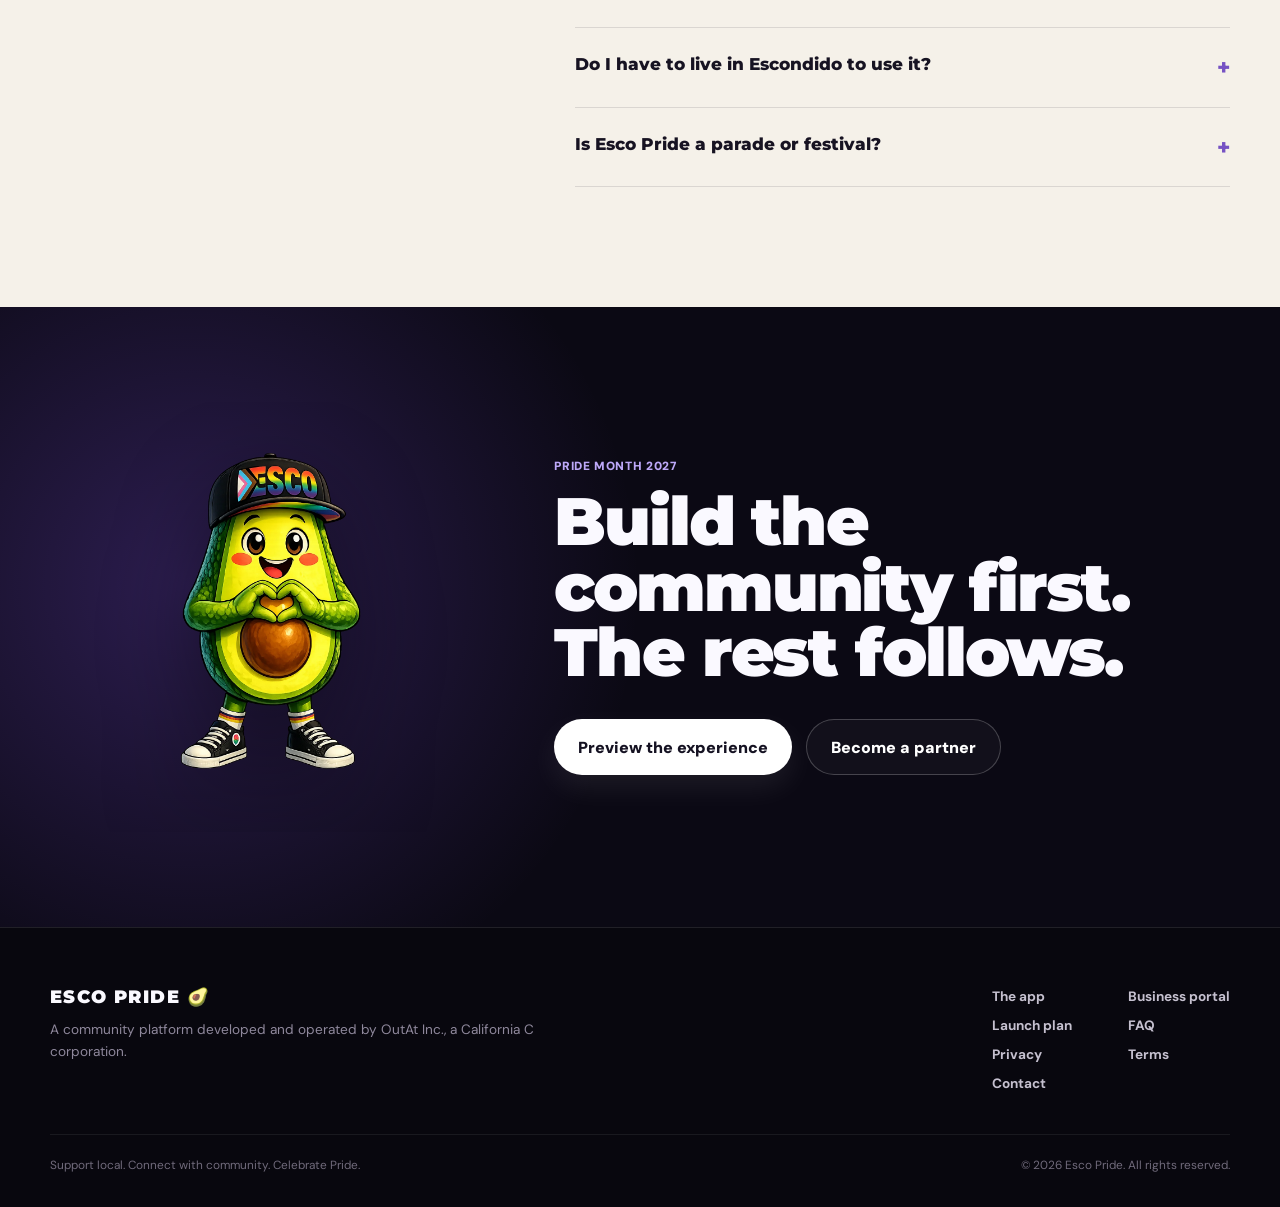
==== commit 0aecbfee: "Add files via upload" ====
--- a/index.html
+++ b/index.html
@@ -4,15 +4,41 @@
   <meta charset="utf-8">
   <meta name="viewport" content="width=device-width, initial-scale=1, viewport-fit=cover">
   <meta name="theme-color" content="#0b0914">
+  <meta name="color-scheme" content="dark light">
   <meta name="description" content="Esco Pride connects LGBTQ+ people and allies with welcoming Escondido businesses, meetups, Pride Passport experiences, and community—exclusively in the Esco Pride app.">
+  <link rel="canonical" href="https://escopride.com/">
   <meta property="og:title" content="Esco Pride — Pride Lives Here">
   <meta property="og:description" content="The website introduces the movement. The app connects the community.">
   <meta property="og:type" content="website">
+  <meta property="og:url" content="https://escopride.com/">
+  <meta property="og:image" content="https://escopride.com/assets/og-esco-pride.jpg">
+  <meta property="og:image:width" content="1200">
+  <meta property="og:image:height" content="630">
+  <meta name="twitter:card" content="summary_large_image">
+  <meta name="twitter:title" content="Esco Pride — Pride Lives Here">
+  <meta name="twitter:description" content="A local LGBTQ+ community platform for Escondido, launching for Pride Month 2027.">
+  <meta name="twitter:image" content="https://escopride.com/assets/og-esco-pride.jpg">
   <title>Esco Pride — Pride Lives Here</title>
+  <link rel="icon" href="assets/favicon-32.png" sizes="32x32">
+  <link rel="apple-touch-icon" href="assets/apple-touch-icon.png">
+  <link rel="manifest" href="site.webmanifest">
   <link rel="preconnect" href="https://fonts.googleapis.com">
   <link rel="preconnect" href="https://fonts.gstatic.com" crossorigin>
   <link href="https://fonts.googleapis.com/css2?family=DM+Sans:wght@400;500;600;700&family=Montserrat:wght@700;800;900&display=swap" rel="stylesheet">
+  <script>document.documentElement.classList.add('js');</script>
   <link rel="stylesheet" href="styles.css">
+  <script type="application/ld+json">
+  {
+    "@context": "https://schema.org",
+    "@type": "Organization",
+    "name": "Esco Pride",
+    "url": "https://escopride.com/",
+    "logo": "https://escopride.com/assets/icon-512.png",
+    "description": "A local LGBTQ+ community platform connecting Escondido residents, allies, welcoming businesses, and community meetups.",
+    "parentOrganization": {"@type":"Organization","name":"OutAt Inc."},
+    "areaServed": {"@type":"City","name":"Escondido","addressRegion":"CA","addressCountry":"US"}
+  }
+  </script>
 </head>
 <body>
   <a class="skip-link" href="#main">Skip to content</a>
@@ -32,6 +58,7 @@
     <nav class="site-nav" id="site-nav" aria-label="Main navigation" data-nav>
       <a href="#app">The app</a>
       <a href="#why">Why Esco Pride</a>
+      <a href="#roadmap">Launch plan</a>
       <a href="#business">For businesses</a>
       <a href="#faq">FAQ</a>
       <a class="nav-cta" href="business-signup.html">Become a partner</a>
@@ -41,7 +68,7 @@
   <main id="main">
     <section class="hero" id="top">
       <div class="hero-copy reveal">
-        <p class="eyebrow">A NEW LGBTQ+ COMMUNITY PLATFORM FOR ESCONDIDO</p>
+        <p class="eyebrow">A local LGBTQ+ community platform for Escondido</p>
         <h1>Pride lives<br><span>right here.</span></h1>
         <p class="lead">
           Esco Pride is building a local network of welcoming businesses, real-life meetups,
@@ -49,23 +76,22 @@
         </p>
 
         <div class="actions">
-          <a class="primary-button" href="#app">Explore the app experience</a>
+          <a class="primary-button" href="#app">Preview the app</a>
           <a class="secondary-button" href="business-signup.html">Become a Pride Partner</a>
         </div>
 
-        <div class="launch-note">
-          <span class="pulse" aria-hidden="true"></span>
-          <strong>Launching for Pride Month 2027</strong>
-          <span>iPhone and Android</span>
-        </div>
-        <p class="project-credit">An OutAt Inc. community platform.</p>
+        <div class="launch-status" aria-label="Esco Pride launch status">
+          <div><span class="pulse" aria-hidden="true"></span><strong>Business applications are open</strong></div>
+          <div><span aria-hidden="true">📱</span><strong>App launches Pride Month 2027</strong></div>
+        </div>
+        <p class="project-credit">An OutAt Inc. community platform for iPhone and Android.</p>
       </div>
 
       <div class="hero-visual reveal" aria-label="Preview of Avi and the future Esco Pride app">
         <div class="hero-orbit orbit-one" aria-hidden="true"></div>
         <div class="hero-orbit orbit-two" aria-hidden="true"></div>
         <div class="avi-wrap">
-          <img src="assets/avi.webp" alt="Avi, the Esco Pride avocado mascot, wearing a black ESCO hat in Progress Pride colors">
+          <img src="assets/avi.webp" fetchpriority="high" alt="Avi, the Esco Pride avocado mascot, wearing a black ESCO hat in Progress Pride colors">
         </div>
         <div class="floating-card card-app">
           <span class="card-kicker">APP EXCLUSIVE</span>
@@ -80,21 +106,29 @@
     </section>
 
     <section class="manifesto reveal" aria-label="Esco Pride philosophy">
-      <p class="eyebrow">COMMUNITY FIRST</p>
+      <p class="eyebrow">Community first</p>
       <h2>Before the parade. Before the festival. We build the places and connections that make Pride possible.</h2>
-      <p>
-        The website tells you what Esco Pride is. <strong>The app lets you be part of it.</strong>
-      </p>
+      <p>The website tells you what Esco Pride is. <strong>The app lets you be part of it.</strong></p>
     </section>
 
     <section class="app-section" id="app">
       <div class="app-intro reveal">
-        <p class="eyebrow">ONLY IN THE ESCO PRIDE APP</p>
+        <p class="eyebrow">Only in the Esco Pride app</p>
         <h2>Your LGBTQ+ Esco,<br>all in one place.</h2>
         <p>
           Discover who supports our community, find your next meetup, complete monthly Avi Trails,
           and turn everyday local choices into visible community impact.
         </p>
+
+        <div class="preview-tabs" role="tablist" aria-label="Preview app features">
+          <button class="preview-tab is-active" type="button" role="tab" aria-selected="true" aria-controls="preview-home" data-preview-tab="home">Today</button>
+          <button class="preview-tab" type="button" role="tab" aria-selected="false" aria-controls="preview-explore" data-preview-tab="explore">Explore</button>
+          <button class="preview-tab" type="button" role="tab" aria-selected="false" aria-controls="preview-passport" data-preview-tab="passport">Passport</button>
+          <button class="preview-tab" type="button" role="tab" aria-selected="false" aria-controls="preview-meetups" data-preview-tab="meetups">Meetups</button>
+        </div>
+
+        <p class="preview-description" data-preview-description>See what is happening today, continue your current Avi Trail, and find the next reason to show up locally.</p>
+
         <div class="store-row" aria-label="App availability">
           <div class="store-badge" aria-disabled="true">
             <span class="store-icon"></span>
@@ -108,37 +142,78 @@
       </div>
 
       <div class="phone-stage reveal">
-        <div class="phone-shell" aria-label="Concept preview of the Esco Pride mobile app">
+        <div class="phone-shell" aria-label="Interactive concept preview of the Esco Pride mobile app">
           <div class="phone-topbar"><span>9:41</span><span class="dynamic-island"></span><span>● ◔</span></div>
           <div class="phone-screen">
-            <div class="phone-heading">
-              <div><span class="tiny-label">THURSDAY IN ESCO</span><h3>Hey, neighbor.</h3></div>
-              <span class="mini-avi" aria-hidden="true">🥑</span>
-            </div>
-            <div class="trail-card">
-              <span class="tiny-label light">JULY AVI TRAIL</span>
-              <h4>Support three local favorites.</h4>
-              <p>One more check-in unlocks your Summer in Esco badge.</p>
-              <div class="trail-progress"><span></span><span></span><span class="empty"></span></div>
-            </div>
-            <div class="phone-section-title"><strong>Explore nearby</strong><span>View map</span></div>
-            <div class="nearby-row">
-              <article><span>☕️</span><strong>Coffee & bites</strong><small>4 partners</small></article>
-              <article><span>🛍️</span><strong>Shop local</strong><small>6 partners</small></article>
-            </div>
-            <div class="meetup-card">
-              <div class="date-tile"><strong>18</strong><small>AUG</small></div>
-              <div><span class="tiny-label">NEXT MEETUP</span><strong>All-ages community social</strong><small>Location revealed in the app</small></div>
-            </div>
+            <section class="phone-panel is-active" id="preview-home" role="tabpanel" data-preview-panel="home">
+              <div class="phone-heading">
+                <div><span class="tiny-label">THURSDAY IN ESCO</span><h3>Hey, neighbor.</h3></div>
+                <span class="mini-avi" aria-hidden="true">🥑</span>
+              </div>
+              <div class="trail-card">
+                <span class="tiny-label light">JULY AVI TRAIL</span>
+                <h4>Support three local favorites.</h4>
+                <p>One more check-in unlocks your Summer in Esco badge.</p>
+                <div class="trail-progress"><span></span><span></span><span class="empty"></span></div>
+              </div>
+              <div class="phone-section-title"><strong>Explore nearby</strong><span>View map</span></div>
+              <div class="nearby-row">
+                <article><span>☕️</span><strong>Coffee & bites</strong><small>4 partners</small></article>
+                <article><span>🛍️</span><strong>Shop local</strong><small>6 partners</small></article>
+              </div>
+              <div class="meetup-card">
+                <div class="date-tile"><strong>18</strong><small>AUG</small></div>
+                <div><span class="tiny-label">NEXT MEETUP</span><strong>All-ages community social</strong><small>Location revealed in the app</small></div>
+              </div>
+            </section>
+
+            <section class="phone-panel" id="preview-explore" role="tabpanel" hidden data-preview-panel="explore">
+              <div class="phone-heading"><div><span class="tiny-label">VERIFIED PLACES</span><h3>Explore Esco.</h3></div><span class="mini-avi">📍</span></div>
+              <div class="mock-map" aria-hidden="true"><span class="map-pin pin-one">🥑</span><span class="map-pin pin-two">☕️</span><span class="map-pin pin-three">🌈</span><span class="map-road road-one"></span><span class="map-road road-two"></span></div>
+              <div class="filter-row"><span class="active">Open now</span><span>Offers</span><span>All ages</span></div>
+              <div class="place-card"><div class="place-icon">☕️</div><div><span class="tiny-label">PRIDE PARTNER</span><strong>Local coffee favorite</strong><small>Open until 6 PM · 0.4 mi</small></div><span>›</span></div>
+              <div class="place-card"><div class="place-icon">🛍️</div><div><span class="tiny-label">WELCOMING PLACE</span><strong>Downtown shop</strong><small>Community offer available</small></div><span>›</span></div>
+            </section>
+
+            <section class="phone-panel" id="preview-passport" role="tabpanel" hidden data-preview-panel="passport">
+              <div class="phone-heading"><div><span class="tiny-label">YOUR PRIDE PASSPORT</span><h3>Two stamps down.</h3></div><span class="mini-avi">🥑</span></div>
+              <div class="passport-card">
+                <span class="tiny-label light">SUMMER IN ESCO</span>
+                <div class="stamp-grid"><span class="stamped">☕️<small>Visited</small></span><span class="stamped">🛍️<small>Visited</small></span><span>＋<small>Next stop</small></span><span>🔒<small>Bonus</small></span></div>
+              </div>
+              <div class="scan-card"><span class="scan-icon">⌁</span><div><strong>Scan at a partner</strong><small>Use the business QR to collect your next Avi stamp.</small></div></div>
+              <div class="badge-preview"><span>🏅</span><div><span class="tiny-label">NEXT BADGE</span><strong>One check-in away</strong><small>Your badges stay in your collection.</small></div></div>
+            </section>
+
+            <section class="phone-panel" id="preview-meetups" role="tabpanel" hidden data-preview-panel="meetups">
+              <div class="phone-heading"><div><span class="tiny-label">MEETUPS IN ESCO</span><h3>Find your people.</h3></div><span class="mini-avi">🫶</span></div>
+              <div class="event-feature"><span class="event-date"><strong>18</strong><small>AUG</small></span><div><span class="tiny-label light">ALL AGES</span><h4>Community social</h4><p>Meet new neighbors at a verified local partner.</p><button type="button" tabindex="-1">RSVP preview</button></div></div>
+              <div class="phone-section-title"><strong>Coming up</strong><span>Calendar</span></div>
+              <div class="compact-event"><span>24</span><div><strong>Saturday coffee meetup</strong><small>10:00 AM · 18 attending</small></div></div>
+              <div class="compact-event"><span>06</span><div><strong>First Friday in Esco</strong><small>6:30 PM · Adults</small></div></div>
+            </section>
+
             <div class="phone-nav" aria-hidden="true"><span class="active">⌂<small>Home</small></span><span>⌖<small>Explore</small></span><span>◉<small>Passport</small></span><span>◇<small>Meetups</small></span><span>○<small>Me</small></span></div>
           </div>
         </div>
       </div>
     </section>
 
+    <section class="how-section" aria-labelledby="how-title">
+      <div class="how-heading reveal">
+        <p class="eyebrow">How it works</p>
+        <h2 id="how-title">Find support. Show up. Grow Pride locally.</h2>
+      </div>
+      <div class="how-grid">
+        <article class="reveal"><span>1</span><h3>Find welcoming places</h3><p>Open the app to discover verified local businesses, useful details, current offers, and nearby meetups.</p></article>
+        <article class="reveal"><span>2</span><h3>Show up in real life</h3><p>Visit partners, scan Passport check-ins, attend meetups, and complete monthly Avi Trails.</p></article>
+        <article class="reveal"><span>3</span><h3>Make support visible</h3><p>Every visit and check-in helps demonstrate that an active LGBTQ+ community already lives here.</p></article>
+      </div>
+    </section>
+
     <section class="feature-section">
       <div class="feature-heading reveal">
-        <p class="eyebrow">MORE THAN A DIRECTORY</p>
+        <p class="eyebrow">More than a directory</p>
         <h2>The app turns support into something you can see, share, and grow.</h2>
       </div>
 
@@ -148,56 +223,24 @@
           <span class="feature-tag">SIGNATURE EXPERIENCE</span>
           <h3>Avi Trails</h3>
           <p>Monthly local adventures guide the community to new businesses, specials, meetups, and neighborhood moments.</p>
-          <div class="mini-trail">
-            <span class="done">✓</span><i></i><span class="done">✓</span><i></i><span>🥑</span>
-          </div>
+          <div class="mini-trail"><span class="done">✓</span><i></i><span class="done">✓</span><i></i><span>🥑</span></div>
         </article>
-
-        <article class="feature-card reveal">
-          <div class="feature-icon">📍</div>
-          <span class="feature-tag">EXPLORE</span>
-          <h3>Verified local places</h3>
-          <p>Find Pride Partners, Welcoming Places, offers, accessibility details, and businesses open right now.</p>
-        </article>
-
-        <article class="feature-card reveal">
-          <div class="feature-icon">🥑</div>
-          <span class="feature-tag">PRIDE PASSPORT</span>
-          <h3>Check in and collect</h3>
-          <p>Scan at participating businesses, collect Avi stamps, complete challenges, and unlock limited badges.</p>
-        </article>
-
-        <article class="feature-card reveal">
-          <div class="feature-icon">🫶</div>
-          <span class="feature-tag">MEETUPS</span>
-          <h3>Find your people</h3>
-          <p>See all-ages and adult gatherings, RSVP, join waitlists, save events, and get timely reminders.</p>
-        </article>
-
-        <article class="feature-card reveal">
-          <div class="feature-icon">✨</div>
-          <span class="feature-tag">IMPACT</span>
-          <h3>Watch support add up</h3>
-          <p>See community check-ins, businesses supported, completed trails, and collective local participation.</p>
-        </article>
+        <article class="feature-card reveal"><div class="feature-icon">📍</div><span class="feature-tag">EXPLORE</span><h3>Verified local places</h3><p>Find Pride Partners, Welcoming Places, offers, accessibility details, and businesses open right now.</p></article>
+        <article class="feature-card reveal"><div class="feature-icon">🥑</div><span class="feature-tag">PRIDE PASSPORT</span><h3>Check in and collect</h3><p>Scan at participating businesses, collect Avi stamps, complete challenges, and unlock limited badges.</p></article>
+        <article class="feature-card reveal"><div class="feature-icon">🫶</div><span class="feature-tag">MEETUPS</span><h3>Find your people</h3><p>See all-ages and adult gatherings, RSVP, join waitlists, save events, and get timely reminders.</p></article>
+        <article class="feature-card reveal"><div class="feature-icon">✨</div><span class="feature-tag">IMPACT</span><h3>Watch support add up</h3><p>See community check-ins, businesses supported, completed trails, and collective local participation.</p></article>
       </div>
     </section>
 
     <section class="why-section" id="why">
       <div class="why-copy reveal">
-        <p class="eyebrow">WHY ESCO PRIDE</p>
+        <p class="eyebrow">Why Esco Pride</p>
         <h2>We should not have to leave our city to feel seen.</h2>
-        <p>
-          Esco Pride begins with something practical: helping LGBTQ+ people and allies identify the local businesses
-          willing to visibly welcome us—and giving those businesses a community ready to support them back.
-        </p>
-        <p>
-          We are starting with trusted partners, rotating meetups, and a useful app. Bigger celebrations can grow from
-          a community that already knows how to find each other.
-        </p>
+        <p>Esco Pride begins with something practical: helping LGBTQ+ people and allies identify the local businesses willing to visibly welcome us—and giving those businesses a community ready to support them back.</p>
+        <p>We are starting with trusted partners, rotating meetups, and a useful app. Bigger celebrations can grow from a community that already knows how to find each other.</p>
       </div>
       <div class="impact-panel reveal">
-        <p class="eyebrow">THE FLYWHEEL</p>
+        <p class="eyebrow">The flywheel</p>
         <div class="impact-step"><span>1</span><div><strong>Businesses show up</strong><small>Visible support, meaningful offers, welcoming spaces.</small></div></div>
         <div class="impact-line" aria-hidden="true"></div>
         <div class="impact-step"><span>2</span><div><strong>The community shows up</strong><small>Visits, check-ins, meetups, purchases, and connection.</small></div></div>
@@ -206,15 +249,24 @@
       </div>
     </section>
 
+    <section class="privacy-section" aria-labelledby="privacy-title">
+      <div class="privacy-heading reveal">
+        <p class="eyebrow">Built with intention</p>
+        <h2 id="privacy-title">Community connection without turning people into a product.</h2>
+      </div>
+      <div class="privacy-grid">
+        <article class="reveal"><span>◎</span><div><h3>Location stays optional</h3><p>Use nearby discovery when it helps. The core experience will not depend on constant background tracking.</p></div></article>
+        <article class="reveal"><span>⌁</span><div><h3>Check-ins are intentional</h3><p>Passport activity happens when a member chooses to scan at a participating business.</p></div></article>
+        <article class="reveal"><span>✓</span><div><h3>Partners are reviewed</h3><p>Listings are approved, standards matter, and concerns can be reviewed instead of leaving trust to an open directory.</p></div></article>
+      </div>
+    </section>
+
     <section class="business-section" id="business">
       <div class="business-copy reveal">
-        <p class="eyebrow">FOR LOCAL BUSINESSES</p>
+        <p class="eyebrow">For local businesses</p>
         <h2>Show our community<br>they belong here.</h2>
-        <p>
-          The business portal is the one full website experience. Learn about partner types, standards,
-          app listings, Pride Month participation, passport check-ins, and meetup opportunities—then apply online.
-        </p>
-        <a class="primary-button light-button" href="business-signup.html">Open the business portal</a>
+        <p>The business portal is the one full website experience. Learn about partner types, standards, app listings, Pride Month participation, passport check-ins, and meetup opportunities—then apply online.</p>
+        <div class="business-actions"><a class="primary-button light-button" href="business-signup.html">Open the business portal</a><span>No fee to apply</span></div>
       </div>
       <div class="partner-preview reveal">
         <div class="verified-badge"><span>🥑</span><strong>VERIFIED</strong><small>ESCO PRIDE PARTNER</small></div>
@@ -227,74 +279,51 @@
       </div>
     </section>
 
+    <section class="roadmap-section" id="roadmap">
+      <div class="roadmap-heading reveal">
+        <p class="eyebrow">The launch plan</p>
+        <h2>Build it with the community—not after it.</h2>
+        <p>The exact beta dates may shift as the platform is tested, but the direction is locked.</p>
+      </div>
+      <div class="roadmap-grid">
+        <article class="reveal current"><span class="roadmap-dot"></span><small>NOW</small><h3>Recruit partners</h3><p>Approve initial businesses, shape offers, prepare badges, and build the local network before the app opens.</p></article>
+        <article class="reveal"><span class="roadmap-dot"></span><small>SPRING 2027</small><h3>Private community beta</h3><p>Test discovery, QR check-ins, meetups, notifications, and Avi Trails with a smaller local group.</p></article>
+        <article class="reveal"><span class="roadmap-dot"></span><small>PRIDE MONTH 2027</small><h3>Public app launch</h3><p>Release Esco Pride on iPhone and Android with a useful network already waiting inside.</p></article>
+      </div>
+    </section>
+
     <section class="boundary-section reveal">
-      <div>
-        <p class="eyebrow">A DELIBERATE CHOICE</p>
-        <h2>No public directory on the website.</h2>
-      </div>
-      <p>
-        Live business discovery, maps, specials, meetups, passport activity, community participation, and saved places
-        belong inside the app. The website stays fast, clear, and focused on introducing Esco Pride and recruiting partners.
-      </p>
+      <div><p class="eyebrow">A deliberate choice</p><h2>No public directory on the website.</h2></div>
+      <p>Live business discovery, maps, specials, meetups, passport activity, community participation, and saved places belong inside the app. The website stays fast, clear, and focused on introducing Esco Pride and recruiting partners.</p>
     </section>
 
     <section class="faq-section" id="faq">
-      <div class="faq-heading reveal">
-        <p class="eyebrow">QUESTIONS, ANSWERED</p>
-        <h2>What to know before launch.</h2>
-      </div>
+      <div class="faq-heading reveal"><p class="eyebrow">Questions, answered</p><h2>What to know before launch.</h2></div>
       <div class="faq-list reveal">
-        <details>
-          <summary>When will the Esco Pride app launch?<span>+</span></summary>
-          <p>The first public launch is planned around Pride Month 2027, with business recruitment and community previews beginning beforehand.</p>
-        </details>
-        <details>
-          <summary>Will the app be free?<span>+</span></summary>
-          <p>The core app experience—business discovery, Avi Trails, the Pride Passport, and meetup information—is planned as a free community resource.</p>
-        </details>
-        <details>
-          <summary>Who can become an Esco Pride Partner?<span>+</span></summary>
-          <p>Escondido-area storefronts, service providers, welcoming community spaces, online businesses, creators, and organizations may apply. Participation is reviewed rather than automatic.</p>
-        </details>
-        <details>
-          <summary>Is Esco Pride a parade or festival?<span>+</span></summary>
-          <p>Not at launch. Esco Pride is beginning as a year-round local network and app. Larger public celebrations may grow later from a strong, connected community.</p>
-        </details>
+        <details><summary>When will the Esco Pride app launch?<span>+</span></summary><p>The first public launch is planned for Pride Month 2027, with business recruitment and a smaller community beta beginning beforehand.</p></details>
+        <details><summary>Will the app be free?<span>+</span></summary><p>The core app experience—business discovery, Avi Trails, the Pride Passport, and meetup information—is planned as a free community resource.</p></details>
+        <details><summary>Who can become an Esco Pride Partner?<span>+</span></summary><p>Escondido-area storefronts, service providers, welcoming community spaces, online businesses, creators, and organizations may apply. Participation is reviewed rather than automatic.</p></details>
+        <details><summary>How will businesses be verified?<span>+</span></summary><p>Applications will be reviewed for fit, accuracy, visible community commitment, and agreement with Esco Pride standards. Approved profiles can be paused or removed when information or participation no longer meets those standards.</p></details>
+        <details><summary>Do I have to live in Escondido to use it?<span>+</span></summary><p>No. The app is centered on Escondido, but nearby residents, visitors, friends, family members, and allies can use it to support the same local network.</p></details>
+        <details><summary>Is Esco Pride a parade or festival?<span>+</span></summary><p>Not at launch. Esco Pride is beginning as a year-round local network and app. Larger public celebrations may grow later from a strong, connected community.</p></details>
       </div>
     </section>
 
     <section class="final-cta reveal">
-      <div class="final-avi" aria-hidden="true"><img src="assets/avi.webp" alt=""></div>
-      <div>
-        <p class="eyebrow">PRIDE MONTH 2027</p>
-        <h2>Build the community first.<br>The rest follows.</h2>
-        <div class="actions">
-          <a class="primary-button" href="#app">See what is coming</a>
-          <a class="secondary-button" href="business-signup.html">Become a partner</a>
-        </div>
-      </div>
+      <div class="final-avi" aria-hidden="true"><img src="assets/avi.webp" loading="lazy" alt=""></div>
+      <div><p class="eyebrow">Pride Month 2027</p><h2>Build the community first.<br>The rest follows.</h2><div class="actions"><a class="primary-button" href="#app">Preview the experience</a><a class="secondary-button" href="business-signup.html">Become a partner</a></div></div>
     </section>
   </main>
 
   <footer class="site-footer">
     <div class="footer-main">
-      <div>
-        <div class="footer-brand">ESCO PRIDE <span aria-hidden="true">🥑</span></div>
-        <p>A community platform developed and operated by OutAt Inc., a California C corporation.</p>
-      </div>
-      <div class="footer-links">
-        <a href="#app">The app</a>
-        <a href="business-signup.html">Business portal</a>
-        <a href="#faq">FAQ</a>
-        <a href="mailto:will@outatinc.com">Contact</a>
-      </div>
+      <div><div class="footer-brand">ESCO PRIDE <span aria-hidden="true">🥑</span></div><p>A community platform developed and operated by OutAt Inc., a California C corporation.</p></div>
+      <div class="footer-links"><a href="#app">The app</a><a href="business-signup.html">Business portal</a><a href="#roadmap">Launch plan</a><a href="#faq">FAQ</a><a href="privacy.html">Privacy</a><a href="terms.html">Terms</a><a href="mailto:will@outatinc.com">Contact</a></div>
     </div>
-    <div class="footer-bottom">
-      <span>Support local. Connect with community. Celebrate Pride.</span>
-      <span>© <span data-year></span> Esco Pride. All rights reserved.</span>
-    </div>
+    <div class="footer-bottom"><span>Support local. Connect with community. Celebrate Pride.</span><span>© <span data-year></span> Esco Pride. All rights reserved.</span></div>
   </footer>
 
+  <div class="mobile-launch-bar" aria-label="Quick action"><div><strong>Esco Pride</strong><small>App coming Pride Month 2027</small></div><a href="business-signup.html">Partner with us</a></div>
   <script src="site.js"></script>
 </body>
 </html>
--- a/styles.css
+++ b/styles.css
@@ -94,7 +94,7 @@
   color: #fff;
   text-decoration: none;
   font: 900 1rem/1 "Montserrat", sans-serif;
-  letter-spacing: .08em;
+  letter-spacing: .025em;
 }
 .brand-mark { font-size: 1.45rem; }
 .site-nav { display: flex; align-items: center; gap: 28px; }
@@ -150,13 +150,13 @@
   color: #bda8f8;
   font-size: .74rem;
   font-weight: 900;
-  letter-spacing: .18em;
+  letter-spacing: .055em;
   text-transform: uppercase;
 }
 .hero h1 {
   margin: 19px 0 28px;
   font: 900 clamp(4rem,8vw,7.5rem)/.84 "Montserrat", sans-serif;
-  letter-spacing: -.085em;
+  letter-spacing: -.035em;
 }
 .hero h1 span {
   color: transparent;
@@ -238,7 +238,7 @@
   border-radius: 20px;
 }
 .floating-card strong, .floating-card small { display: block; }
-.card-kicker { color: #cbb9ff; font-size: .62rem; font-weight: 900; letter-spacing: .15em; }
+.card-kicker { color: #cbb9ff; font-size: .62rem; font-weight: 900; letter-spacing: .055em; }
 .card-app { right: -25px; top: 105px; max-width: 220px; transform: rotate(3deg); }
 .card-app strong { margin: 9px 0 4px; font: 800 1.2rem/1 "Montserrat", sans-serif; }
 .card-app small { color: #bdb6ca; line-height: 1.4; }
@@ -256,7 +256,7 @@
   max-width: 1050px;
   margin: 18px auto 24px;
   font: 900 clamp(2.45rem,5vw,5.15rem)/1.01 "Montserrat", sans-serif;
-  letter-spacing: -.065em;
+  letter-spacing: -.032em;
 }
 .manifesto p:last-child { margin: 0; color: var(--muted-dark); font-size: 1.1rem; }
 .manifesto .eyebrow { color: #7753c7; }
@@ -275,7 +275,7 @@
 .app-intro h2, .feature-heading h2, .why-copy h2, .business-copy h2, .faq-heading h2, .final-cta h2 {
   margin: 15px 0 24px;
   font: 900 clamp(2.7rem,5.2vw,5rem)/.98 "Montserrat", sans-serif;
-  letter-spacing: -.065em;
+  letter-spacing: -.032em;
 }
 .app-intro > p:last-of-type, .why-copy > p, .business-copy > p {
   color: var(--muted);
@@ -345,9 +345,9 @@
   color: #171220;
 }
 .phone-heading { display: flex; justify-content: space-between; align-items: center; }
-.phone-heading h3 { margin: 4px 0 17px; font: 900 1.65rem/1 "Montserrat", sans-serif; letter-spacing: -.05em; }
+.phone-heading h3 { margin: 4px 0 17px; font: 900 1.65rem/1 "Montserrat", sans-serif; letter-spacing: -.025em; }
 .mini-avi { font-size: 1.6rem; }
-.tiny-label { color: #8065bd; font-size: .55rem; font-weight: 900; letter-spacing: .13em; }
+.tiny-label { color: #8065bd; font-size: .55rem; font-weight: 900; letter-spacing: .045em; }
 .tiny-label.light { color: rgba(255,255,255,.72); }
 .trail-card { padding: 20px; border-radius: 23px; background: linear-gradient(135deg,#3d266e,#8f4fa5 60%,#df707e); color: #fff; box-shadow: 0 15px 28px rgba(65,41,102,.22); }
 .trail-card h4 { margin: 9px 0 7px; font: 800 1.3rem/1.05 "Montserrat", sans-serif; }
@@ -382,7 +382,7 @@
 .feature-primary { grid-column: span 2; background: #1a1528; color: #fff; border: 0; }
 .feature-number { margin-left: auto; color: rgba(255,255,255,.13); font: 900 3.4rem/1 "Montserrat", sans-serif; }
 .feature-icon { font-size: 2rem; }
-.feature-tag { margin-top: auto; color: #7a59c1; font-size: .63rem; font-weight: 900; letter-spacing: .14em; }
+.feature-tag { margin-top: auto; color: #7a59c1; font-size: .63rem; font-weight: 900; letter-spacing: .05em; }
 .feature-primary .feature-tag { color: #c1aaff; }
 .feature-card h3 { margin: 10px 0 11px; font: 800 1.45rem/1.08 "Montserrat", sans-serif; letter-spacing: -.03em; }
 .feature-card p { margin: 0; color: #666070; line-height: 1.62; font-size: .92rem; }
@@ -411,13 +411,13 @@
 .verified-badge { width: 215px; height: 215px; display: flex; flex-direction: column; align-items: center; justify-content: center; border: 8px solid #fff; outline: 2px solid rgba(255,255,255,.5); border-radius: 50%; background: radial-gradient(circle,#31234f,#14101f); box-shadow: 0 25px 55px rgba(37,20,53,.22); text-align: center; }
 .verified-badge span { font-size: 2.6rem; }
 .verified-badge strong { margin: 9px 0 4px; font: 900 1.2rem/1 "Montserrat", sans-serif; letter-spacing: .08em; }
-.verified-badge small { font-size: .62rem; font-weight: 900; letter-spacing: .1em; }
+.verified-badge small { font-size: .62rem; font-weight: 900; letter-spacing: .04em; }
 .partner-perks { display: grid; gap: 11px; }
 .partner-perks div { display: flex; gap: 10px; align-items: center; font-size: .9rem; font-weight: 700; }
 .partner-perks span { width: 27px; height: 27px; flex: 0 0 auto; display: grid; place-items: center; border-radius: 50%; background: rgba(255,255,255,.18); }
 
 .boundary-section { padding: 80px max(20px,calc((100% - var(--max))/2)); display: grid; grid-template-columns: .8fr 1fr; gap: 70px; align-items: center; border-bottom: 1px solid var(--line); background: #0f0c1a; }
-.boundary-section h2 { margin: 11px 0 0; font: 900 clamp(2rem,4vw,3.7rem)/1 "Montserrat", sans-serif; letter-spacing: -.055em; }
+.boundary-section h2 { margin: 11px 0 0; font: 900 clamp(2rem,4vw,3.7rem)/1 "Montserrat", sans-serif; letter-spacing: -.03em; }
 .boundary-section > p { color: var(--muted); line-height: 1.75; }
 
 .faq-section { padding: 120px max(20px,calc((100% - var(--max))/2)); display: grid; grid-template-columns: .68fr 1fr; gap: 80px; background: var(--paper); color: #171322; }
@@ -441,13 +441,13 @@
 .footer-links a { color: #c5c0cf; text-decoration: none; font-weight: 700; font-size: .85rem; }
 .footer-bottom { margin-top: 42px; padding-top: 22px; display: flex; justify-content: space-between; gap: 30px; border-top: 1px solid rgba(255,255,255,.07); color: #706a7b; font-size: .74rem; }
 
-.reveal { opacity: 0; transform: translateY(22px); transition: opacity .7s ease, transform .7s ease; }
-.reveal.is-visible { opacity: 1; transform: none; }
+.js .reveal { opacity: 0; transform: translateY(22px); transition: opacity .7s ease, transform .7s ease; }
+.js .reveal.is-visible { opacity: 1; transform: none; }
 
 @media (prefers-reduced-motion: reduce) {
   html { scroll-behavior: auto; }
   *, *::before, *::after { animation-duration: .01ms !important; animation-iteration-count: 1 !important; transition-duration: .01ms !important; }
-  .reveal { opacity: 1; transform: none; }
+  .js .reveal { opacity: 1; transform: none; }
 }
 
 @media (max-width: 1020px) {
@@ -530,3 +530,221 @@
   .footer-main, .footer-bottom { display: grid; }
   .footer-links { grid-template-columns: 1fr; }
 }
+
+
+/* Final website polish */
+:focus-visible {
+  outline: 3px solid #ffd047;
+  outline-offset: 4px;
+}
+::selection { background: rgba(154,107,255,.45); color: #fff; }
+section[id] { scroll-margin-top: 110px; }
+.site-nav a[aria-current="true"] { color: #fff; }
+.site-nav a:not(.nav-cta)[aria-current="true"]::after {
+  content: "";
+  display: block;
+  height: 2px;
+  margin-top: 6px;
+  border-radius: 99px;
+  background: linear-gradient(90deg,var(--orange),var(--purple));
+}
+.menu-toggle { color: #fff; cursor: pointer; }
+.primary-button, .secondary-button, .preview-tab, .mobile-launch-bar a { -webkit-tap-highlight-color: transparent; }
+.primary-button:active, .secondary-button:active { transform: translateY(0) scale(.985); }
+
+.launch-status {
+  margin-top: 28px;
+  display: flex;
+  flex-wrap: wrap;
+  gap: 10px;
+}
+.launch-status > div {
+  min-height: 39px;
+  display: inline-flex;
+  align-items: center;
+  gap: 9px;
+  padding: 0 13px;
+  border: 1px solid rgba(255,255,255,.11);
+  border-radius: 999px;
+  background: rgba(255,255,255,.045);
+  color: #ded9e8;
+  font-size: .78rem;
+}
+.launch-status strong { font-weight: 700; }
+
+.preview-tabs {
+  margin-top: 30px;
+  padding: 5px;
+  display: inline-flex;
+  flex-wrap: wrap;
+  gap: 4px;
+  border: 1px solid rgba(255,255,255,.1);
+  border-radius: 999px;
+  background: rgba(255,255,255,.045);
+}
+.preview-tab {
+  min-height: 40px;
+  padding: 0 15px;
+  border: 0;
+  border-radius: 999px;
+  background: transparent;
+  color: #bcb5c8;
+  font-weight: 800;
+  cursor: pointer;
+  transition: background .2s ease, color .2s ease, transform .2s ease;
+}
+.preview-tab:hover { color: #fff; }
+.preview-tab.is-active { background: #fff; color: #181321; box-shadow: 0 8px 20px rgba(0,0,0,.18); }
+.preview-description { min-height: 54px; margin: 18px 0 0; color: #a9a2b5; line-height: 1.6; font-size: .92rem; }
+.phone-panel { min-height: 540px; }
+.phone-panel[hidden] { display: none !important; }
+.phone-panel.is-active { animation: phonePanelIn .28s ease both; }
+@keyframes phonePanelIn { from { opacity: 0; transform: translateY(8px); } to { opacity: 1; transform: none; } }
+.mock-map {
+  position: relative;
+  height: 245px;
+  overflow: hidden;
+  border: 1px solid #e4dfe8;
+  border-radius: 23px;
+  background:
+    linear-gradient(34deg,transparent 46%,#d9d3df 47% 49%,transparent 50%),
+    linear-gradient(-20deg,transparent 35%,#e5dfe8 36% 39%,transparent 40%),
+    linear-gradient(90deg,#ede9e1 1px,transparent 1px),
+    linear-gradient(#ede9e1 1px,transparent 1px),#f6f2eb;
+  background-size: auto,auto,42px 42px,42px 42px,auto;
+}
+.map-pin { position: absolute; z-index: 2; width: 42px; height: 42px; display: grid; place-items: center; border: 4px solid #fff; border-radius: 50% 50% 50% 8px; background: #7954c3; box-shadow: 0 8px 18px rgba(42,27,61,.2); transform: rotate(-45deg); }
+.map-pin::first-letter { transform: rotate(45deg); }
+.pin-one { left: 35px; top: 52px; }
+.pin-two { right: 56px; top: 84px; background: #e56c76; }
+.pin-three { left: 132px; bottom: 30px; background: #4ca26a; }
+.filter-row { margin: 12px 0; display: flex; gap: 7px; overflow: hidden; }
+.filter-row span { padding: 7px 10px; white-space: nowrap; border: 1px solid #ddd7e2; border-radius: 999px; color: #655b70; font-size: .59rem; font-weight: 800; background: #fff; }
+.filter-row .active { border-color: #6f4cb3; background: #6f4cb3; color: #fff; }
+.place-card { margin-top: 8px; padding: 11px; display: grid; grid-template-columns: 43px 1fr auto; gap: 10px; align-items: center; border: 1px solid #e3dde7; border-radius: 17px; background: #fff; }
+.place-icon { width: 43px; height: 43px; display: grid; place-items: center; border-radius: 13px; background: #f1ecf7; }
+.place-card > div:nth-child(2) { display: grid; gap: 2px; }
+.place-card strong { font-size: .72rem; }
+.place-card small { color: #847b8c; font-size: .57rem; }
+.passport-card { padding: 20px; border-radius: 24px; background: linear-gradient(145deg,#3c256c,#9659a4 55%,#df7777); color: #fff; }
+.stamp-grid { margin-top: 17px; display: grid; grid-template-columns: repeat(2,1fr); gap: 9px; }
+.stamp-grid > span { min-height: 100px; display: grid; place-items: center; align-content: center; gap: 5px; border: 1px dashed rgba(255,255,255,.45); border-radius: 17px; font-size: 1.65rem; background: rgba(255,255,255,.07); }
+.stamp-grid > span.stamped { border-style: solid; background: #fff; color: #2b1b41; }
+.stamp-grid small { font-size: .55rem; font-weight: 800; }
+.scan-card, .badge-preview { margin-top: 12px; padding: 14px; display: grid; grid-template-columns: 48px 1fr; gap: 11px; align-items: center; border: 1px solid #e1dbe6; border-radius: 18px; background: #fff; }
+.scan-icon { width: 48px; height: 48px; display: grid; place-items: center; border-radius: 14px; background: #181321; color: #fff; font-size: 1.4rem; }
+.scan-card div, .badge-preview div { display: grid; gap: 3px; }
+.scan-card strong, .badge-preview strong { font-size: .75rem; }
+.scan-card small, .badge-preview small { color: #81788a; font-size: .58rem; line-height: 1.35; }
+.badge-preview > span { font-size: 2rem; text-align: center; }
+.event-feature { padding: 19px; display: grid; grid-template-columns: 58px 1fr; gap: 14px; border-radius: 23px; background: linear-gradient(145deg,#6d4bb4,#cf6389); color: #fff; }
+.event-date { width: 58px; height: 66px; display: grid; place-items: center; align-content: center; border-radius: 16px; background: #fff; color: #271938; }
+.event-date strong { font: 900 1.55rem/1 "Montserrat",sans-serif; }
+.event-date small { font-size: .55rem; font-weight: 900; }
+.event-feature h4 { margin: 6px 0; font: 800 1.15rem/1.1 "Montserrat",sans-serif; letter-spacing: -.015em; }
+.event-feature p { margin: 0; color: rgba(255,255,255,.8); font-size: .65rem; line-height: 1.4; }
+.event-feature button { margin-top: 12px; padding: 8px 11px; border: 0; border-radius: 999px; background: #fff; color: #2a1b3d; font-size: .58rem; font-weight: 900; }
+.compact-event { margin-top: 9px; padding: 12px; display: grid; grid-template-columns: 42px 1fr; gap: 10px; align-items: center; border: 1px solid #e1dbe6; border-radius: 17px; background: #fff; }
+.compact-event > span { width: 42px; height: 42px; display: grid; place-items: center; border-radius: 12px; background: #eee8f6; color: #6845a9; font-weight: 900; }
+.compact-event div { display: grid; gap: 3px; }
+.compact-event strong { font-size: .72rem; }
+.compact-event small { color: #82798a; font-size: .57rem; }
+
+.how-section {
+  padding: 120px max(20px,calc((100% - var(--max))/2));
+  background: #11101d;
+}
+.how-heading { max-width: 860px; }
+.how-heading h2, .privacy-heading h2, .roadmap-heading h2 {
+  margin: 15px 0 24px;
+  font: 900 clamp(2.6rem,5vw,4.8rem)/1 "Montserrat",sans-serif;
+  letter-spacing: -.028em;
+}
+.how-grid { margin-top: 48px; display: grid; grid-template-columns: repeat(3,1fr); gap: 18px; }
+.how-grid article { position: relative; min-height: 270px; padding: 28px; overflow: hidden; border: 1px solid rgba(255,255,255,.1); border-radius: 27px; background: rgba(255,255,255,.035); }
+.how-grid article > span { color: rgba(255,255,255,.13); font: 900 4rem/1 "Montserrat",sans-serif; }
+.how-grid h3 { margin: 35px 0 11px; font: 800 1.35rem/1.12 "Montserrat",sans-serif; letter-spacing: -.015em; }
+.how-grid p { margin: 0; color: #aaa4b5; line-height: 1.65; }
+
+.privacy-section {
+  padding: 120px max(20px,calc((100% - var(--max))/2));
+  background: #171329;
+}
+.privacy-heading { max-width: 940px; }
+.privacy-grid { margin-top: 50px; display: grid; grid-template-columns: repeat(3,1fr); gap: 18px; }
+.privacy-grid article { padding: 28px; display: grid; grid-template-columns: 52px 1fr; gap: 16px; border: 1px solid rgba(255,255,255,.1); border-radius: 25px; background: rgba(255,255,255,.04); }
+.privacy-grid article > span { width: 52px; height: 52px; display: grid; place-items: center; border-radius: 16px; background: linear-gradient(135deg,#7954c6,#d26094); font-size: 1.35rem; font-weight: 900; }
+.privacy-grid h3 { margin: 4px 0 9px; font: 800 1.15rem/1.2 "Montserrat",sans-serif; letter-spacing: -.01em; }
+.privacy-grid p { margin: 0; color: #aca5b8; line-height: 1.6; font-size: .9rem; }
+.business-actions { margin-top: 26px; display: flex; flex-wrap: wrap; gap: 14px; align-items: center; }
+.business-actions .light-button { margin: 0; }
+.business-actions > span { color: rgba(255,255,255,.75); font-size: .82rem; font-weight: 700; }
+
+.roadmap-section {
+  padding: 120px max(20px,calc((100% - var(--max))/2));
+  background: #fff;
+  color: #171322;
+}
+.roadmap-heading { max-width: 850px; }
+.roadmap-heading .eyebrow { color: #7753c7; }
+.roadmap-heading > p:last-child { color: #6a6272; line-height: 1.65; }
+.roadmap-grid { position: relative; margin-top: 55px; display: grid; grid-template-columns: repeat(3,1fr); gap: 18px; }
+.roadmap-grid::before { content: ""; position: absolute; left: 16%; right: 16%; top: 27px; height: 2px; background: #ddd5e3; }
+.roadmap-grid article { position: relative; padding: 54px 28px 28px; border: 1px solid #e4dee8; border-radius: 25px; background: #fbf9f5; }
+.roadmap-dot { position: absolute; z-index: 2; top: 18px; left: 28px; width: 19px; height: 19px; border: 5px solid #fff; border-radius: 50%; background: #9a6bff; box-shadow: 0 0 0 2px #9a6bff; }
+.roadmap-grid article.current { background: #181322; color: #fff; border-color: #181322; }
+.roadmap-grid article.current .roadmap-dot { background: #5fc45a; box-shadow: 0 0 0 2px #5fc45a; }
+.roadmap-grid small { color: #7957bb; font-weight: 900; letter-spacing: .04em; }
+.roadmap-grid .current small { color: #bfaaf3; }
+.roadmap-grid h3 { margin: 13px 0 10px; font: 800 1.25rem/1.15 "Montserrat",sans-serif; letter-spacing: -.015em; }
+.roadmap-grid p { margin: 0; color: #6b6372; line-height: 1.65; }
+.roadmap-grid .current p { color: #bcb6c8; }
+
+.mobile-launch-bar { display: none; }
+
+@media (max-width: 1020px) {
+  .how-grid, .privacy-grid { grid-template-columns: 1fr; }
+  .how-grid article { min-height: auto; }
+  .roadmap-grid { grid-template-columns: 1fr; }
+  .roadmap-grid::before { left: 37px; right: auto; top: 24px; bottom: 24px; width: 2px; height: auto; }
+}
+@media (max-width: 820px) {
+  .preview-tabs { justify-content: center; }
+  .preview-description { margin-inline: auto; max-width: 560px; }
+  .how-section, .privacy-section, .roadmap-section { padding-block: 90px; }
+}
+@media (max-width: 620px) {
+  body { padding-bottom: 76px; }
+  .launch-status { display: grid; justify-content: stretch; }
+  .launch-status > div { justify-content: center; }
+  .preview-tabs { width: 100%; display: grid; grid-template-columns: repeat(2,1fr); border-radius: 22px; }
+  .preview-tab { width: 100%; }
+  .phone-panel { min-height: 540px; }
+  .how-section, .privacy-section, .roadmap-section { padding-block: 82px; }
+  .how-heading h2, .privacy-heading h2, .roadmap-heading h2 { font-size: clamp(2.2rem,11vw,3.55rem); }
+  .privacy-grid article { grid-template-columns: 1fr; }
+  .business-actions { display: grid; text-align: center; }
+  .roadmap-grid::before { display: none; }
+  .mobile-launch-bar {
+    position: fixed;
+    z-index: 150;
+    left: 10px;
+    right: 10px;
+    bottom: max(10px,env(safe-area-inset-bottom));
+    min-height: 62px;
+    padding: 9px 9px 9px 15px;
+    display: flex;
+    align-items: center;
+    justify-content: space-between;
+    gap: 12px;
+    border: 1px solid rgba(255,255,255,.11);
+    border-radius: 20px;
+    background: rgba(16,12,28,.94);
+    box-shadow: 0 18px 55px rgba(0,0,0,.42);
+    backdrop-filter: blur(18px);
+  }
+  .mobile-launch-bar div { display: grid; gap: 2px; }
+  .mobile-launch-bar strong { font: 800 .82rem/1.1 "Montserrat",sans-serif; }
+  .mobile-launch-bar small { color: #958da3; font-size: .66rem; }
+  .mobile-launch-bar a { padding: 12px 14px; border-radius: 14px; background: #fff; color: #171322; text-decoration: none; font-size: .72rem; font-weight: 900; }
+}
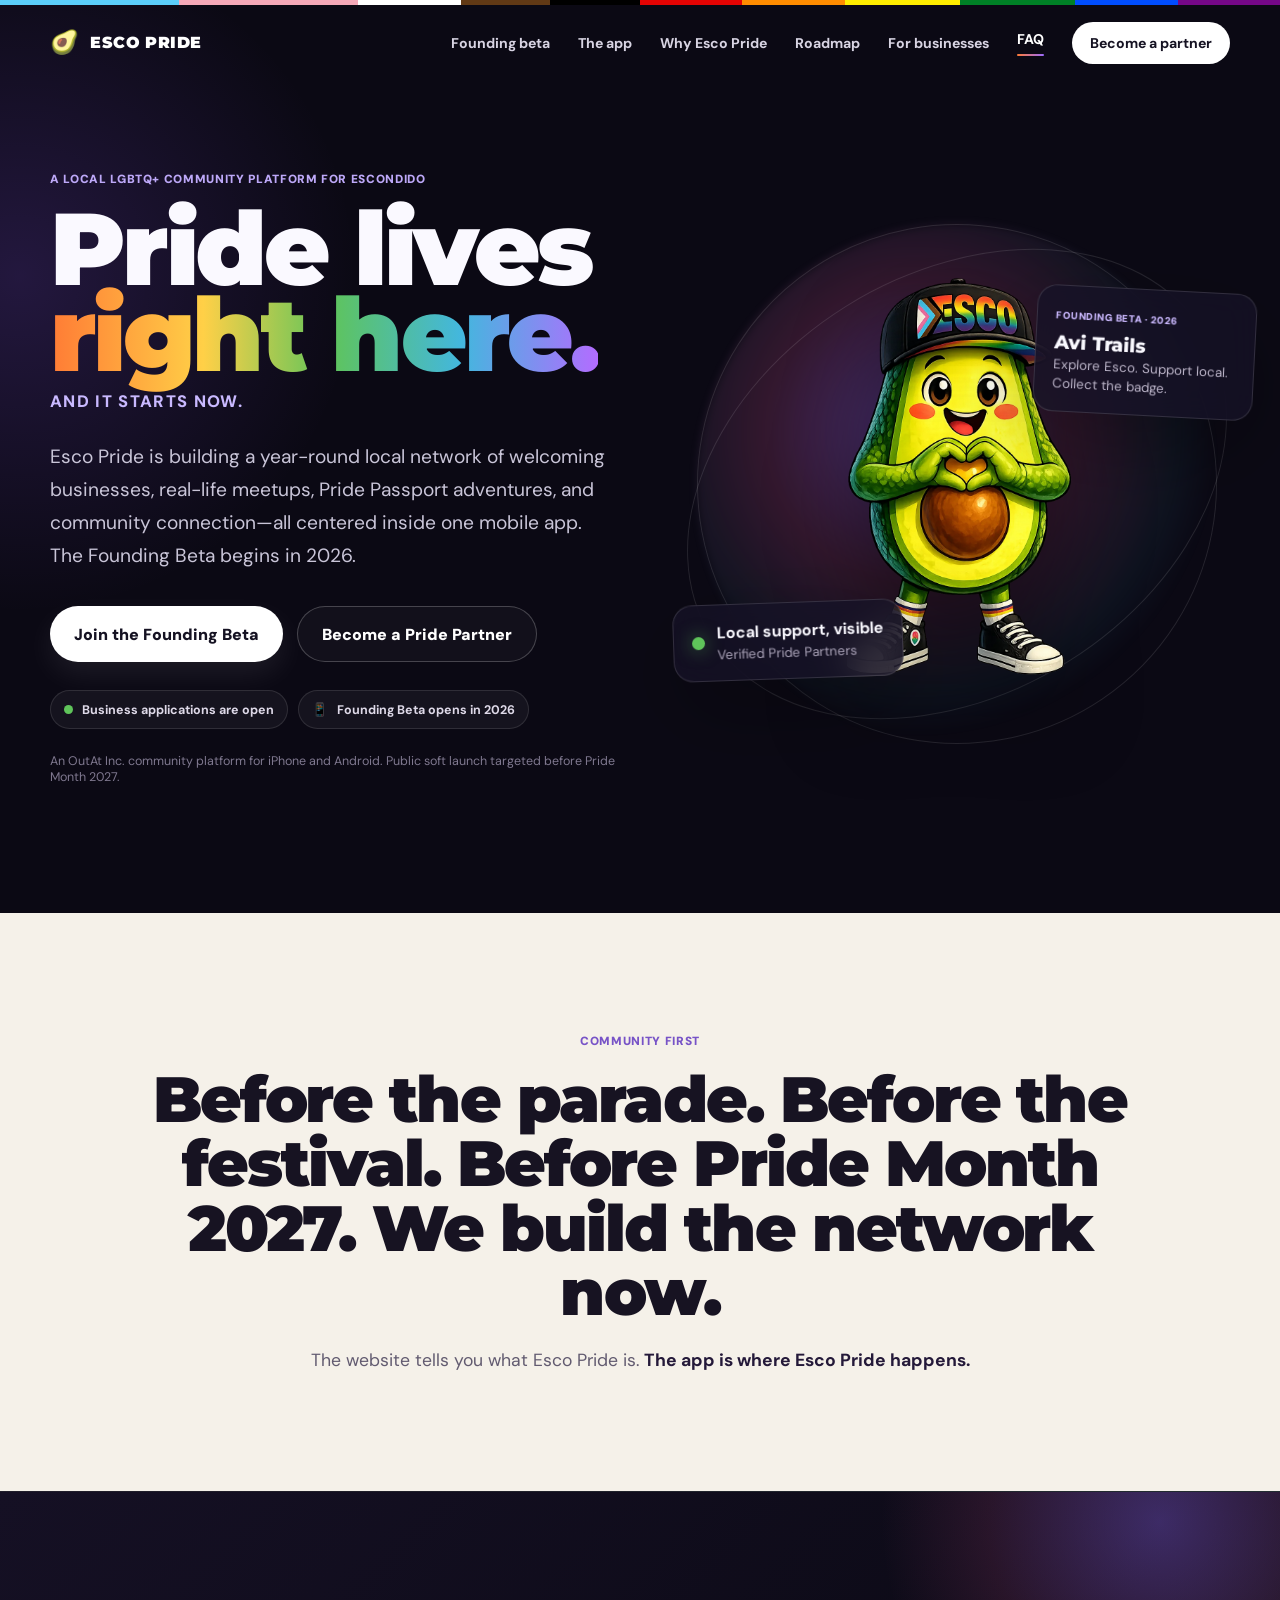
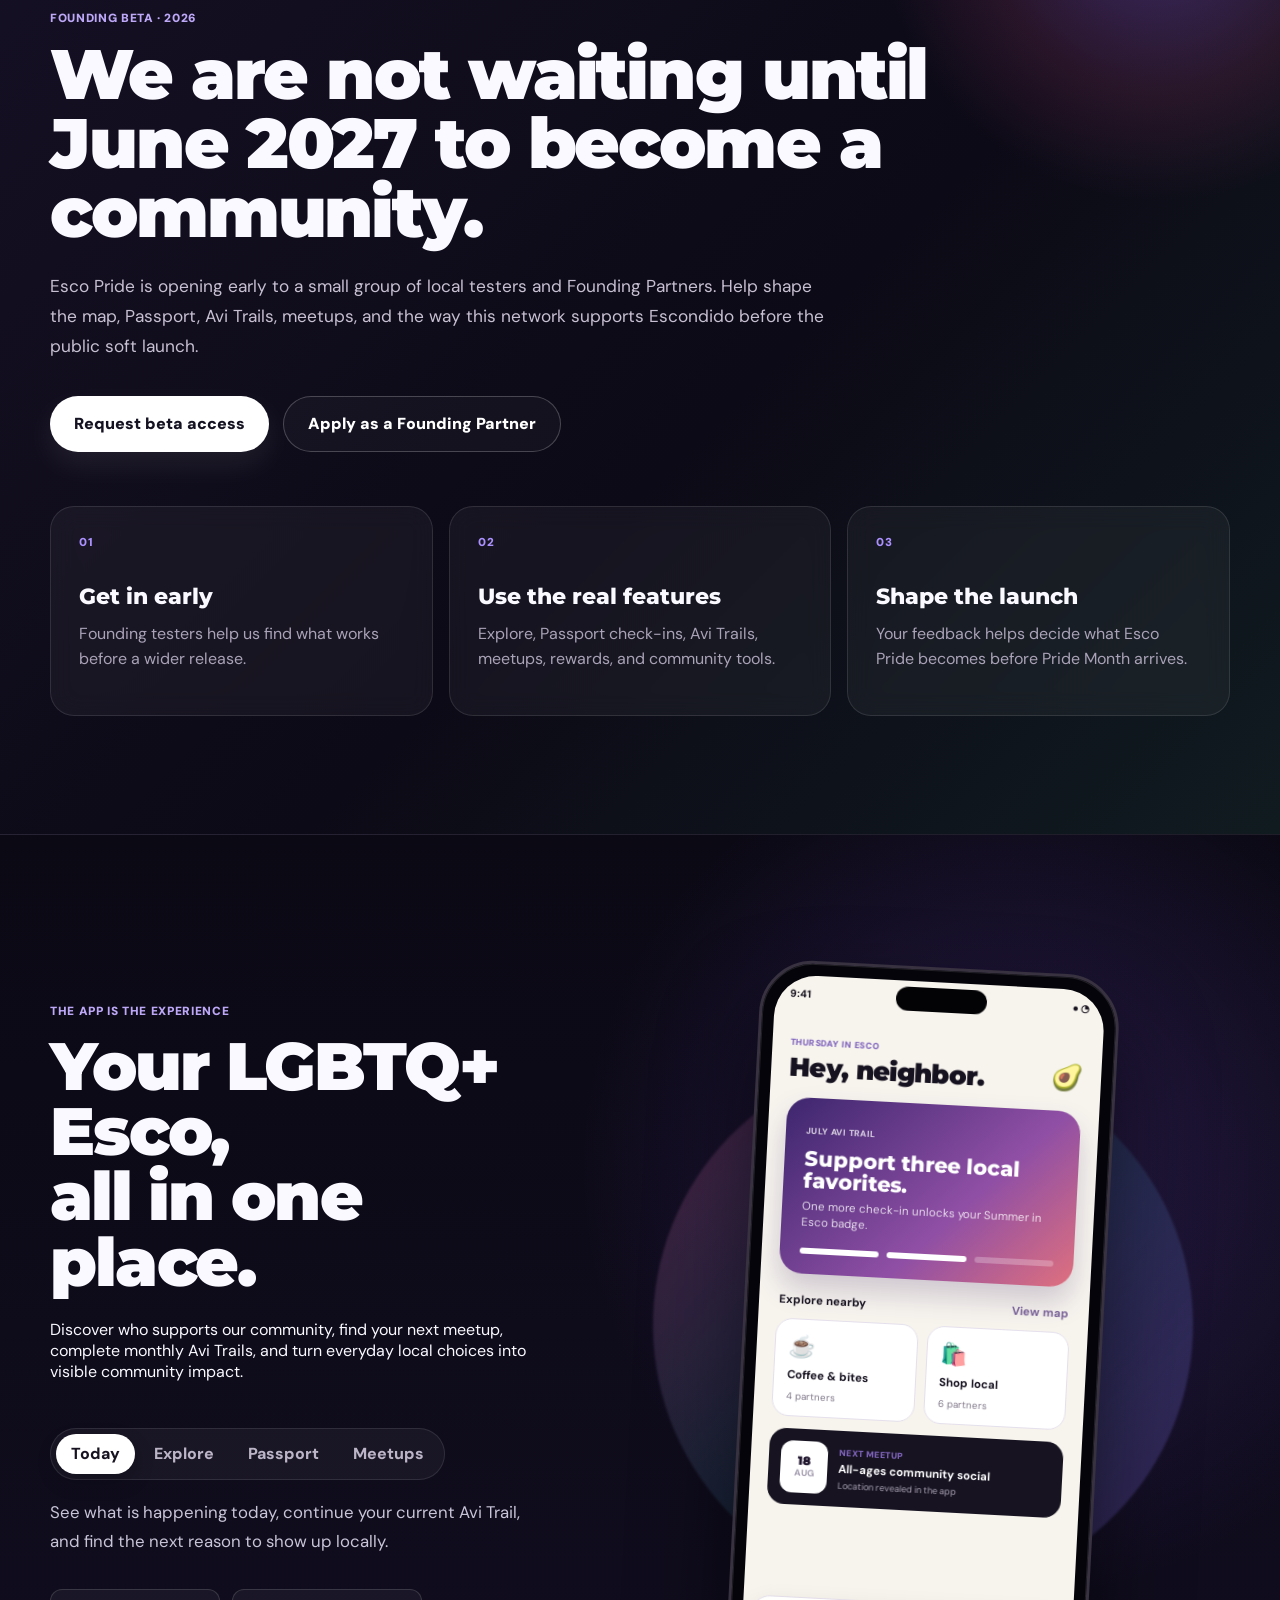
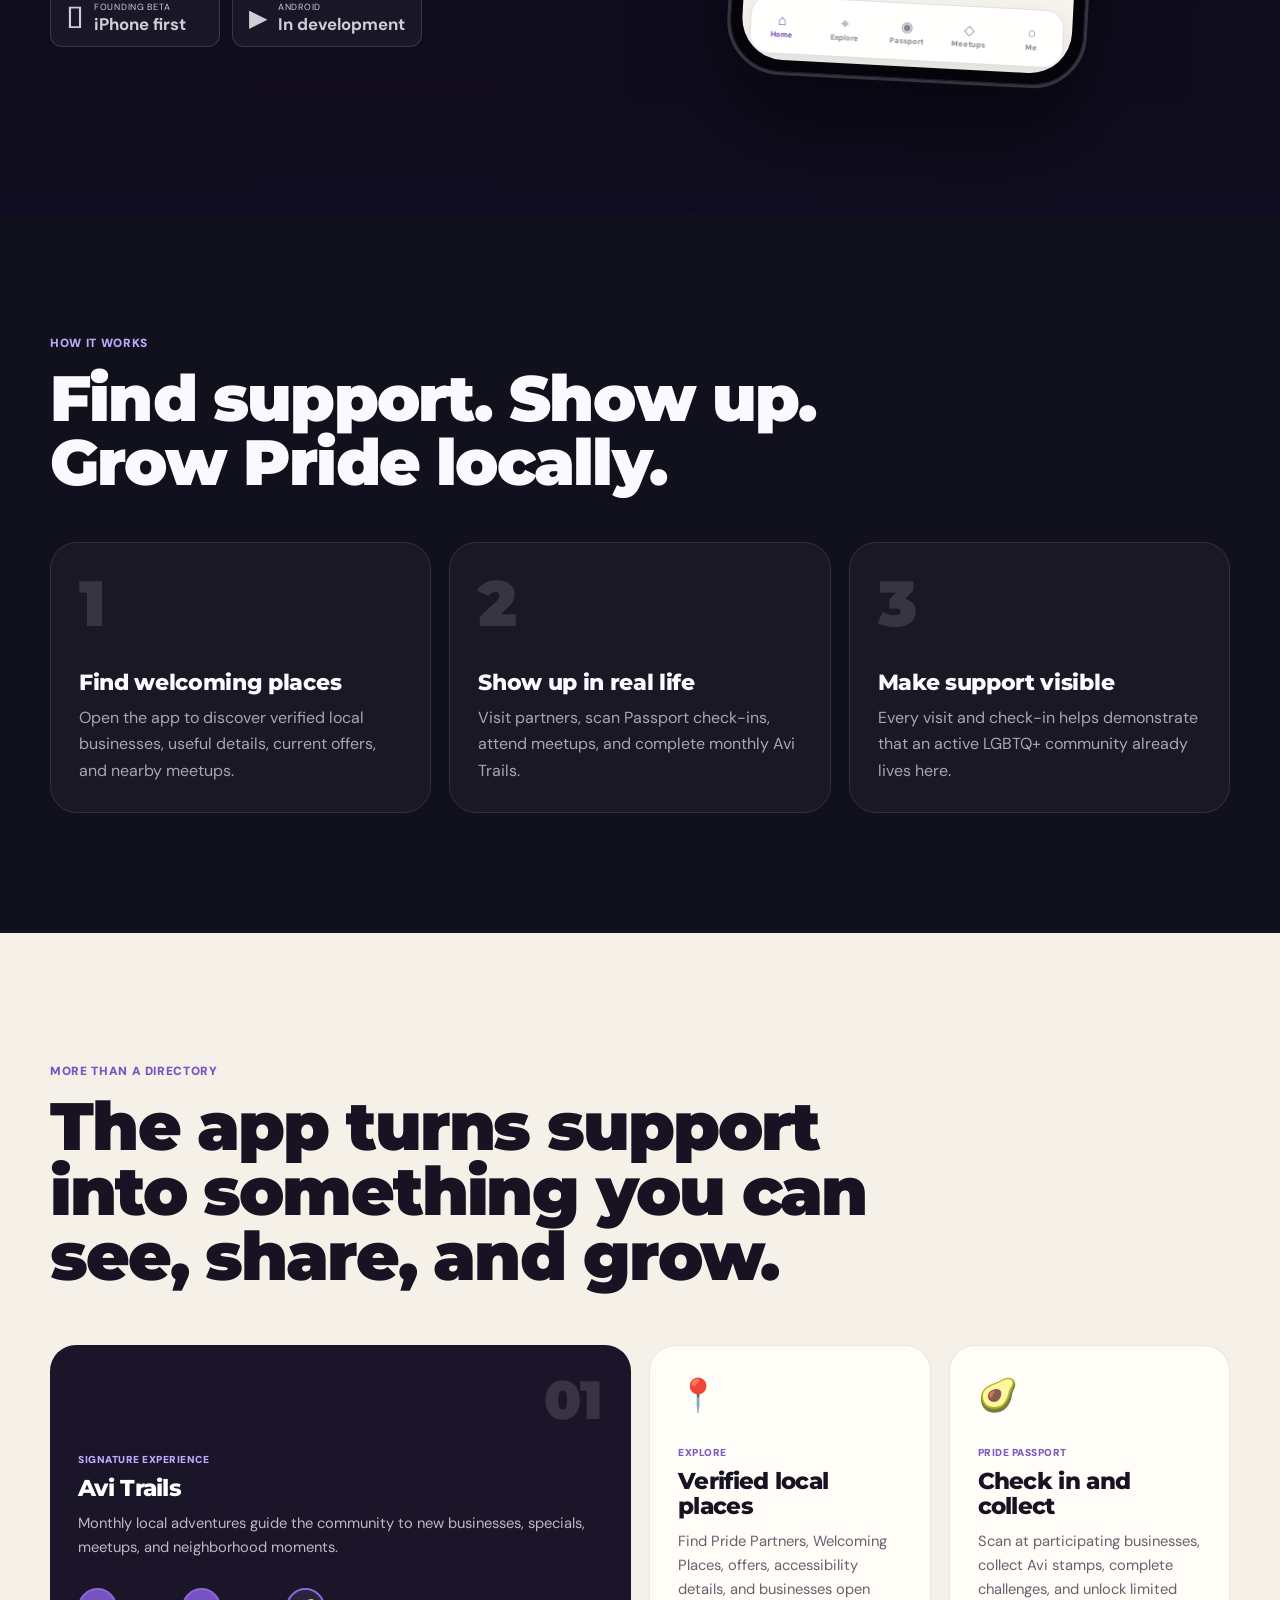
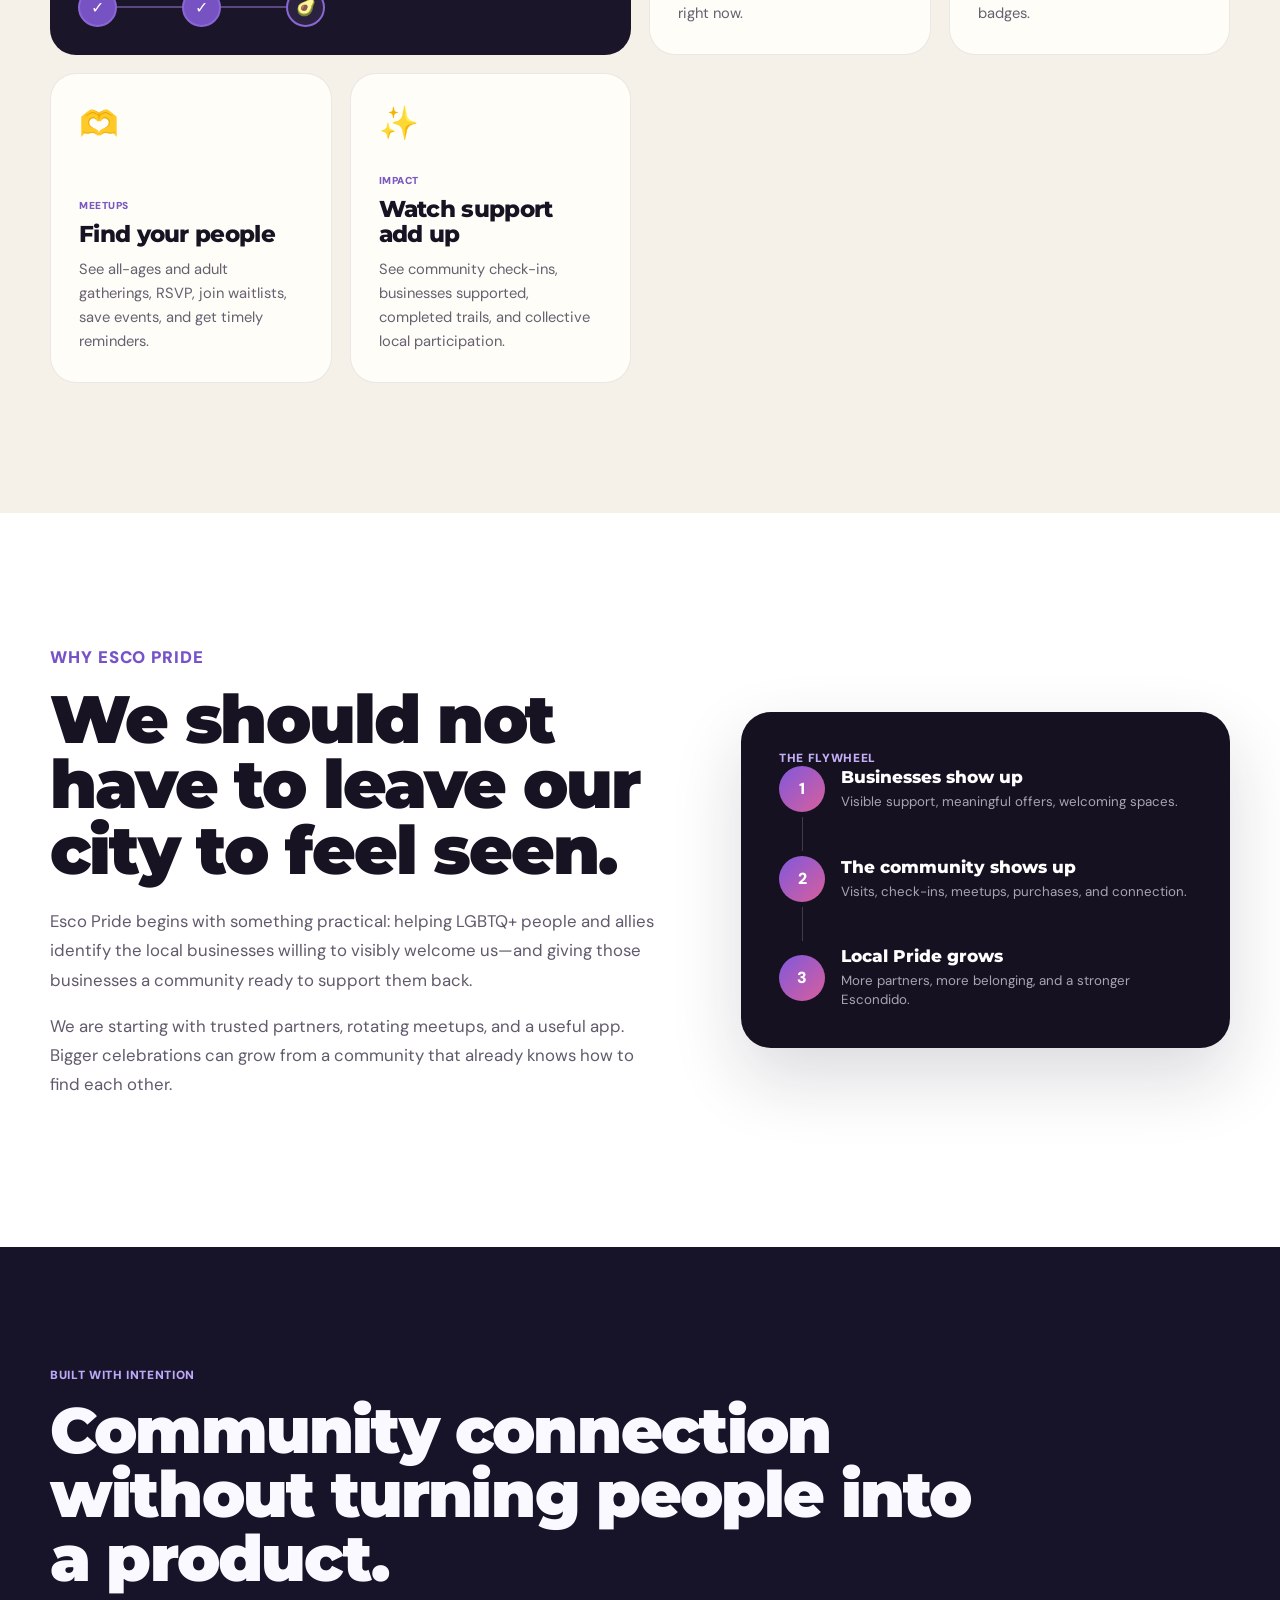
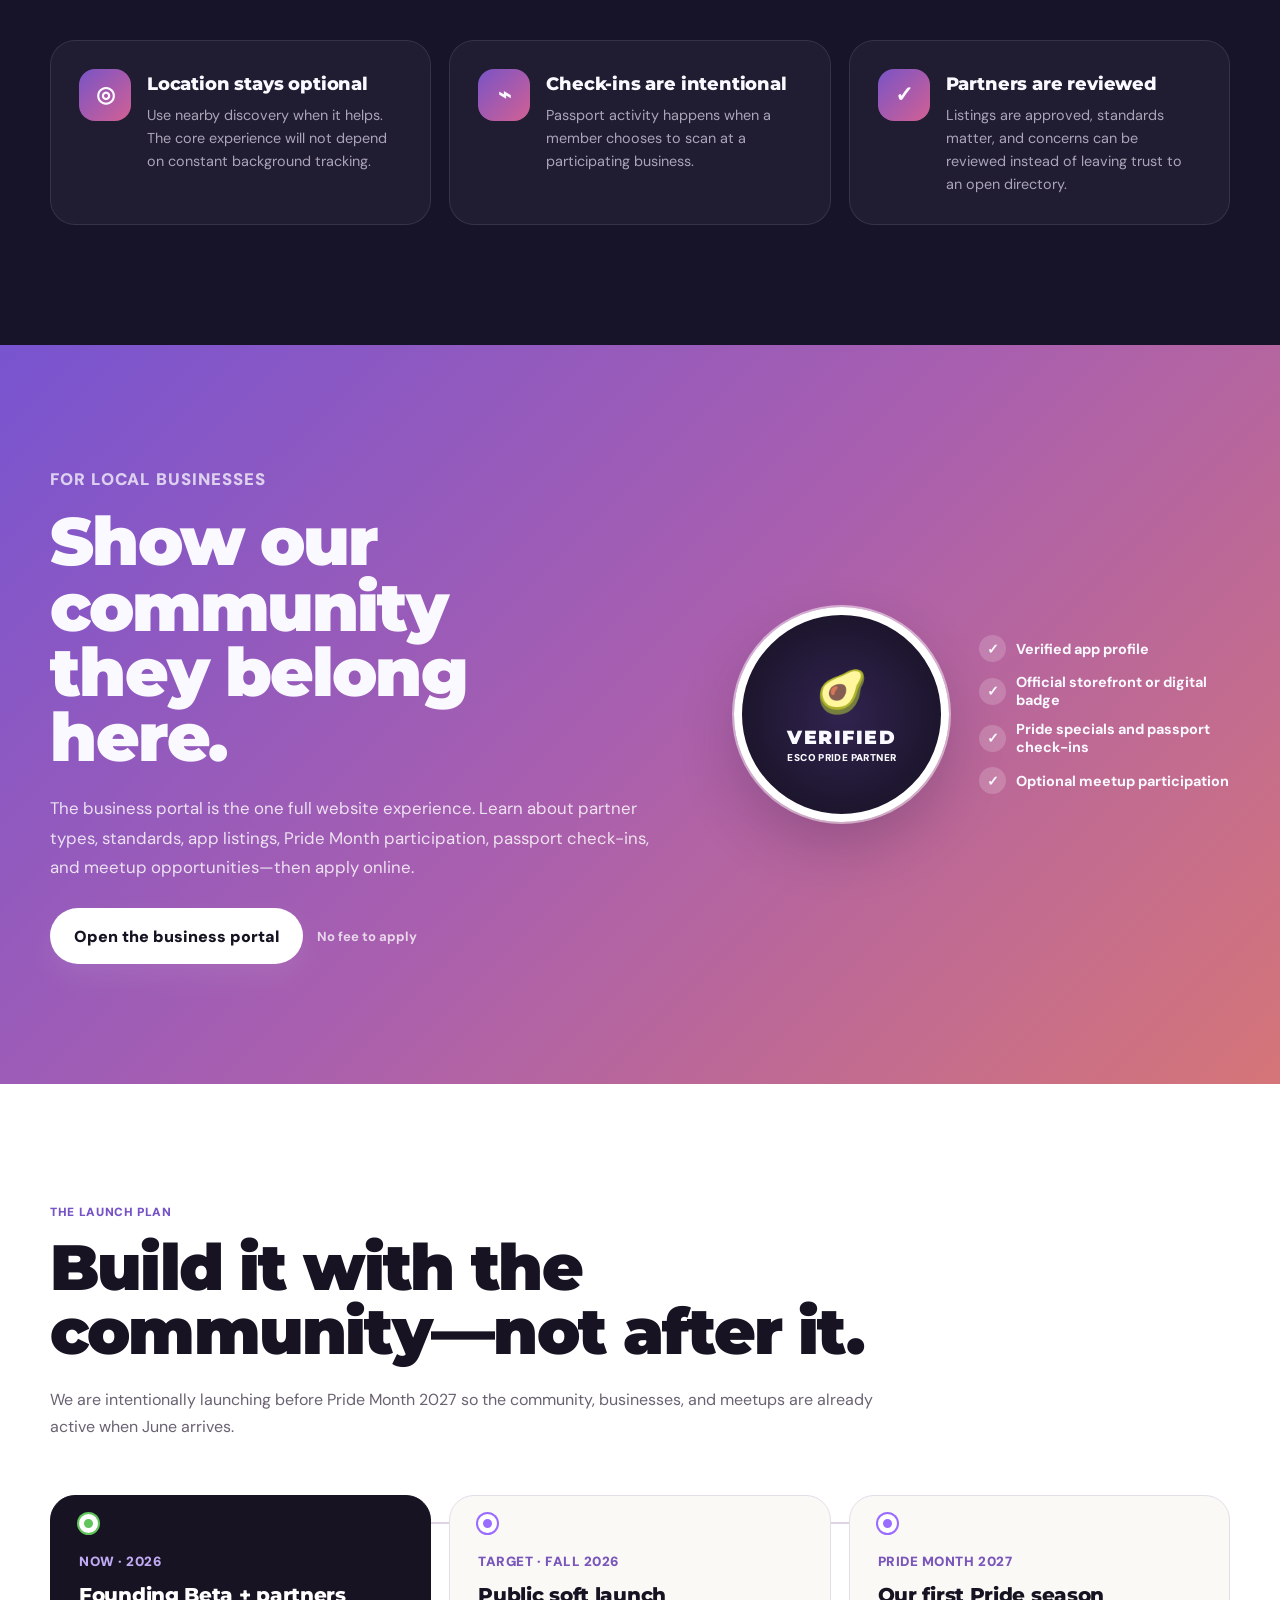
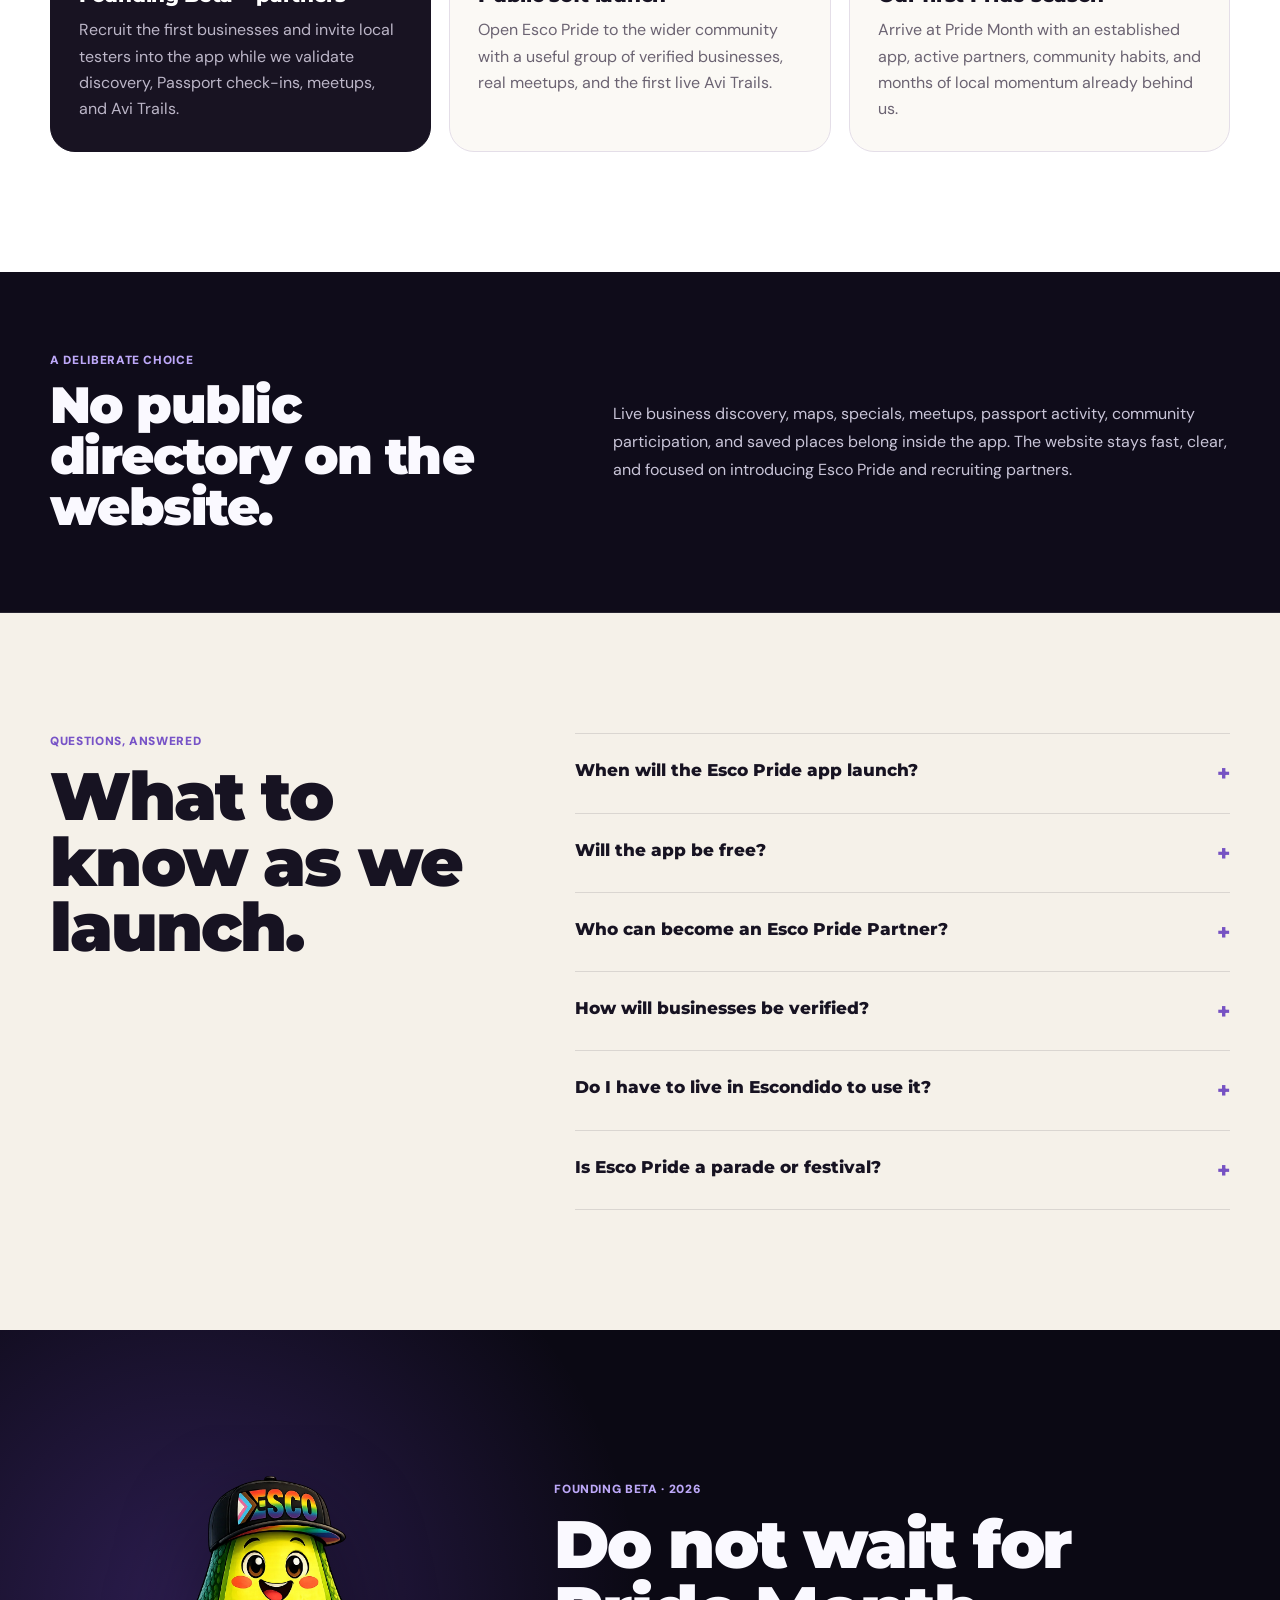
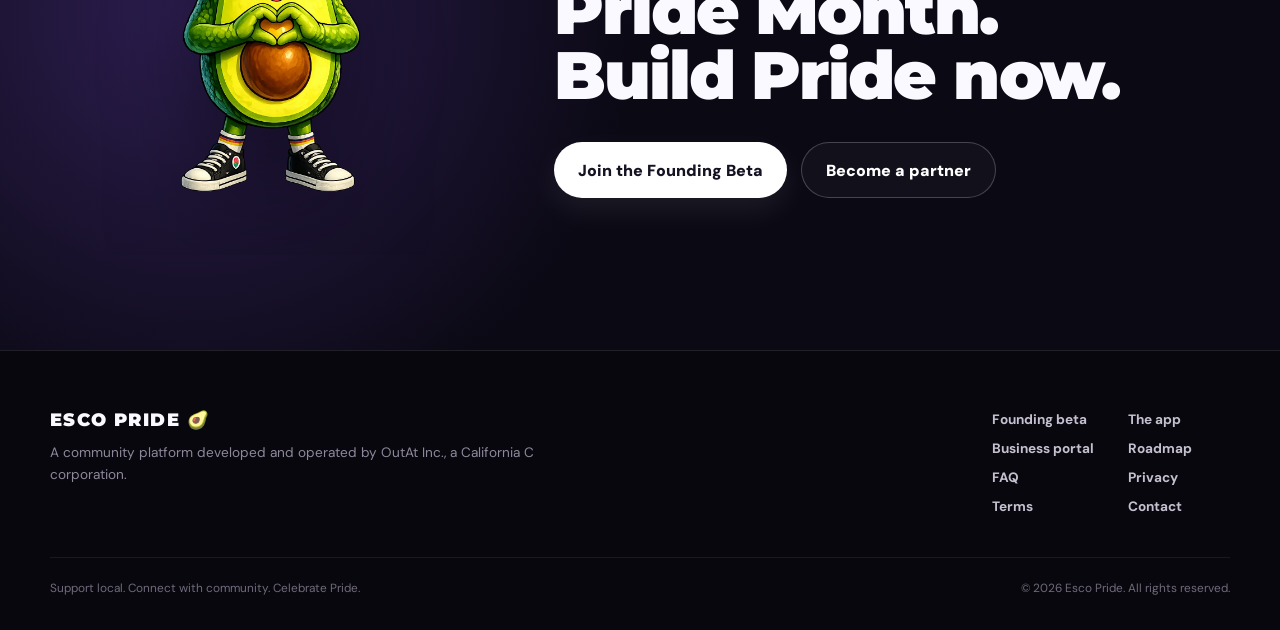
==== commit c2b9599e: "Add files via upload" ====
--- a/index.html
+++ b/index.html
@@ -16,7 +16,7 @@
   <meta property="og:image:height" content="630">
   <meta name="twitter:card" content="summary_large_image">
   <meta name="twitter:title" content="Esco Pride — Pride Lives Here">
-  <meta name="twitter:description" content="A local LGBTQ+ community platform for Escondido, launching for Pride Month 2027.">
+  <meta name="twitter:description" content="A local LGBTQ+ community platform for Escondido. Founding beta opens in 2026 so the community is already connected before Pride Month 2027.">
   <meta name="twitter:image" content="https://escopride.com/assets/og-esco-pride.jpg">
   <title>Esco Pride — Pride Lives Here</title>
   <link rel="icon" href="assets/favicon-32.png" sizes="32x32">
@@ -56,9 +56,10 @@
     </button>
 
     <nav class="site-nav" id="site-nav" aria-label="Main navigation" data-nav>
+      <a href="#beta">Founding beta</a>
       <a href="#app">The app</a>
       <a href="#why">Why Esco Pride</a>
-      <a href="#roadmap">Launch plan</a>
+      <a href="#roadmap">Roadmap</a>
       <a href="#business">For businesses</a>
       <a href="#faq">FAQ</a>
       <a class="nav-cta" href="business-signup.html">Become a partner</a>
@@ -69,22 +70,22 @@
     <section class="hero" id="top">
       <div class="hero-copy reveal">
         <p class="eyebrow">A local LGBTQ+ community platform for Escondido</p>
-        <h1>Pride lives<br><span>right here.</span></h1>
+        <h1>Pride lives<br><span>right here.</span><small>And it starts now.</small></h1>
         <p class="lead">
-          Esco Pride is building a local network of welcoming businesses, real-life meetups,
-          Pride Passport adventures, and community connection—all centered inside one mobile app.
+          Esco Pride is building a year-round local network of welcoming businesses, real-life meetups,
+          Pride Passport adventures, and community connection—all centered inside one mobile app. The Founding Beta begins in 2026.
         </p>
 
         <div class="actions">
-          <a class="primary-button" href="#app">Preview the app</a>
+          <a class="primary-button" href="mailto:will@outatinc.com?subject=Esco%20Pride%20Founding%20Beta&amp;body=I%20want%20to%20join%20the%20Esco%20Pride%20Founding%20Beta.%0A%0AName:%0AEmail:%0AEscondido%20or%20nearby%20city:%0AiPhone%20or%20Android:%20">Join the Founding Beta</a>
           <a class="secondary-button" href="business-signup.html">Become a Pride Partner</a>
         </div>
 
         <div class="launch-status" aria-label="Esco Pride launch status">
           <div><span class="pulse" aria-hidden="true"></span><strong>Business applications are open</strong></div>
-          <div><span aria-hidden="true">📱</span><strong>App launches Pride Month 2027</strong></div>
-        </div>
-        <p class="project-credit">An OutAt Inc. community platform for iPhone and Android.</p>
+          <div><span aria-hidden="true">📱</span><strong>Founding Beta opens in 2026</strong></div>
+        </div>
+        <p class="project-credit">An OutAt Inc. community platform for iPhone and Android. Public soft launch targeted before Pride Month 2027.</p>
       </div>
 
       <div class="hero-visual reveal" aria-label="Preview of Avi and the future Esco Pride app">
@@ -94,7 +95,7 @@
           <img src="assets/avi.webp" fetchpriority="high" alt="Avi, the Esco Pride avocado mascot, wearing a black ESCO hat in Progress Pride colors">
         </div>
         <div class="floating-card card-app">
-          <span class="card-kicker">APP EXCLUSIVE</span>
+          <span class="card-kicker">FOUNDING BETA · 2026</span>
           <strong>Avi Trails</strong>
           <small>Explore Esco. Support local. Collect the badge.</small>
         </div>
@@ -107,13 +108,31 @@
 
     <section class="manifesto reveal" aria-label="Esco Pride philosophy">
       <p class="eyebrow">Community first</p>
-      <h2>Before the parade. Before the festival. We build the places and connections that make Pride possible.</h2>
-      <p>The website tells you what Esco Pride is. <strong>The app lets you be part of it.</strong></p>
+      <h2>Before the parade. Before the festival. Before Pride Month 2027. We build the network now.</h2>
+      <p>The website tells you what Esco Pride is. <strong>The app is where Esco Pride happens.</strong></p>
+    </section>
+
+    <section class="beta-section" id="beta" aria-labelledby="beta-title">
+      <div class="beta-glow" aria-hidden="true"></div>
+      <div class="beta-copy reveal">
+        <p class="eyebrow">Founding Beta · 2026</p>
+        <h2 id="beta-title">We are not waiting until June 2027 to become a community.</h2>
+        <p>Esco Pride is opening early to a small group of local testers and Founding Partners. Help shape the map, Passport, Avi Trails, meetups, and the way this network supports Escondido before the public soft launch.</p>
+        <div class="actions">
+          <a class="primary-button" href="mailto:will@outatinc.com?subject=Esco%20Pride%20Founding%20Beta&amp;body=I%20want%20to%20join%20the%20Esco%20Pride%20Founding%20Beta.%0A%0AName:%0AEmail:%0AEscondido%20or%20nearby%20city:%0AiPhone%20or%20Android:%20">Request beta access</a>
+          <a class="secondary-button" href="business-signup.html">Apply as a Founding Partner</a>
+        </div>
+      </div>
+      <div class="beta-grid">
+        <article class="reveal"><span>01</span><strong>Get in early</strong><p>Founding testers help us find what works before a wider release.</p></article>
+        <article class="reveal"><span>02</span><strong>Use the real features</strong><p>Explore, Passport check-ins, Avi Trails, meetups, rewards, and community tools.</p></article>
+        <article class="reveal"><span>03</span><strong>Shape the launch</strong><p>Your feedback helps decide what Esco Pride becomes before Pride Month arrives.</p></article>
+      </div>
     </section>
 
     <section class="app-section" id="app">
       <div class="app-intro reveal">
-        <p class="eyebrow">Only in the Esco Pride app</p>
+        <p class="eyebrow">The app is the experience</p>
         <h2>Your LGBTQ+ Esco,<br>all in one place.</h2>
         <p>
           Discover who supports our community, find your next meetup, complete monthly Avi Trails,
@@ -132,11 +151,11 @@
         <div class="store-row" aria-label="App availability">
           <div class="store-badge" aria-disabled="true">
             <span class="store-icon"></span>
-            <span><small>COMING TO THE</small><strong>App Store</strong></span>
+            <span><small>FOUNDING BETA</small><strong>iPhone first</strong></span>
           </div>
           <div class="store-badge" aria-disabled="true">
             <span class="play-icon" aria-hidden="true">▶</span>
-            <span><small>COMING TO</small><strong>Google Play</strong></span>
+            <span><small>ANDROID</small><strong>In development</strong></span>
           </div>
         </div>
       </div>
@@ -283,12 +302,12 @@
       <div class="roadmap-heading reveal">
         <p class="eyebrow">The launch plan</p>
         <h2>Build it with the community—not after it.</h2>
-        <p>The exact beta dates may shift as the platform is tested, but the direction is locked.</p>
+        <p>We are intentionally launching before Pride Month 2027 so the community, businesses, and meetups are already active when June arrives.</p>
       </div>
       <div class="roadmap-grid">
-        <article class="reveal current"><span class="roadmap-dot"></span><small>NOW</small><h3>Recruit partners</h3><p>Approve initial businesses, shape offers, prepare badges, and build the local network before the app opens.</p></article>
-        <article class="reveal"><span class="roadmap-dot"></span><small>SPRING 2027</small><h3>Private community beta</h3><p>Test discovery, QR check-ins, meetups, notifications, and Avi Trails with a smaller local group.</p></article>
-        <article class="reveal"><span class="roadmap-dot"></span><small>PRIDE MONTH 2027</small><h3>Public app launch</h3><p>Release Esco Pride on iPhone and Android with a useful network already waiting inside.</p></article>
+        <article class="reveal current"><span class="roadmap-dot"></span><small>NOW · 2026</small><h3>Founding Beta + partners</h3><p>Recruit the first businesses and invite local testers into the app while we validate discovery, Passport check-ins, meetups, and Avi Trails.</p></article>
+        <article class="reveal"><span class="roadmap-dot"></span><small>TARGET · FALL 2026</small><h3>Public soft launch</h3><p>Open Esco Pride to the wider community with a useful group of verified businesses, real meetups, and the first live Avi Trails.</p></article>
+        <article class="reveal"><span class="roadmap-dot"></span><small>PRIDE MONTH 2027</small><h3>Our first Pride season</h3><p>Arrive at Pride Month with an established app, active partners, community habits, and months of local momentum already behind us.</p></article>
       </div>
     </section>
 
@@ -298,9 +317,9 @@
     </section>
 
     <section class="faq-section" id="faq">
-      <div class="faq-heading reveal"><p class="eyebrow">Questions, answered</p><h2>What to know before launch.</h2></div>
+      <div class="faq-heading reveal"><p class="eyebrow">Questions, answered</p><h2>What to know as we launch.</h2></div>
       <div class="faq-list reveal">
-        <details><summary>When will the Esco Pride app launch?<span>+</span></summary><p>The first public launch is planned for Pride Month 2027, with business recruitment and a smaller community beta beginning beforehand.</p></details>
+        <details><summary>When will the Esco Pride app launch?<span>+</span></summary><p>The Founding Beta begins in 2026, followed by a public soft launch before Pride Month 2027. June 2027 is the first full Pride season for an already-active Esco Pride network—not the day we start building one.</p></details>
         <details><summary>Will the app be free?<span>+</span></summary><p>The core app experience—business discovery, Avi Trails, the Pride Passport, and meetup information—is planned as a free community resource.</p></details>
         <details><summary>Who can become an Esco Pride Partner?<span>+</span></summary><p>Escondido-area storefronts, service providers, welcoming community spaces, online businesses, creators, and organizations may apply. Participation is reviewed rather than automatic.</p></details>
         <details><summary>How will businesses be verified?<span>+</span></summary><p>Applications will be reviewed for fit, accuracy, visible community commitment, and agreement with Esco Pride standards. Approved profiles can be paused or removed when information or participation no longer meets those standards.</p></details>
@@ -311,19 +330,19 @@
 
     <section class="final-cta reveal">
       <div class="final-avi" aria-hidden="true"><img src="assets/avi.webp" loading="lazy" alt=""></div>
-      <div><p class="eyebrow">Pride Month 2027</p><h2>Build the community first.<br>The rest follows.</h2><div class="actions"><a class="primary-button" href="#app">Preview the experience</a><a class="secondary-button" href="business-signup.html">Become a partner</a></div></div>
+      <div><p class="eyebrow">Founding Beta · 2026</p><h2>Do not wait for Pride Month.<br>Build Pride now.</h2><div class="actions"><a class="primary-button" href="mailto:will@outatinc.com?subject=Esco%20Pride%20Founding%20Beta&amp;body=I%20want%20to%20join%20the%20Esco%20Pride%20Founding%20Beta.%0A%0AName:%0AEmail:%0AEscondido%20or%20nearby%20city:%0AiPhone%20or%20Android:%20">Join the Founding Beta</a><a class="secondary-button" href="business-signup.html">Become a partner</a></div></div>
     </section>
   </main>
 
   <footer class="site-footer">
     <div class="footer-main">
       <div><div class="footer-brand">ESCO PRIDE <span aria-hidden="true">🥑</span></div><p>A community platform developed and operated by OutAt Inc., a California C corporation.</p></div>
-      <div class="footer-links"><a href="#app">The app</a><a href="business-signup.html">Business portal</a><a href="#roadmap">Launch plan</a><a href="#faq">FAQ</a><a href="privacy.html">Privacy</a><a href="terms.html">Terms</a><a href="mailto:will@outatinc.com">Contact</a></div>
+      <div class="footer-links"><a href="#beta">Founding beta</a><a href="#app">The app</a><a href="business-signup.html">Business portal</a><a href="#roadmap">Roadmap</a><a href="#faq">FAQ</a><a href="privacy.html">Privacy</a><a href="terms.html">Terms</a><a href="mailto:will@outatinc.com">Contact</a></div>
     </div>
     <div class="footer-bottom"><span>Support local. Connect with community. Celebrate Pride.</span><span>© <span data-year></span> Esco Pride. All rights reserved.</span></div>
   </footer>
 
-  <div class="mobile-launch-bar" aria-label="Quick action"><div><strong>Esco Pride</strong><small>App coming Pride Month 2027</small></div><a href="business-signup.html">Partner with us</a></div>
+  <div class="mobile-launch-bar" aria-label="Quick action"><div><strong>Esco Pride</strong><small>Founding Beta opening 2026</small></div><a href="mailto:will@outatinc.com?subject=Esco%20Pride%20Founding%20Beta">Join beta</a></div>
   <script src="site.js"></script>
 </body>
 </html>
--- a/styles.css
+++ b/styles.css
@@ -748,3 +748,64 @@
   .mobile-launch-bar small { color: #958da3; font-size: .66rem; }
   .mobile-launch-bar a { padding: 12px 14px; border-radius: 14px; background: #fff; color: #171322; text-decoration: none; font-size: .72rem; font-weight: 900; }
 }
+
+/* Launch-ready Founding Beta treatment — Aug 2026 */
+.hero h1 small {
+  display: block;
+  margin-top: 14px;
+  font: 800 clamp(.92rem,1.3vw,1.05rem)/1.2 "DM Sans", sans-serif;
+  letter-spacing: .08em;
+  text-transform: uppercase;
+  color: #c9b9ff;
+}
+.beta-section {
+  position: relative;
+  overflow: hidden;
+  padding: 118px max(20px,calc((100% - var(--max))/2));
+  background: linear-gradient(135deg,#151024 0%,#0c0a16 56%,#101b20 100%);
+  border-top: 1px solid rgba(255,255,255,.08);
+  border-bottom: 1px solid rgba(255,255,255,.08);
+}
+.beta-glow {
+  position: absolute;
+  width: 580px;
+  height: 580px;
+  border-radius: 50%;
+  right: -170px;
+  top: -260px;
+  background: radial-gradient(circle,rgba(154,107,255,.34),rgba(236,92,167,.12) 42%,transparent 68%);
+  pointer-events: none;
+}
+.beta-copy { position: relative; z-index: 1; max-width: 980px; }
+.beta-copy h2 {
+  max-width: 900px;
+  margin: 14px 0 24px;
+  font: 900 clamp(2.55rem,5.5vw,5.15rem)/.98 "Montserrat",sans-serif;
+  letter-spacing: -.03em;
+}
+.beta-copy > p:not(.eyebrow) { max-width: 780px; color: #c7c0d2; font-size: 1.08rem; line-height: 1.75; }
+.beta-grid {
+  position: relative;
+  z-index: 1;
+  display: grid;
+  grid-template-columns: repeat(3,1fr);
+  gap: 16px;
+  margin-top: 54px;
+}
+.beta-grid article {
+  min-height: 210px;
+  padding: 28px;
+  border: 1px solid rgba(255,255,255,.11);
+  border-radius: 24px;
+  background: rgba(255,255,255,.045);
+  backdrop-filter: blur(12px);
+}
+.beta-grid article > span { display:block; margin-bottom:34px; color:#ab91ff; font-weight:900; font-size:.72rem; letter-spacing:.08em; }
+.beta-grid strong { display:block; font:800 1.35rem/1.15 "Montserrat",sans-serif; }
+.beta-grid p { margin:12px 0 0; color:#aaa3b8; line-height:1.6; }
+@media (max-width: 760px) {
+  .beta-section { padding-top: 86px; padding-bottom: 86px; }
+  .beta-grid { grid-template-columns: 1fr; }
+  .beta-grid article { min-height: auto; }
+  .beta-grid article > span { margin-bottom: 18px; }
+}
